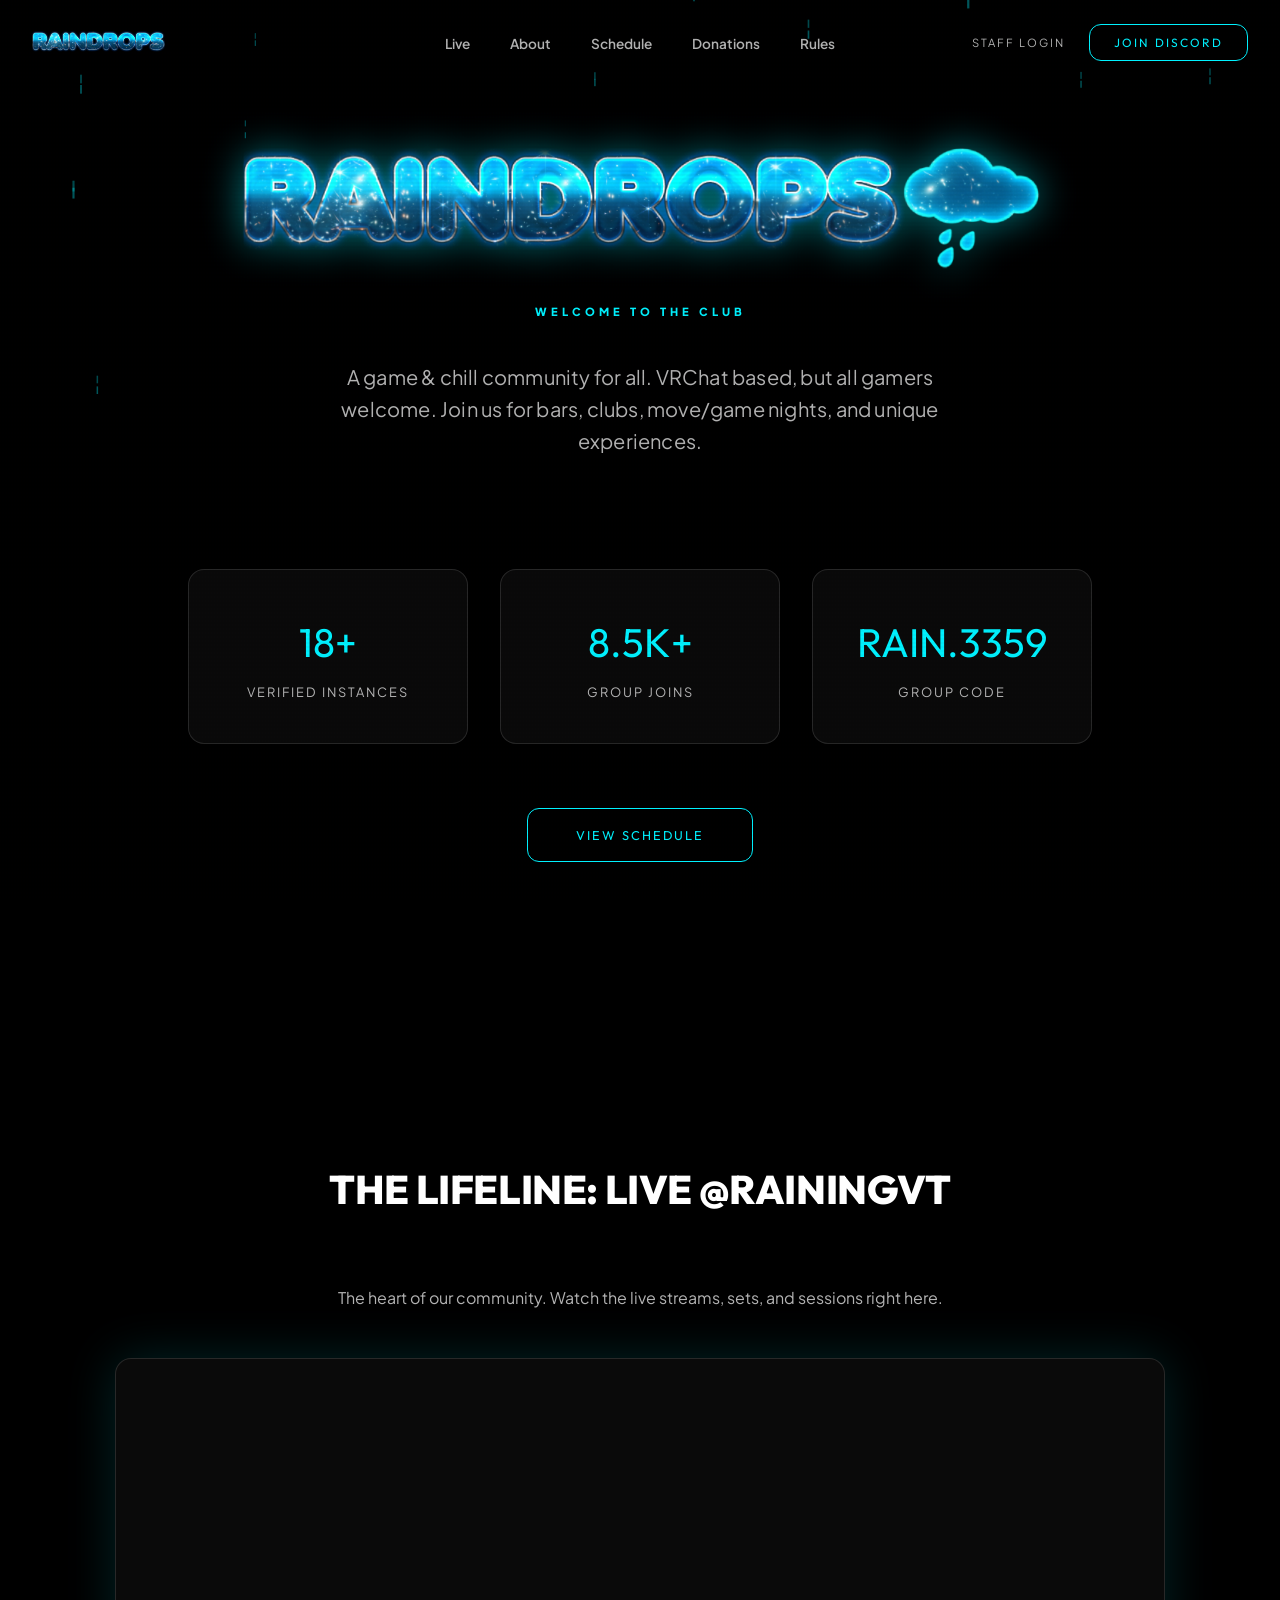
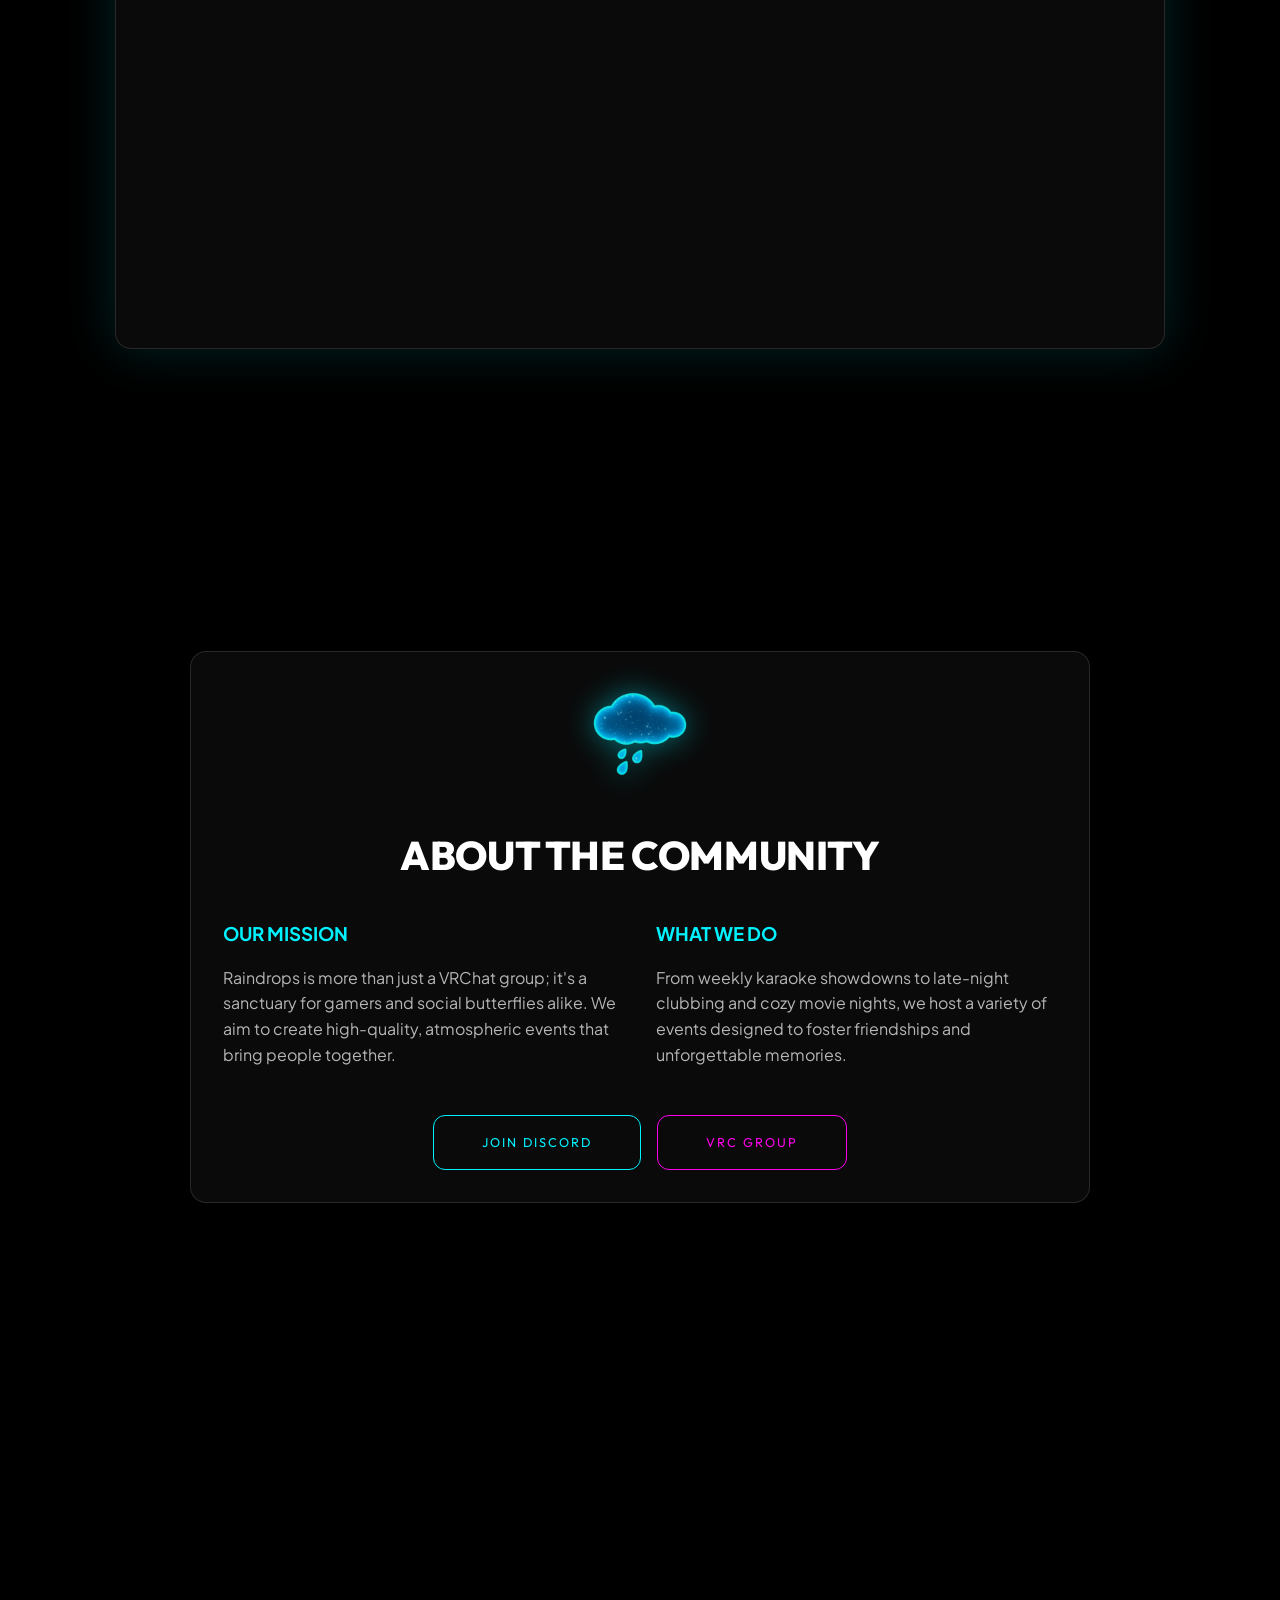
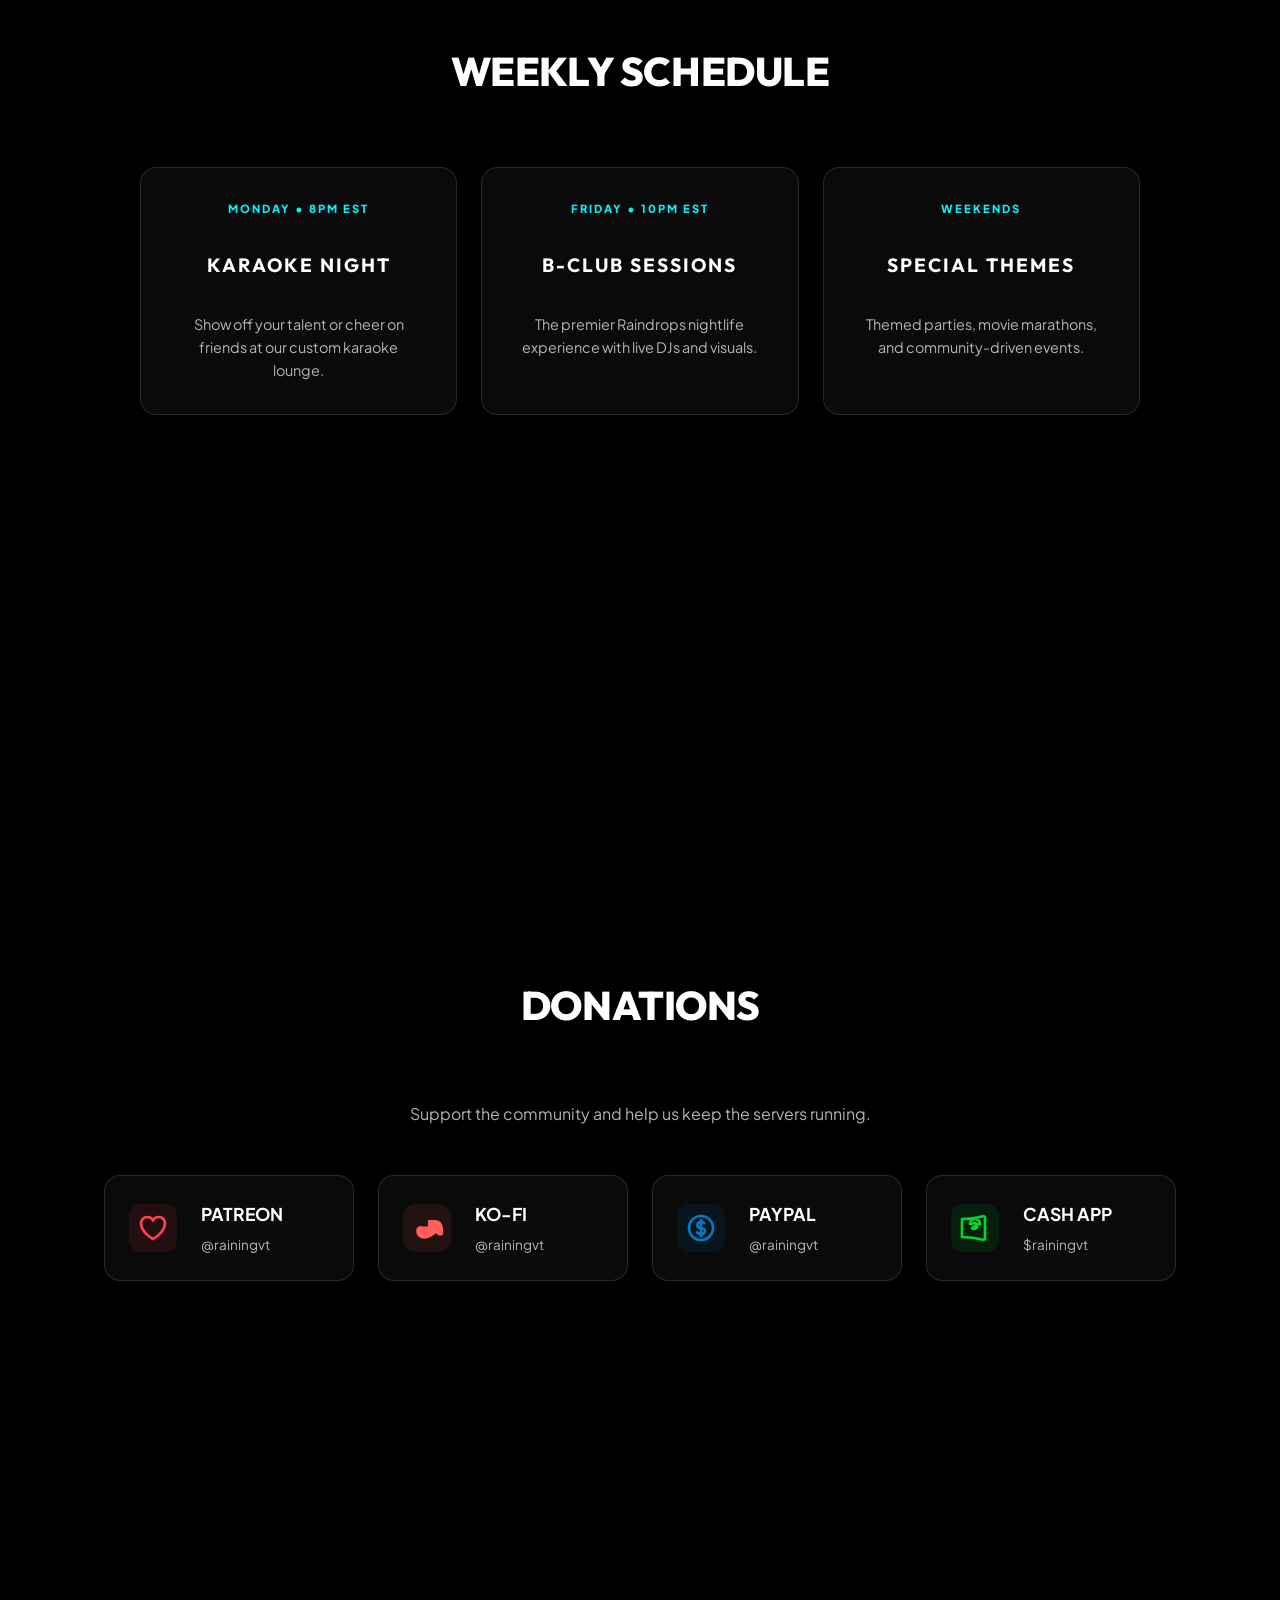
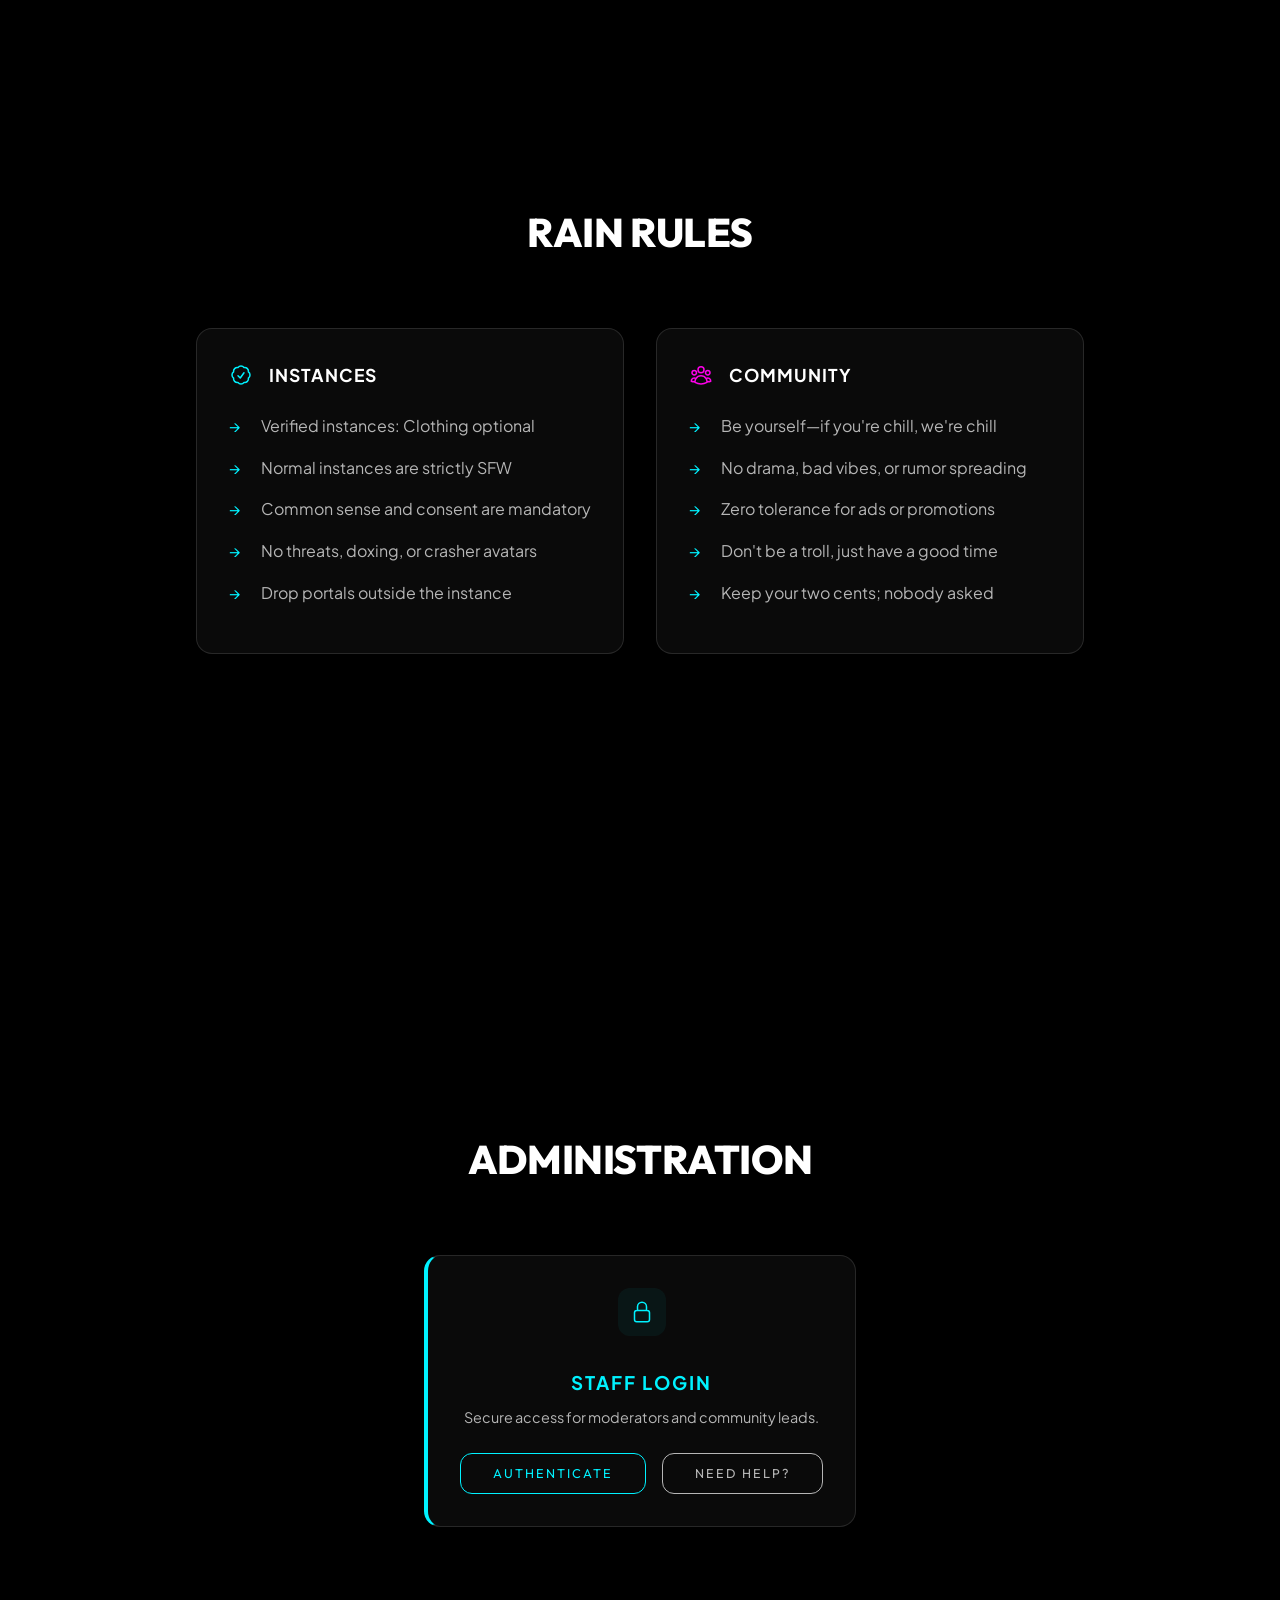
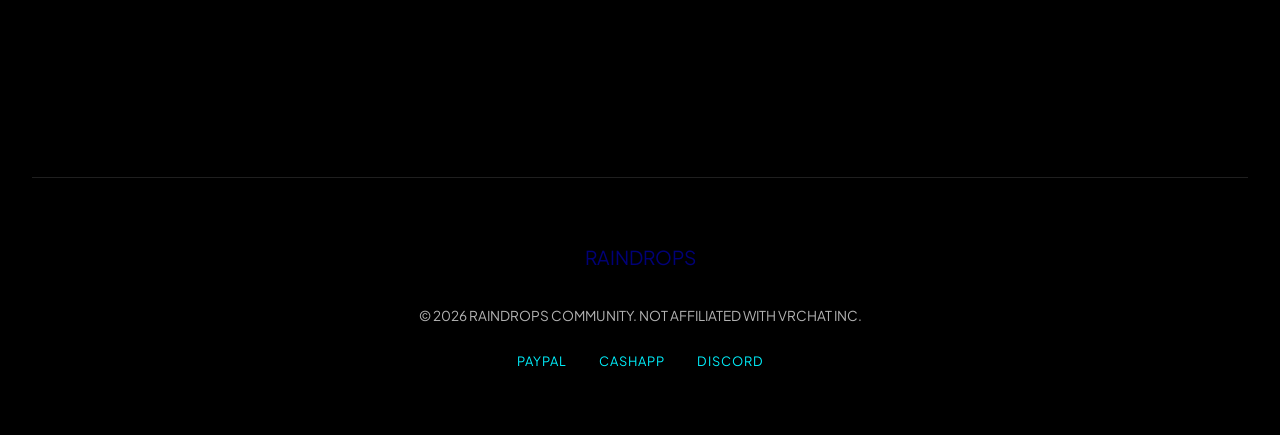
==== index.html @ 8b501327 "Update Twitch embed parent domains to include raindrops.me" ====
<!DOCTYPE html>
<html lang="en">

<head>
    <meta charset="UTF-8">
    <meta name="viewport" content="width=device-width, initial-scale=1.0">
    <title>RAINDROPS | The Ultimate VRChat Gaming Community</title>
    <meta name="description"
        content="A game & chill community for all. Join our VRChat club, karaoke nights, and exclusive events. Experience the best gaming community in VR.">
    <link rel="stylesheet" href="index.css">
    <link rel="icon" href="assets/logo_icon.png" type="image/png">
    <script src="https://player.twitch.tv/js/embed/v1.js"></script>
</head>

<body>
    <div id="canvas-container">
        <canvas id="canvas-club"></canvas>
    </div>

    <nav id="navbar">
        <a href="#" class="logo">
            <img src="assets/raindrops no cloud.png" alt="RAINDROPS" style="height: 32px; display: block;">
        </a>
        <ul class="nav-links">
            <li><a href="#live">Live</a></li>
            <li><a href="#about">About</a></li>
            <li><a href="#events">Schedule</a></li>
            <li><a href="#donations">Donations</a></li>
            <li><a href="#rules">Rules</a></li>
            <!-- <li><a href="appeal.html">Ban Appeal</a></li> -->
        </ul>
        <div class="nav-actions">
            <a href="staff.html" class="nav-link-small">Staff Login</a>
            <a href="https://discord.gg/raindrop" target="_blank" class="cta-button"
                style="padding: 0.5rem 1.5rem; font-size: 0.75rem;">JOIN DISCORD</a>
        </div>
    </nav>

    <main class="container">
        <section id="hero">
            <div class="hero-content fade-in">
                <img src="assets/raindrops full logo.png" alt="RAINDROPS"
                    style="width: 100%; max-width: 800px; height: auto; margin-bottom: 1rem;">
                <span id="hero-tag" class="event-tag"
                    style="margin-bottom: 2.5rem; display: block; color: var(--primary); letter-spacing: 4px;">WELCOME
                    TO THE CLUB</span>
                <p id="hero-desc">A game & chill community for all. VRChat based, but all gamers welcome. Join us for
                    bars, clubs,
                    move/game nights, and unique experiences.</p>

                <div class="stats-grid">
                    <div class="stat-item glass">
                        <div class="stat-value">18+</div>
                        <div class="stat-label">Verified Instances</div>
                    </div>
                    <div class="stat-item glass">
                        <div class="stat-value">8.5K+</div>
                        <div class="stat-label">Group Joins</div>
                    </div>
                    <div class="stat-item glass">
                        <div class="stat-value">RAIN.3359</div>
                        <div class="stat-label">Group Code</div>
                    </div>
                </div>

                <div style="margin-top: 4rem;">
                    <a href="#events" class="cta-button">VIEW SCHEDULE</a>
                </div>
            </div>
        </section>

        <section id="live" style="margin-top: 2rem;">
            <div style="text-align: center; margin-bottom: 3rem;">
                <h2 class="section-title">THE LIFELINE: LIVE @RAININGVT</h2>
                <p style="color: var(--text-dim); max-width: 800px; margin: 0 auto;">The heart of our community. Watch the live streams, sets, and sessions right here.</p>
            </div>
            <div class="glass" style="width: 100%; max-width: 1050px; overflow: hidden; aspect-ratio: 16/9; border: 1px solid var(--glass-border); box-shadow: 0 0 50px rgba(0, 242, 255, 0.15); position: relative;">
                <!-- Twitch Embed Container -->
                <div id="twitch-player" style="width: 100%; height: 100%;"></div>
            </div>
        </section>

        <section id="about">
            <div class="glass glass-card"
                style="max-width: 900px; margin: 0 auto; text-align: center; position: relative; overflow: hidden;">
                <img src="assets/just rain cloud.png" alt="Cloud Icon"
                    style="width: 100px; height: auto; margin-bottom: 2rem; opacity: 0.9; filter: drop-shadow(0 0 15px var(--primary-glow));">
                <h2 class="section-title" style="margin-bottom: 2rem;">ABOUT THE COMMUNITY</h2>
                <div
                    style="display: grid; grid-template-columns: repeat(auto-fit, minmax(250px, 1fr)); gap: 2rem; text-align: left; margin-bottom: 3rem;">
                    <div>
                        <h3 id="about-mission-title" style="color: var(--primary); margin-bottom: 1rem;">OUR MISSION
                        </h3>
                        <p id="about-mission-desc" style="color: var(--text-dim); line-height: 1.6;">Raindrops is more
                            than just a VRChat group;
                            it's a sanctuary for gamers and social butterflies alike. We aim to create high-quality,
                            atmospheric events that bring people together.</p>
                    </div>
                    <div>
                        <h3 id="about-what-title" style="color: var(--primary); margin-bottom: 1rem;">WHAT WE DO</h3>
                        <p id="about-what-desc" style="color: var(--text-dim); line-height: 1.6;">From weekly karaoke
                            showdowns to
                            late-night clubbing and cozy movie nights, we host a variety of events designed to foster
                            friendships and unforgettable memories.</p>
                    </div>
                </div>
                <div style="display: flex; gap: 1rem; justify-content: center; flex-wrap: wrap;">
                    <a href="https://discord.gg/raindrop" class="cta-button">JOIN DISCORD</a>
                    <a href="https://vrchat.com/home/group/grp_d49c108b-dcf4-49b5-8efa-5cfce12f6c9c" target="_blank"
                        class="cta-button" style="border-color: var(--secondary); color: var(--secondary);">VRC
                        GROUP</a>
                </div>
            </div>
        </section>

        <section id="events">
            <h2 class="section-title">WEEKLY SCHEDULE</h2>
            <div class="events-grid"
                style="display: grid; grid-template-columns: repeat(auto-fit, minmax(280px, 1fr)); gap: 1.5rem; max-width: 1000px; margin: 0 auto;">
                <div class="event-card glass" style="padding: 2rem; text-align: center;">
                    <span id="event1-tag" class="event-tag"
                        style="color: var(--primary); font-size: 0.7rem; font-weight: 800; letter-spacing: 2px;">MONDAY
                        • 8PM EST</span>
                    <h3 id="event1_title" style="margin: 1rem 0;">KARAOKE NIGHT</h3>
                    <p id="event1-desc" style="color: var(--text-dim); font-size: 0.9rem;">Show off your talent or cheer
                        on friends at
                        our custom karaoke lounge.</p>
                </div>
                <div class="event-card glass" style="padding: 2rem; text-align: center;">
                    <span id="event2-tag" class="event-tag"
                        style="color: var(--primary); font-size: 0.7rem; font-weight: 800; letter-spacing: 2px;">FRIDAY
                        • 10PM EST</span>
                    <h3 id="event2_title" style="margin: 1rem 0;">B-CLUB SESSIONS</h3>
                    <p id="event2-desc" style="color: var(--text-dim); font-size: 0.9rem;">The premier Raindrops
                        nightlife experience
                        with live DJs and visuals.</p>
                </div>
                <div class="event-card glass" style="padding: 2rem; text-align: center;">
                    <span id="event3-tag" class="event-tag"
                        style="color: var(--primary); font-size: 0.7rem; font-weight: 800; letter-spacing: 2px;">WEEKENDS</span>
                    <h3 id="event3_title" style="margin: 1rem 0;">SPECIAL THEMES</h3>
                    <p id="event3-desc" style="color: var(--text-dim); font-size: 0.9rem;">Themed parties, movie
                        marathons, and
                        community-driven events.</p>
                </div>
            </div>
        </section>

        <section id="donations">
            <div style="text-align: center; margin-bottom: 3rem;">
                <h2 class="section-title">DONATIONS</h2>
                <p style="color: var(--text-dim);">Support the community and help us keep the servers running.</p>
            </div>
            <div class="portal-grid" style="display: flex; justify-content: center; flex-wrap: wrap; gap: 1.5rem;">
                <a href="https://patreon.com/rainingvt" target="_blank" class="glass portal-item"
                    style="flex: 1; min-width: 250px; max-width: 300px; padding: 1.5rem; display: flex; align-items: center; gap: 1.5rem; text-decoration: none;">
                    <div class="portal-icon" style="background: rgba(255, 66, 77, 0.1);">
                        <svg style="width: 32px; height: 32px; color: #ff424d;" xmlns="http://www.w3.org/2000/svg" fill="none" viewBox="0 0 24 24" stroke-width="2" stroke="currentColor">
                           <path stroke-linecap="round" stroke-linejoin="round" d="M21 8.25c0-2.485-2.099-4.5-4.688-4.5-1.935 0-3.597 1.126-4.312 2.733-.715-1.607-2.377-2.733-4.313-2.733C5.1 3.75 3 5.765 3 8.25c0 7.22 9 12 9 12s9-4.78 9-12z" />
                        </svg>
                    </div>
                    <div>
                        <h3 style="color: var(--text-main); font-size: 1.1rem;">PATREON</h3>
                        <p style="color: var(--text-dim); font-size: 0.85rem; margin-top: 0.4rem;">@rainingvt</p>
                    </div>
                </a>
                <a href="https://ko-fi.com/rainingvt" target="_blank" class="glass portal-item"
                    style="flex: 1; min-width: 250px; max-width: 300px; padding: 1.5rem; display: flex; align-items: center; gap: 1.5rem; text-decoration: none;">
                    <div class="portal-icon" style="background: rgba(255, 94, 91, 0.1);">
                        <svg style="width: 32px; height: 32px; color: #ff5e5b;" xmlns="http://www.w3.org/2000/svg" fill="currentColor" viewBox="0 0 24 24">
                            <path d="M23.88 11.48c-.28-3.05-2.43-5.27-5.46-5.44-2.81-.16-5.4.08-5.4.08-.22.02-.38.22-.38.44l.05 4.31s-3.79-.1-5.11-.26c-1.35-.16-2.5.42-3.15 1.57-.45.81-.6 1.83-.5 2.87.2 2.05 1.34 3.7 3.32 4.49 1.95.78 4.67.63 7.02-.55.76-.38 1.48-.84 2.14-1.39l.27-.22 1.46-1.1c.36-.27.81-.22 1.14.07.03.03.07.06.1.1 2.37 1.93 5.4 1.18 5.75-.95.38-2.38-.45-3.69-.95-3.83z" />
                        </svg>
                    </div>
                    <div>
                        <h3 style="color: var(--text-main); font-size: 1.1rem;">KO-FI</h3>
                        <p style="color: var(--text-dim); font-size: 0.85rem; margin-top: 0.4rem;">@rainingvt</p>
                    </div>
                </a>
                <a href="https://paypal.me/rainingvt" target="_blank" class="glass portal-item"
                    style="flex: 1; min-width: 250px; max-width: 300px; padding: 1.5rem; display: flex; align-items: center; gap: 1.5rem; text-decoration: none;">
                    <div class="portal-icon" style="background: rgba(0, 121, 193, 0.1);">
                        <svg style="width: 32px; height: 32px; color: #0079C1;" xmlns="http://www.w3.org/2000/svg" fill="none" viewBox="0 0 24 24" stroke-width="2" stroke="currentColor">
                            <path stroke-linecap="round" stroke-linejoin="round" d="M12 6v12m-3-2.818l.879.659c1.171.879 3.07.879 4.242 0 1.172-.879 1.172-2.303 0-3.182C13.536 12.219 12.768 12 12 12c-.725 0-1.45-.22-2.003-.659-1.106-.879-1.106-2.303 0-3.182s2.9-.879 4.006 0l.415.33M21 12a9 9 0 11-18 0 9 9 0 0118 0z" />
                        </svg>
                    </div>
                    <div>
                        <h3 style="color: var(--text-main); font-size: 1.1rem;">PAYPAL</h3>
                        <p style="color: var(--text-dim); font-size: 0.85rem; margin-top: 0.4rem;">@rainingvt</p>
                    </div>
                </a>
                <a href="https://cash.app/$rainingvt" target="_blank" class="glass portal-item"
                    style="flex: 1; min-width: 250px; max-width: 300px; padding: 1.5rem; display: flex; align-items: center; gap: 1.5rem; text-decoration: none;">
                    <div class="portal-icon" style="background: rgba(0, 214, 50, 0.1);">
                        <svg style="width: 32px; height: 32px; color: #00D632;" xmlns="http://www.w3.org/2000/svg" fill="none" viewBox="0 0 24 24" stroke-width="2" stroke="currentColor">
                            <path stroke-linecap="round" stroke-linejoin="round" d="M2.25 18.75a60.07 60.07 0 0115.797 2.101c.727.198 1.453-.342 1.453-1.096V4.245c0-.754-.726-1.294-1.453-1.096A60.07 60.07 0 012.25 5.25v13.5zm7.5-6.75A2.25 2.25 0 109.75 9h-1.5a3.75 3.75 0 117.5 0h-1.5z" />
                        </svg>
                    </div>
                    <div>
                        <h3 style="color: var(--text-main); font-size: 1.1rem;">CASH APP</h3>
                        <p style="color: var(--text-dim); font-size: 0.85rem; margin-top: 0.4rem;">$rainingvt</p>
                    </div>
                </a>
            </div>
        </section>

        <section id="rules">
            <h2 class="section-title">RAIN RULES</h2>
            <div class="rules-grid">
                <div class="glass glass-card">
                    <div style="display: flex; align-items: center; gap: 1rem; margin-bottom: 1.5rem;">
                        <svg style="width: 24px; color: var(--primary);" xmlns="http://www.w3.org/2000/svg" fill="none"
                            viewBox="0 0 24 24" stroke-width="1.5" stroke="currentColor">
                            <path stroke-linecap="round" stroke-linejoin="round"
                                d="M9 12.75L11.25 15 15 9.75M21 12c0 1.268-.63 2.39-1.593 3.068a3.745 3.745 0 01-1.043 3.296 3.745 3.745 0 01-3.296 1.043A3.745 3.745 0 0112 21a3.745 3.745 0 01-3.068-1.593 3.746 3.746 0 01-3.296-1.043 3.745 3.745 0 01-1.043-3.296A3.745 3.745 0 013 12c0-1.268.63-2.39 1.593-3.068a3.745 3.745 0 011.043-3.296 3.746 3.746 0 013.296-1.043A3.746 3.746 0 0112 3c1.268 0 2.39.63 3.068 1.593a3.746 3.746 0 013.296 1.043 3.746 3.746 0 011.043 3.296A3.745 3.745 0 0121 12z" />
                        </svg>
                        <h3 id="rules-group1-title" style="font-size: 1.1rem; letter-spacing: 1px;">INSTANCES</h3>
                    </div>
                    <ul id="rules-group1-list" class="rules-list">
                        <li>Verified instances: Clothing optional</li>
                        <li>Normal instances are strictly SFW</li>
                        <li>Common sense and consent are mandatory</li>
                        <li>No threats, doxing, or crasher avatars</li>
                        <li>Drop portals outside the instance</li>
                    </ul>
                </div>
                <div class="glass glass-card">
                    <div style="display: flex; align-items: center; gap: 1rem; margin-bottom: 1.5rem;">
                        <svg style="width: 24px; color: var(--secondary);" xmlns="http://www.w3.org/2000/svg"
                            fill="none" viewBox="0 0 24 24" stroke-width="1.5" stroke="currentColor">
                            <path stroke-linecap="round" stroke-linejoin="round"
                                d="M18 18.72a9.094 9.094 0 003.741-.479 3 3 0 00-4.682-2.72m.94 3.198l.001.031c0 .225-.012.447-.037.666A11.944 11.944 0 0112 21c-2.17 0-4.207-.576-5.963-1.584A6.062 6.062 0 016 18.719m12 0a5.971 5.971 0 00-.941-3.197m0 0A5.995 5.995 0 0012 12.75a5.995 5.995 0 00-5.058 2.772m0 0a3 3 0 00-4.681 2.72 8.986 8.986 0 003.74.477m.94-3.197a5.971 5.971 0 00-.94 3.197M15 6.75a3 3 0 11-6 0 3 3 0 016 0zm6 3a2.25 2.25 0 11-4.5 0 2.25 2.25 0 014.5 0zm-13.5 0a2.25 2.25 0 11-4.5 0 2.25 2.25 0 014.5 0z" />
                        </svg>
                        <h3 id="rules-group2-title" style="font-size: 1.1rem; letter-spacing: 1px;">COMMUNITY</h3>
                    </div>
                    <ul id="rules-group2-list" class="rules-list">
                        <li>Be yourself—if you're chill, we're chill</li>
                        <li>No drama, bad vibes, or rumor spreading</li>
                        <li>Zero tolerance for ads or promotions</li>
                        <li>Don't be a troll, just have a good time</li>
                        <li>Keep your two cents; nobody asked</li>
                    </ul>
                </div>
            </div>
        </section>

        <section id="staff">
            <h2 class="section-title">ADMINISTRATION</h2>
            <div class="glass glass-card"
                style="max-width: 600px; margin: 0 auto; border-left: 4px solid var(--primary); text-align: center;">
                <div style="display: flex; flex-direction: column; gap: 1.5rem; align-items: center;">
                    <div class="portal-icon" style="margin-bottom: 0.5rem; background: rgba(0,242,255,0.05);">
                        <svg xmlns="http://www.w3.org/2000/svg" fill="none" viewBox="0 0 24 24" stroke-width="1.5"
                            stroke="currentColor">
                            <path stroke-linecap="round" stroke-linejoin="round"
                                d="M16.5 10.5V6.75a4.5 4.5 0 10-9 0v3.75m-.75 11.25h10.5a2.25 2.25 0 002.25-2.25v-6.75a2.25 2.25 0 00-2.25-2.25H6.75a2.25 2.25 0 00-2.25 2.25v6.75a2.25 2.25 0 002.25 2.25z" />
                        </svg>
                    </div>
                    <div>
                        <h3 style="color: var(--primary); letter-spacing: 2px; font-weight: 700;">STAFF LOGIN</h3>
                        <p style="color: var(--text-dim); margin-top: 0.5rem; font-size: 0.9rem;">Secure access for
                            moderators and community leads.</p>
                    </div>
                    <div style="display: flex; gap: 1rem; flex-wrap: wrap; justify-content: center;">
                        <a href="staff.html" class="cta-button" style="padding: 0.6rem 2rem;">AUTHENTICATE</a>
                        <a href="https://discord.gg/raindrop" class="cta-button"
                            style="padding: 0.6rem 2rem; border-color: var(--text-dim); color: var(--text-dim);">NEED
                            HELP?</a>
                    </div>
                </div>
            </div>
        </section>

        <footer
            style="padding: 4rem 0; text-align: center; color: var(--text-dim); border-top: 1px solid var(--glass-border);">
            <div style="margin-bottom: 2rem;">
                <a href="#" class="logo" style="font-size: 1.2rem; opacity: 0.5;">RAINDROPS</a>
            </div>
            <p style="font-size: 0.85rem;">&copy; 2026 RAINDROPS COMMUNITY. NOT AFFILIATED WITH VRCHAT INC.</p>
            <div style="margin-top: 1.5rem; display: flex; justify-content: center; gap: 2rem;">
                <a href="https://paypal.me/rainingvt"
                    style="color: var(--primary); text-decoration: none; font-size: 0.8rem; letter-spacing: 1px;">PAYPAL</a>
                <a href="https://cash.app/$rainingvt"
                    style="color: var(--primary); text-decoration: none; font-size: 0.8rem; letter-spacing: 1px;">CASHAPP</a>
                <a href="https://discord.gg/raindrop"
                    style="color: var(--primary); text-decoration: none; font-size: 0.8rem; letter-spacing: 1px;">DISCORD</a>
            </div>
        </footer>
    </main>

    <script src="index.js"></script>
    <script>
        // Initialize Twitch Player
        var options = {
            width: '100%',
            height: '100%',
            channel: "rainingvt",
            parent: ["raindrops.me", "www.raindrops.me", "raindrops-production.up.railway.app", "localhost"],
            autoplay: true,
            muted: false // Start unmuted
        };
        var player = new Twitch.Player("twitch-player", options);
        player.addEventListener(Twitch.Player.READY, function() {
            player.setVolume(0.1); // Set volume to 10%
        });

        // Load live content from backend
        fetch('get_public_content.php')
            .then(res => res.json())
            .then(data => {
                if (data.hero_tag) document.getElementById('hero-tag').innerText = data.hero_tag;
                if (data.hero_desc) document.getElementById('hero-desc').innerText = data.hero_desc;

                if (data.about_mission_title) document.getElementById('about-mission-title').innerText = data.about_mission_title;
                if (data.about_mission_desc) document.getElementById('about-mission-desc').innerText = data.about_mission_desc;
                if (data.about_what_title) document.getElementById('about-what-title').innerText = data.about_what_title;
                if (data.about_what_desc) document.getElementById('about-what-desc').innerText = data.about_what_desc;

                if (data.event1_tag) document.getElementById('event1-tag').innerText = data.event1_tag;
                if (data.event1_title) document.getElementById('event1_title').innerText = data.event1_title;
                if (data.event1_desc) document.getElementById('event1-desc').innerText = data.event1_desc;

                if (data.event2_tag) document.getElementById('event2-tag').innerText = data.event2_tag;
                if (data.event2_title) document.getElementById('event2_title').innerText = data.event2_title;
                if (data.event2_desc) document.getElementById('event2-desc').innerText = data.event2_desc;

                if (data.event3_tag) document.getElementById('event3-tag').innerText = data.event3_tag;
                if (data.event3_title) document.getElementById('event3_title').innerText = data.event3_title;
                if (data.event3_desc) document.getElementById('event3-desc').innerText = data.event3_desc;

                if (data.rules_group1_title) document.getElementById('rules-group1-title').innerText = data.rules_group1_title;
                if (data.rules_group1_list) {
                    const list = document.getElementById('rules-group1-list');
                    list.innerHTML = data.rules_group1_list.split('\n').map(item => item.trim() ? `<li>${item.trim()}</li>` : '').join('');
                }

                if (data.rules_group2_title) document.getElementById('rules-group2-title').innerText = data.rules_group2_title;
                if (data.rules_group2_list) {
                    const list = document.getElementById('rules-group2-list');
                    list.innerHTML = data.rules_group2_list.split('\n').map(item => item.trim() ? `<li>${item.trim()}</li>` : '').join('');
                }
            })
            .catch(err => console.error("Error loading dynamic content:", err));
    </script>
</body>

</html>
---- index.css ----
@import url('https://fonts.googleapis.com/css2?family=Outfit:wght@300;400;600;800&family=Plus+Jakarta+Sans:wght@400;700&display=swap');

:root {
    --primary: #00f2ff;
    --primary-glow: rgba(0, 242, 255, 0.5);
    --secondary: #ff00ea;
    --accent: #7000ff;
    --bg: #000000;
    --surface: rgba(255, 255, 255, 0.04);
    --surface-hover: rgba(255, 255, 255, 0.08);
    --glass-border: rgba(255, 255, 255, 0.12);
    --text-main: #ffffff;
    --text-dim: rgba(255, 255, 255, 0.7);
    --font-head: 'Outfit', sans-serif;
    --font-body: 'Plus Jakarta Sans', sans-serif;
}

/* Scanline Effect */
body::after {
    content: " ";
    position: fixed;
    top: 0;
    left: 0;
    width: 100%;
    height: 100%;
    background: linear-gradient(rgba(18, 16, 16, 0) 50%, rgba(0, 0, 0, 0.25) 50%),
        linear-gradient(90deg, rgba(255, 0, 0, 0.06), rgba(0, 255, 0, 0.02), rgba(0, 0, 255, 0.06));
    background-size: 100% 4px, 3px 100%;
    z-index: 1000;
    pointer-events: none;
    opacity: 0.1;
}

html {
    scroll-behavior: smooth;
}

* {
    margin: 0;
    padding: 0;
    box-sizing: border-box;
    -webkit-font-smoothing: antialiased;
}

body {
    background-color: var(--bg);
    color: var(--text-main);
    font-family: var(--font-body);
    overflow-x: hidden;
    line-height: 1.6;
}

/* Background Canvas */
#canvas-container {
    position: fixed;
    top: 0;
    left: 0;
    width: 100%;
    height: 100%;
    z-index: -1;
    pointer-events: none;
}

#canvas-club {
    display: block;
    width: 100%;
    height: 100%;
    opacity: 0.8;
}

/* Glassmorphism Classes */
.glass {
    background: var(--surface);
    backdrop-filter: blur(12px);
    -webkit-backdrop-filter: blur(12px);
    border: 1px solid var(--glass-border);
    border-radius: 16px;
}

.glass-card {
    padding: 2rem;
    transition: all 0.3s cubic-bezier(0.4, 0, 0.2, 1);
}

.glass-card:hover {
    background: var(--surface-hover);
    border-color: rgba(255, 255, 255, 0.2);
    transform: translateY(-5px);
    box-shadow: 0 10px 30px rgba(0, 0, 0, 0.5);
}

/* Navigation */
nav {
    position: fixed;
    top: 0;
    width: 100%;
    padding: 1.5rem 2.5%;
    display: flex;
    justify-content: space-between;
    align-items: center;
    z-index: 100;
    transition: all 0.4s cubic-bezier(0.16, 1, 0.3, 1);
}

nav.scrolled {
    padding: 0.75rem 2.5%;
    background: rgba(0, 0, 0, 0.85);
    backdrop-filter: blur(20px);
    border-bottom: 1px solid var(--glass-border);
}

.logo {
    display: block;
    text-decoration: none;
    transition: opacity 0.3s ease;
    z-index: 2;
}

.logo img {
    height: 28px;
    width: auto;
}

.logo:hover {
    opacity: 0.8;
}

.nav-links {
    display: flex;
    gap: 2.5rem;
    list-style: none;
    position: absolute;
    left: 50%;
    transform: translateX(-50%);
}

.nav-links a {
    text-decoration: none;
    color: var(--text-dim);
    font-size: 0.85rem;
    font-weight: 600;
    transition: all 0.3s ease;
    white-space: nowrap;
    position: relative;
    padding: 5px 0;
}

.nav-links a::after {
    content: '';
    position: absolute;
    bottom: 0;
    left: 0;
    width: 0%;
    height: 1px;
    background: var(--primary);
    transition: width 0.3s ease;
    box-shadow: 0 0 8px var(--primary-glow);
}

.nav-links a:hover::after {
    width: 100%;
}

.nav-links a:hover {
    color: var(--text-main);
}

.nav-actions {
    display: flex;
    align-items: center;
    gap: 1.5rem;
    z-index: 2;
}

.nav-link-small {
    text-decoration: none;
    color: var(--text-dim);
    font-size: 0.7rem;
    text-transform: uppercase;
    letter-spacing: 2px;
    transition: all 0.3s ease;
}

.nav-link-small:hover {
    color: var(--text-main);
}

/* Layout */
.container {
    max-width: 1400px;
    margin: 0 auto;
    padding: 0 2rem;
}

section {
    padding: 8rem 0;
    min-height: 100vh;
    display: flex;
    flex-direction: column;
    justify-content: center;
    align-items: center;
}

/* Hero Section */
#hero {
    text-align: center;
    display: flex;
    flex-direction: column;
    align-items: center;
    justify-content: center;
}

.hero-content {
    display: flex;
    flex-direction: column;
    align-items: center;
}

.hero-content img {
    filter: drop-shadow(0 0 20px var(--primary-glow));
}

.hero-content p {
    font-size: clamp(1rem, 4vw, 1.25rem);
    color: var(--text-dim);
    max-width: 650px;
    margin: 0 auto 3rem;
    letter-spacing: 0.01em;
}

.cta-button {
    display: inline-block;
    padding: 1rem 3rem;
    background: none;
    border: 1px solid var(--primary);
    border-radius: 12px;
    color: var(--primary);
    text-decoration: none;
    font-family: var(--font-head);
    font-size: 0.8rem;
    letter-spacing: 2px;
    position: relative;
    overflow: hidden;
    transition: all 0.3s ease;
    cursor: pointer;
}

.cta-button:hover {
    background: var(--primary);
    color: var(--bg);
    box-shadow: 0 0 30px var(--primary-glow);
}

.glow-text {
    text-shadow: 0 0 10px var(--primary-glow), 0 0 20px var(--primary-glow);
}

/* Stats Section */
.stats-grid {
    display: flex;
    flex-wrap: wrap;
    justify-content: center;
    gap: 2rem;
    margin-top: 4rem;
    width: 100%;
}

.stat-item {
    text-align: center;
    padding: 2.5rem;
    flex: 1;
    min-width: 280px;
    max-width: 350px;
}

.stat-value {
    font-family: var(--font-head);
    font-size: 2.5rem;
    color: var(--primary);
    margin-bottom: 0.5rem;
}

.stat-label {
    font-size: 0.8rem;
    color: var(--text-dim);
    text-transform: uppercase;
    letter-spacing: 2px;
}

/* Events Section */
.section-title {
    font-family: var(--font-head);
    font-size: clamp(1.75rem, 6vw, 2.5rem);
    font-weight: 800;
    margin-bottom: 4rem;
    text-align: center;
    letter-spacing: -0.01em;
}

.events-container {
    display: grid;
    grid-template-columns: repeat(auto-fit, minmax(300px, 1fr));
    gap: 2rem;
}

.event-card {
    display: flex;
    flex-direction: column;
    gap: 1rem;
    cursor: default;
}

.event-card:hover {
    transform: translateY(-8px) scale(1.02);
}

.event-tag {
    color: var(--secondary);
    font-size: 0.7rem;
    font-weight: 800;
    text-transform: uppercase;
    letter-spacing: 2px;
}

.event-card h3 {
    font-family: var(--font-head);
    font-size: 1.2rem;
    letter-spacing: 2px;
}

.event-info {
    font-size: 0.9rem;
    color: var(--text-dim);
}

/* Portal Section */
.portal-grid {
    display: flex;
    flex-wrap: wrap;
    justify-content: center;
    gap: 1.5rem;
    max-width: 1200px;
    margin: 0 auto;
}

.portal-item {
    display: flex;
    align-items: center;
    gap: 1.5rem;
    padding: 1.5rem;
    text-decoration: none;
    color: inherit;
    transition: all 0.3s ease;
    flex: 1;
    min-width: 300px;
    max-width: 480px;
}

.portal-item:hover {
    border-color: var(--primary);
    background: var(--surface-hover);
    transform: translateY(-5px);
}

.portal-icon {
    display: flex;
    align-items: center;
    justify-content: center;
    width: 48px;
    height: 48px;
    color: var(--primary);
    background: rgba(0, 242, 255, 0.1);
    border-radius: 12px;
    flex-shrink: 0;
}

.portal-icon svg {
    width: 24px;
    height: 24px;
}

.portal-text h3 {
    font-family: var(--font-head);
    font-size: 1rem;
    font-weight: 700;
    margin-bottom: 0.3rem;
    color: #fff;
}

.portal-text p {
    font-size: 0.8rem;
    color: var(--text-dim);
}

/* Rules Section */
.rules-grid {
    display: grid;
    grid-template-columns: 1fr 1fr;
    gap: 2rem;
}

.rules-list {
    list-style: none;
}

.rules-list li {
    margin-bottom: 1rem;
    padding-left: 2rem;
    position: relative;
    color: var(--text-dim);
}

.rules-list li::before {
    content: '→';
    position: absolute;
    left: 0;
    color: var(--primary);
}

/* Responsive */
@media (max-width: 768px) {
    .nav-links {
        display: none;
        position: static;
        transform: none;
    }

    nav {
        justify-content: center;
        flex-direction: column;
        gap: 1rem;
        padding: 1rem 5%;
    }

    nav.scrolled {
        padding: 0.75rem 5%;
    }

    .nav-actions {
        gap: 1rem;
    }

    .nav-link-small {
        display: none;
    }

    .rules-grid {
        grid-template-columns: 1fr;
    }

    section {
        padding: 5rem 0;
    }

    .hero-content h1 {
        letter-spacing: -0.03em;
    }

    .portal-item:hover {
        transform: none;
    }
}

/* Animations */
@keyframes fadeIn {
    from {
        opacity: 0;
        transform: translateY(20px);
    }

    to {
        opacity: 1;
        transform: translateY(0);
    }
}

.fade-in {
    animation: fadeIn 1s ease forwards;
}
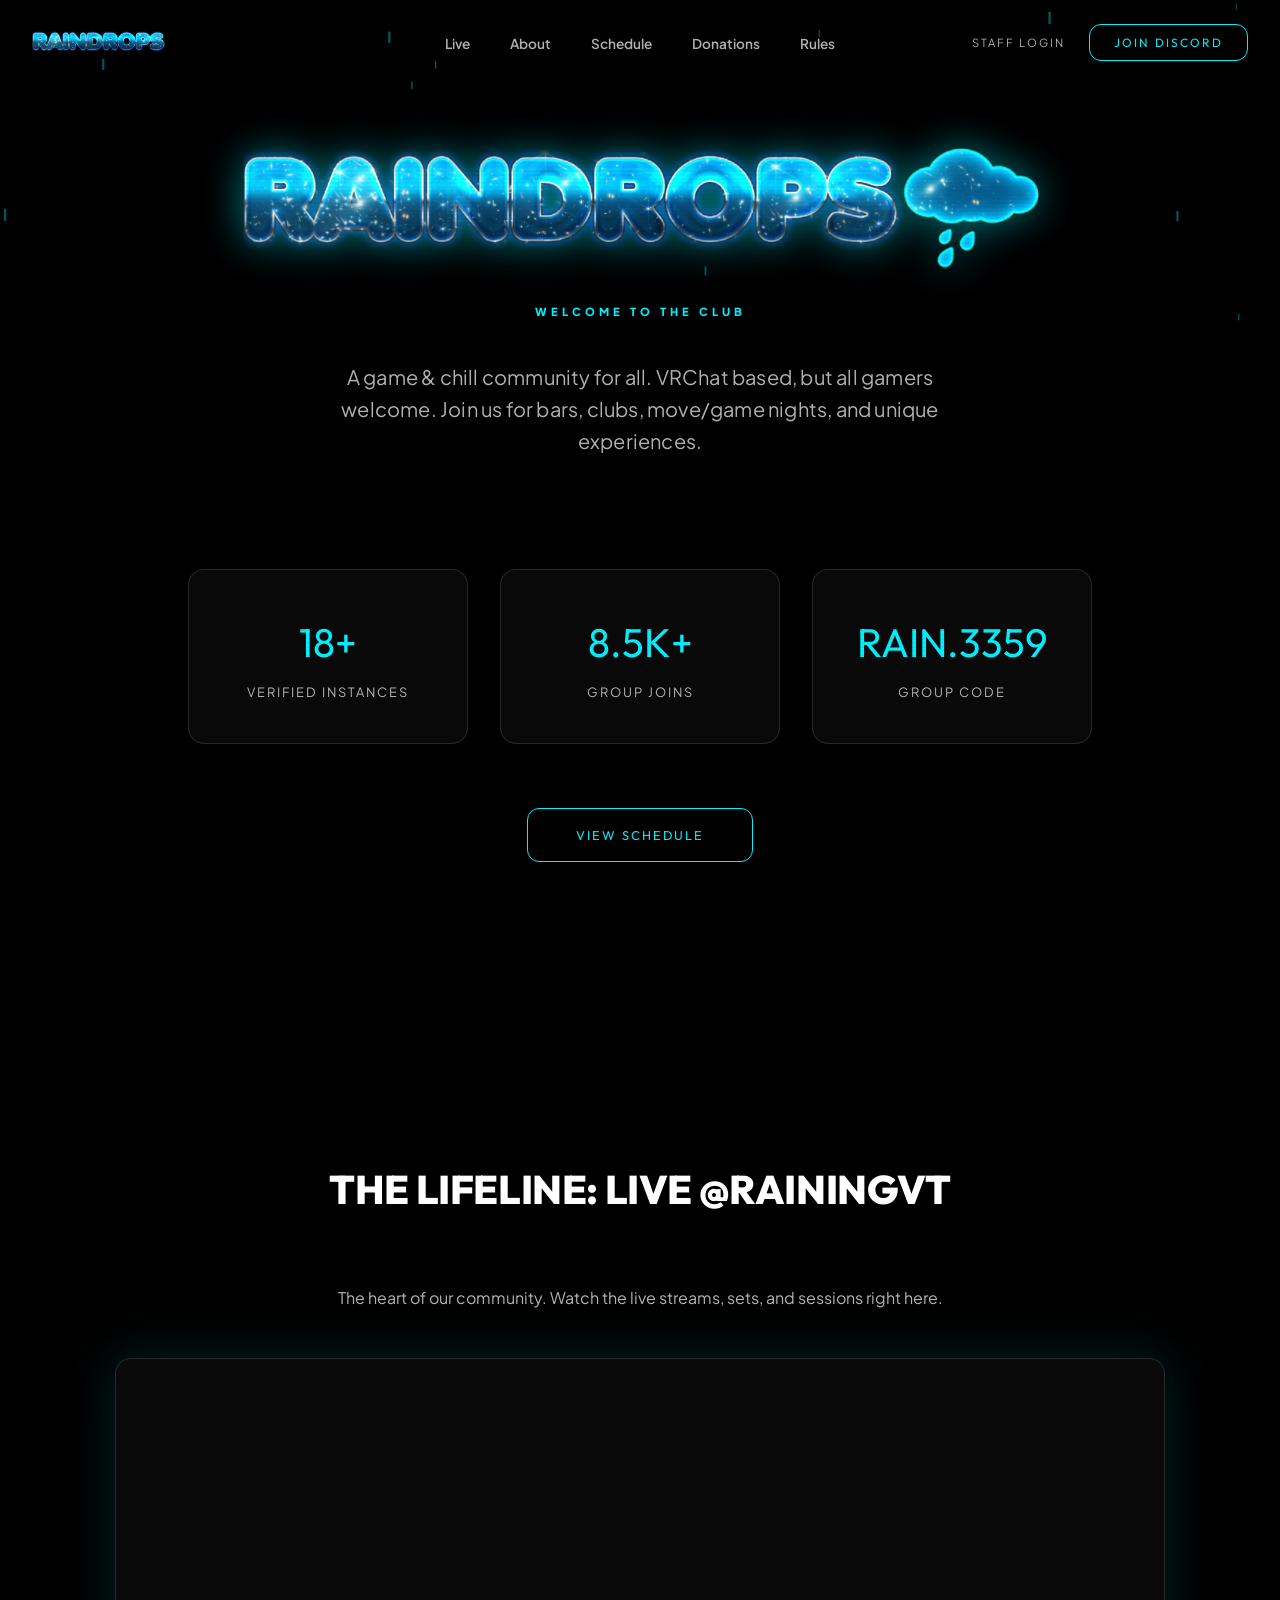
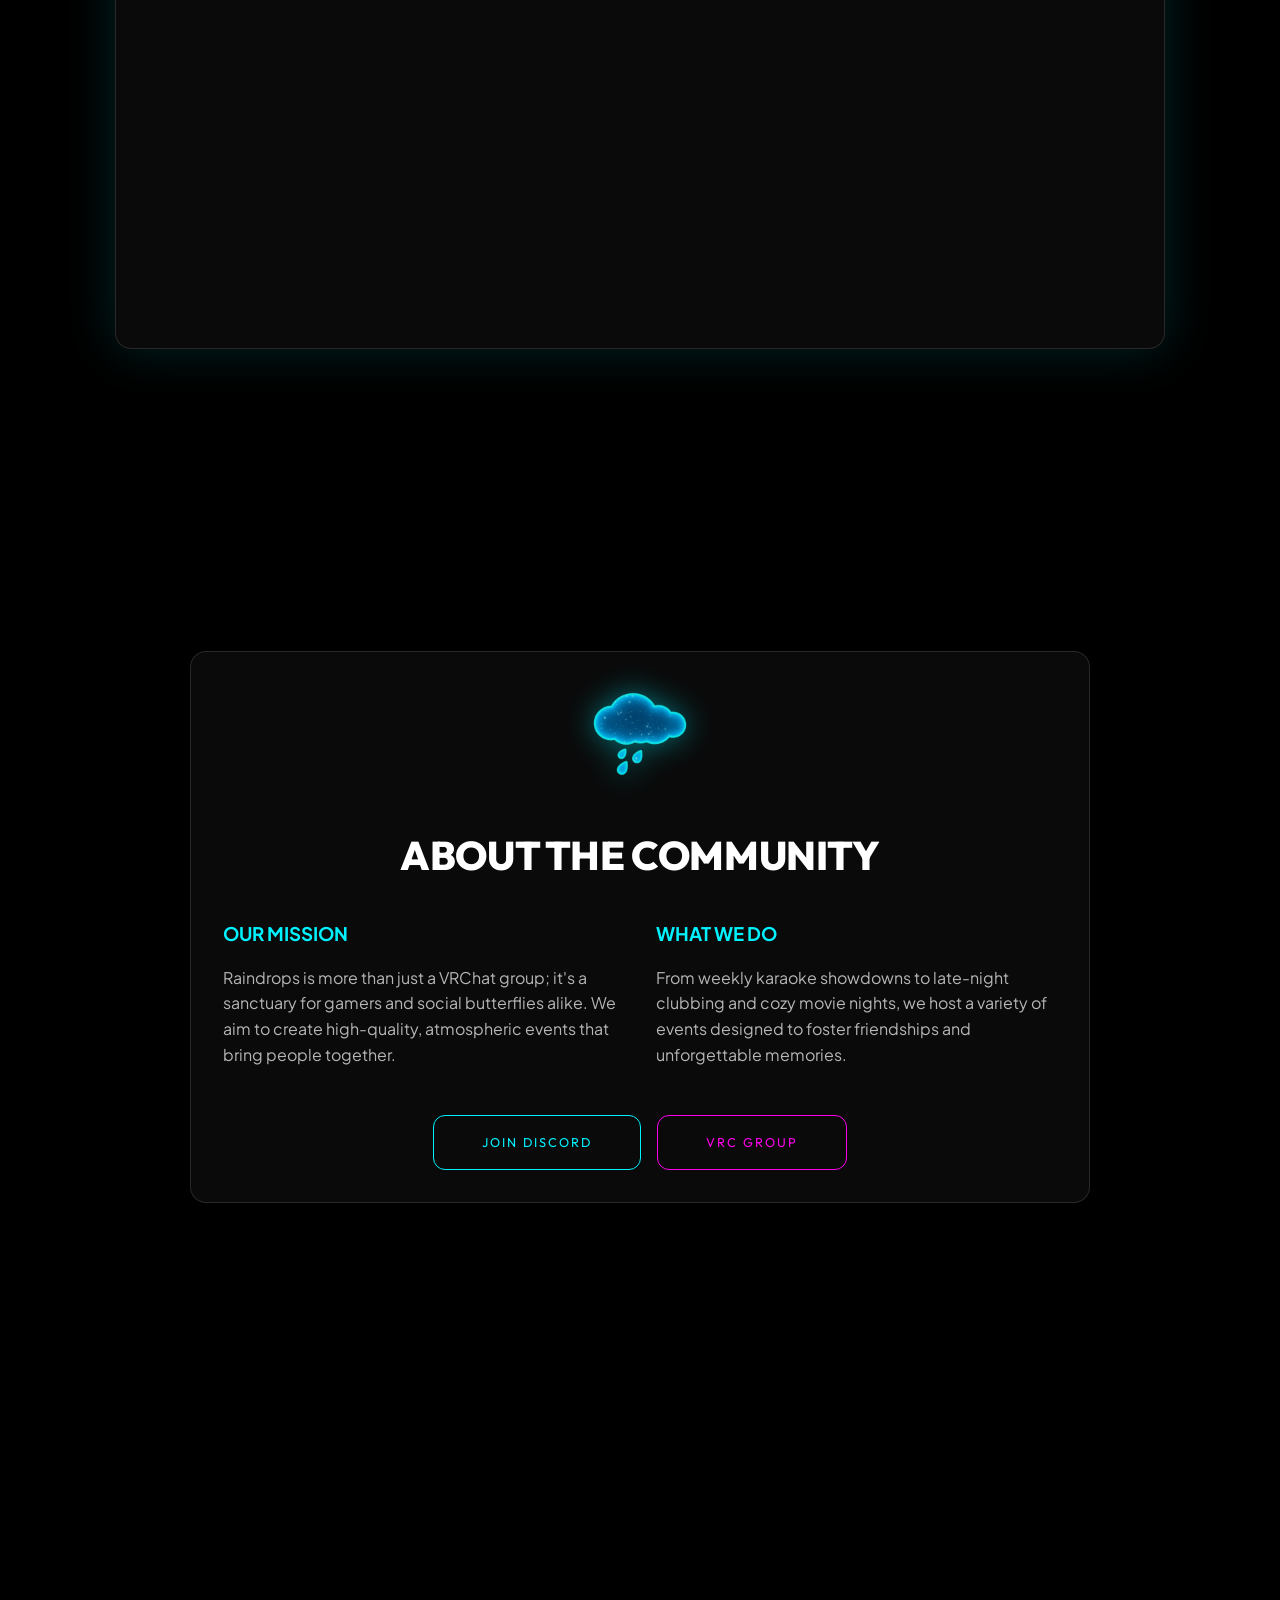
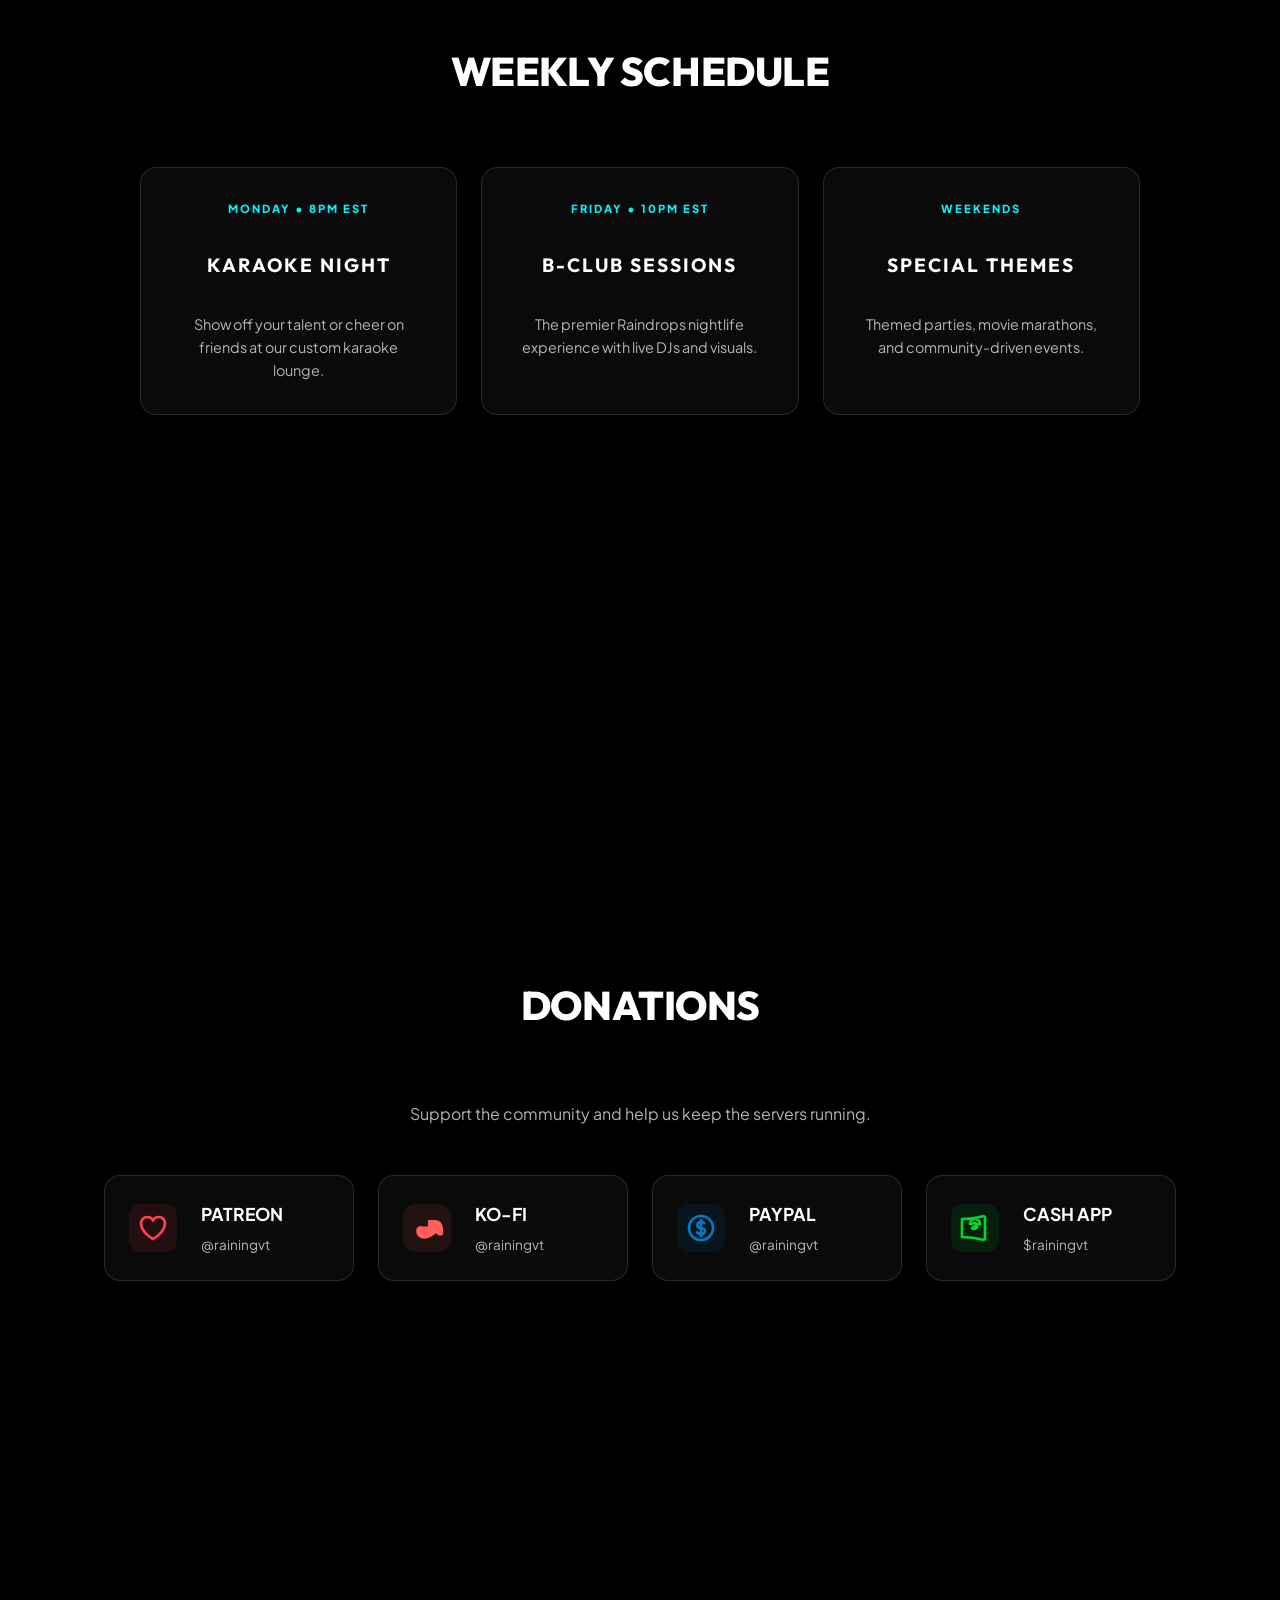
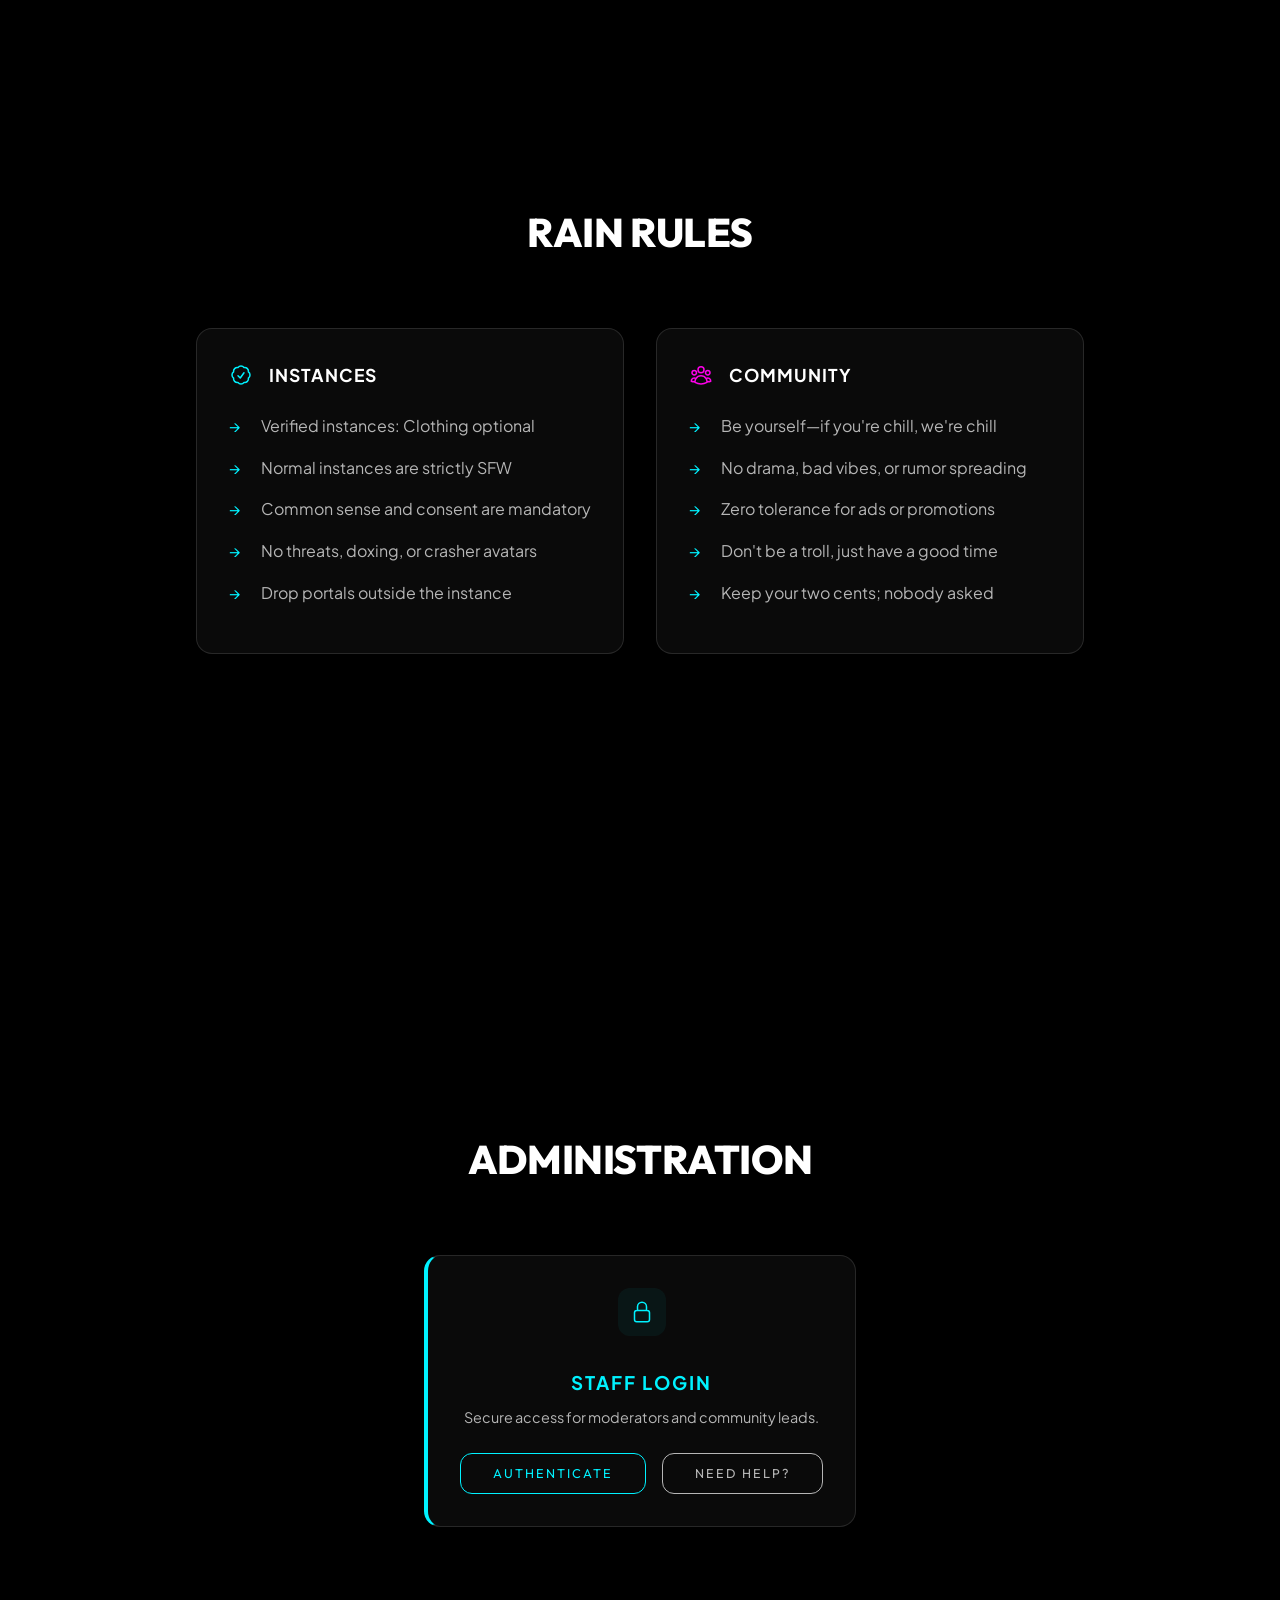
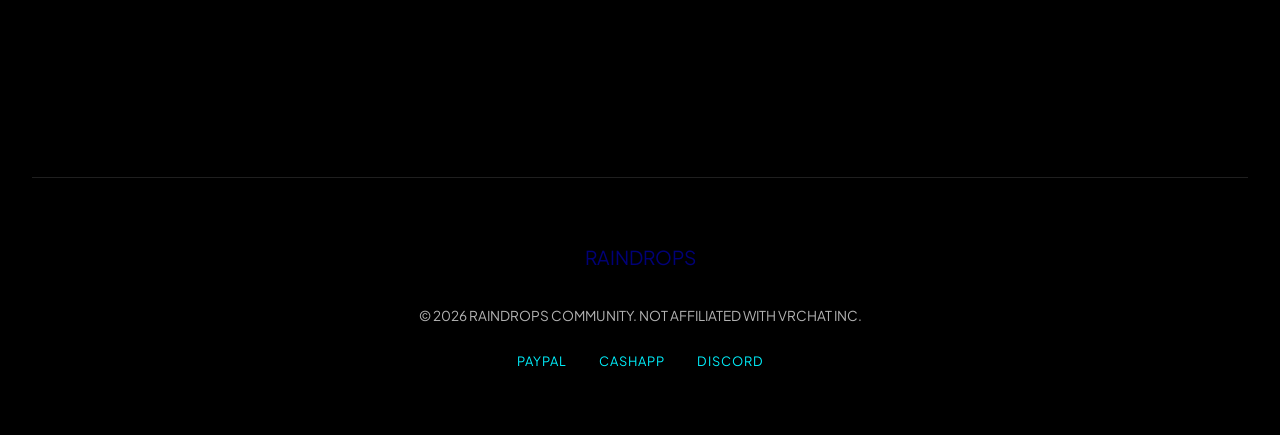
==== commit 78e9a41b: "Implement mobile-friendly layout and hamburger menu" ====
--- a/index.html
+++ b/index.html
@@ -34,7 +34,32 @@
             <a href="https://discord.gg/raindrop" target="_blank" class="cta-button"
                 style="padding: 0.5rem 1.5rem; font-size: 0.75rem;">JOIN DISCORD</a>
         </div>
+        <div id="hamburger" class="hamburger">
+            <span></span>
+            <span></span>
+            <span></span>
+        </div>
     </nav>
+
+    <div id="mobile-menu" class="mobile-menu">
+        <div class="mobile-menu-header">
+            <a href="#" class="logo">
+                <img src="assets/raindrops no cloud.png" alt="RAINDROPS" style="height: 32px;">
+            </a>
+            <div id="menu-close" class="menu-close">&times;</div>
+        </div>
+        <ul class="mobile-nav-links">
+            <li><a href="#live">Live</a></li>
+            <li><a href="#about">About</a></li>
+            <li><a href="#events">Schedule</a></li>
+            <li><a href="#donations">Donations</a></li>
+            <li><a href="#rules">Rules</a></li>
+            <li><a href="staff.html">Staff Login</a></li>
+        </ul>
+        <div style="padding: 2rem; border-top: 1px solid var(--glass-border); margin-top: auto;">
+            <a href="https://discord.gg/raindrop" target="_blank" class="cta-button" style="width: 100%; text-align: center; display: block;">JOIN DISCORD</a>
+        </div>
+    </div>
 
     <main class="container">
         <section id="hero">
--- a/index.css
+++ b/index.css
@@ -183,6 +183,80 @@
 
 .nav-link-small:hover {
     color: var(--text-main);
+}
+
+/* Hamburger Menu */
+.hamburger {
+    display: none;
+    flex-direction: column;
+    justify-content: space-between;
+    width: 24px;
+    height: 18px;
+    cursor: pointer;
+    z-index: 101;
+}
+
+.hamburger span {
+    display: block;
+    width: 100%;
+    height: 2px;
+    background: var(--text-main);
+    transition: all 0.3s ease;
+    border-radius: 2px;
+}
+
+.mobile-menu {
+    position: fixed;
+    top: 0;
+    right: -100%;
+    width: 85%;
+    max-width: 350px;
+    height: 100vh;
+    background: rgba(0, 0, 0, 0.95);
+    backdrop-filter: blur(20px);
+    z-index: 1000;
+    display: flex;
+    flex-direction: column;
+    transition: all 0.5s cubic-bezier(0.16, 1, 0.3, 1);
+    border-left: 1px solid var(--glass-border);
+}
+
+.mobile-menu.active {
+    right: 0;
+}
+
+.mobile-menu-header {
+    padding: 2rem;
+    display: flex;
+    justify-content: space-between;
+    align-items: center;
+    border-bottom: 1px solid var(--glass-border);
+}
+
+.menu-close {
+    font-size: 2rem;
+    color: var(--text-dim);
+    cursor: pointer;
+    line-height: 1;
+}
+
+.mobile-nav-links {
+    list-style: none;
+    padding: 2rem;
+}
+
+.mobile-nav-links li {
+    margin-bottom: 2rem;
+}
+
+.mobile-nav-links a {
+    text-decoration: none;
+    color: var(--text-main);
+    font-size: 1.25rem;
+    font-weight: 700;
+    font-family: var(--font-head);
+    letter-spacing: 1px;
+    text-transform: uppercase;
 }
 
 /* Layout */
@@ -419,16 +493,15 @@
 
 /* Responsive */
 @media (max-width: 768px) {
-    .nav-links {
+    .nav-links, .nav-actions {
         display: none;
-        position: static;
-        transform: none;
+    }
+
+    .hamburger {
+        display: flex;
     }
 
     nav {
-        justify-content: center;
-        flex-direction: column;
-        gap: 1rem;
         padding: 1rem 5%;
     }
 
@@ -436,28 +509,70 @@
         padding: 0.75rem 5%;
     }
 
-    .nav-actions {
+    .container {
+        padding: 0 1.5rem;
+    }
+
+    .section-title {
+        font-size: 1.75rem;
+        margin-bottom: 3rem;
+    }
+
+    /* Hero */
+    #hero {
+        padding: 6rem 0 4rem;
+        min-height: auto;
+    }
+
+    .hero-content img {
+        max-width: 100% !important;
+    }
+
+    .hero-content p {
+        font-size: 1rem;
+        margin-bottom: 2rem;
+    }
+
+    /* Stats */
+    .stats-grid {
         gap: 1rem;
-    }
-
-    .nav-link-small {
-        display: none;
-    }
-
+        margin-top: 2rem;
+    }
+
+    .stat-item {
+        padding: 1.5rem;
+        min-width: 100%;
+    }
+
+    .stat-value {
+        font-size: 2rem;
+    }
+
+    /* Sections */
+    section {
+        padding: 4rem 0;
+        min-height: auto;
+    }
+
+    /* Twitch Player */
+    #live {
+        padding-top: 2rem;
+    }
+
+    /* Rules */
     .rules-grid {
         grid-template-columns: 1fr;
-    }
-
-    section {
-        padding: 5rem 0;
-    }
-
-    .hero-content h1 {
-        letter-spacing: -0.03em;
-    }
-
-    .portal-item:hover {
-        transform: none;
+        gap: 1.5rem;
+    }
+
+    /* Footer */
+    footer {
+        padding: 3rem 0;
+    }
+
+    footer div {
+        flex-direction: column;
+        gap: 1rem !important;
     }
 }
 
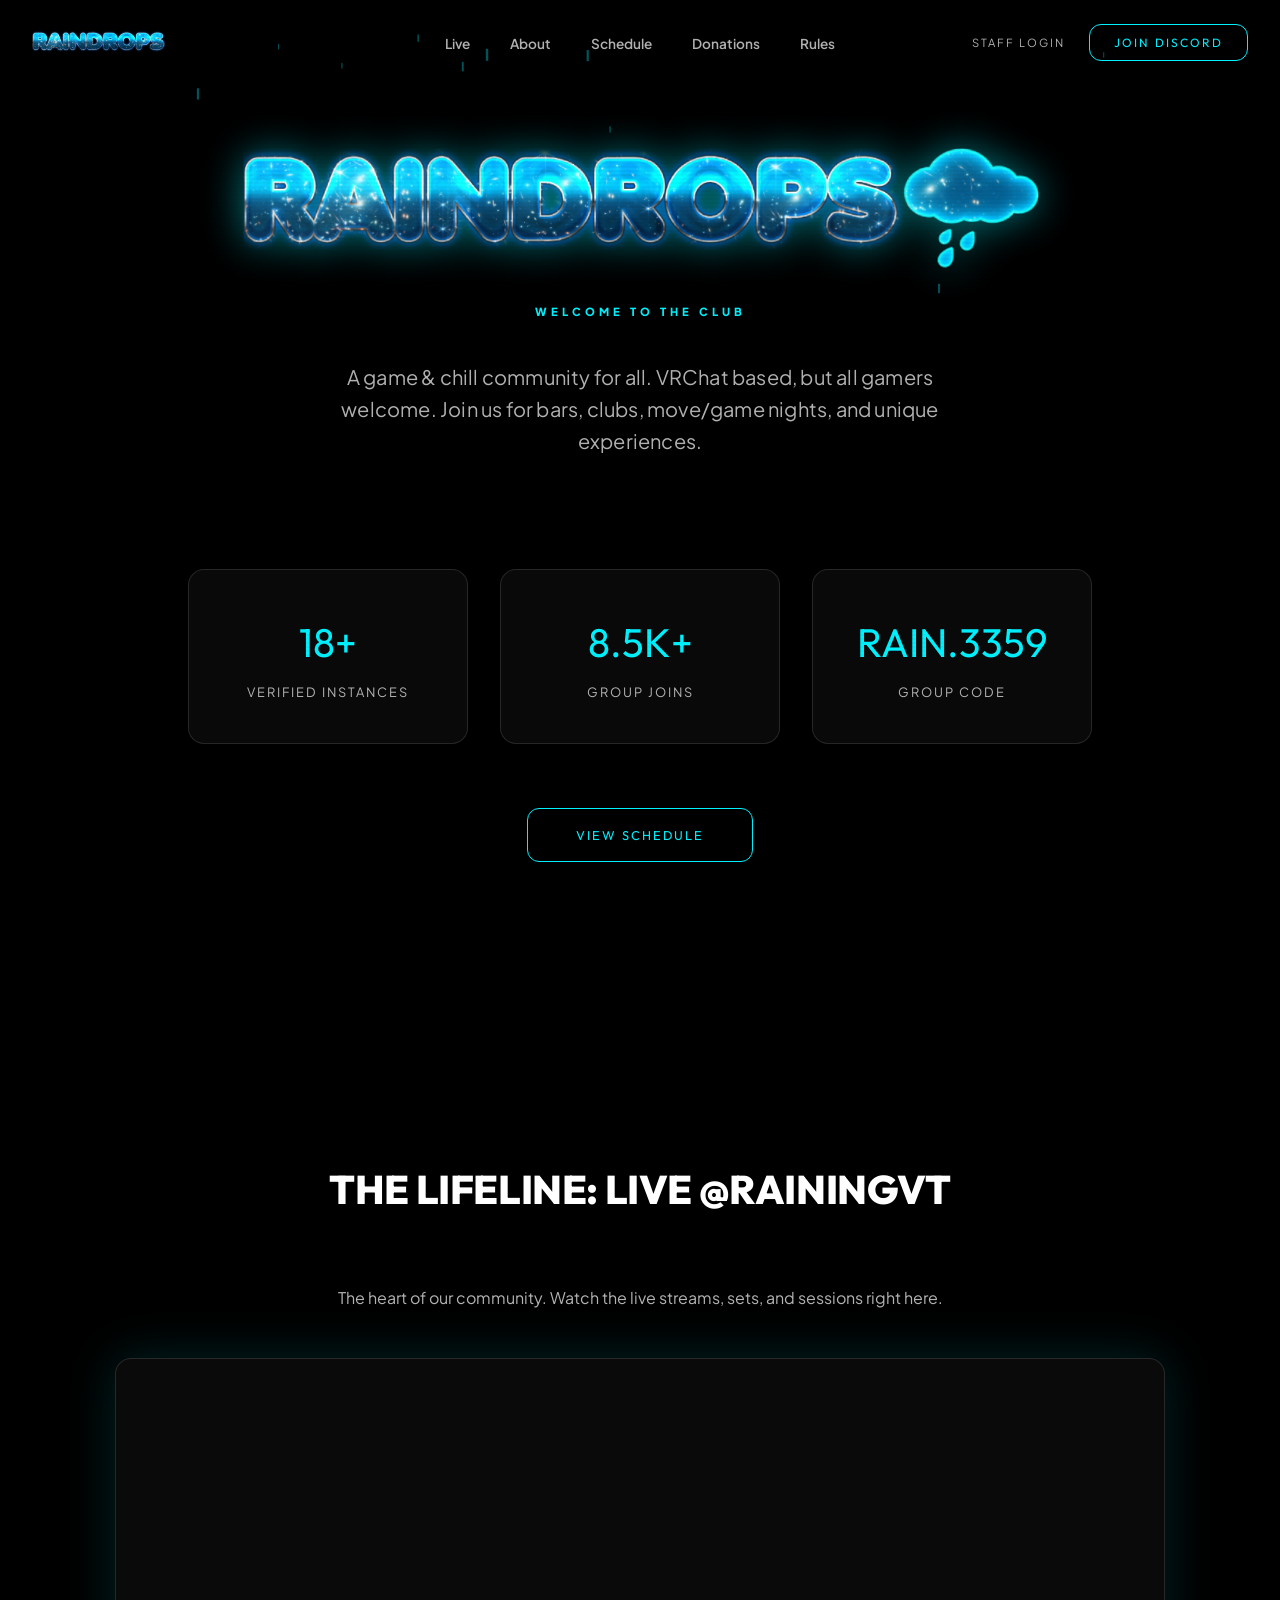
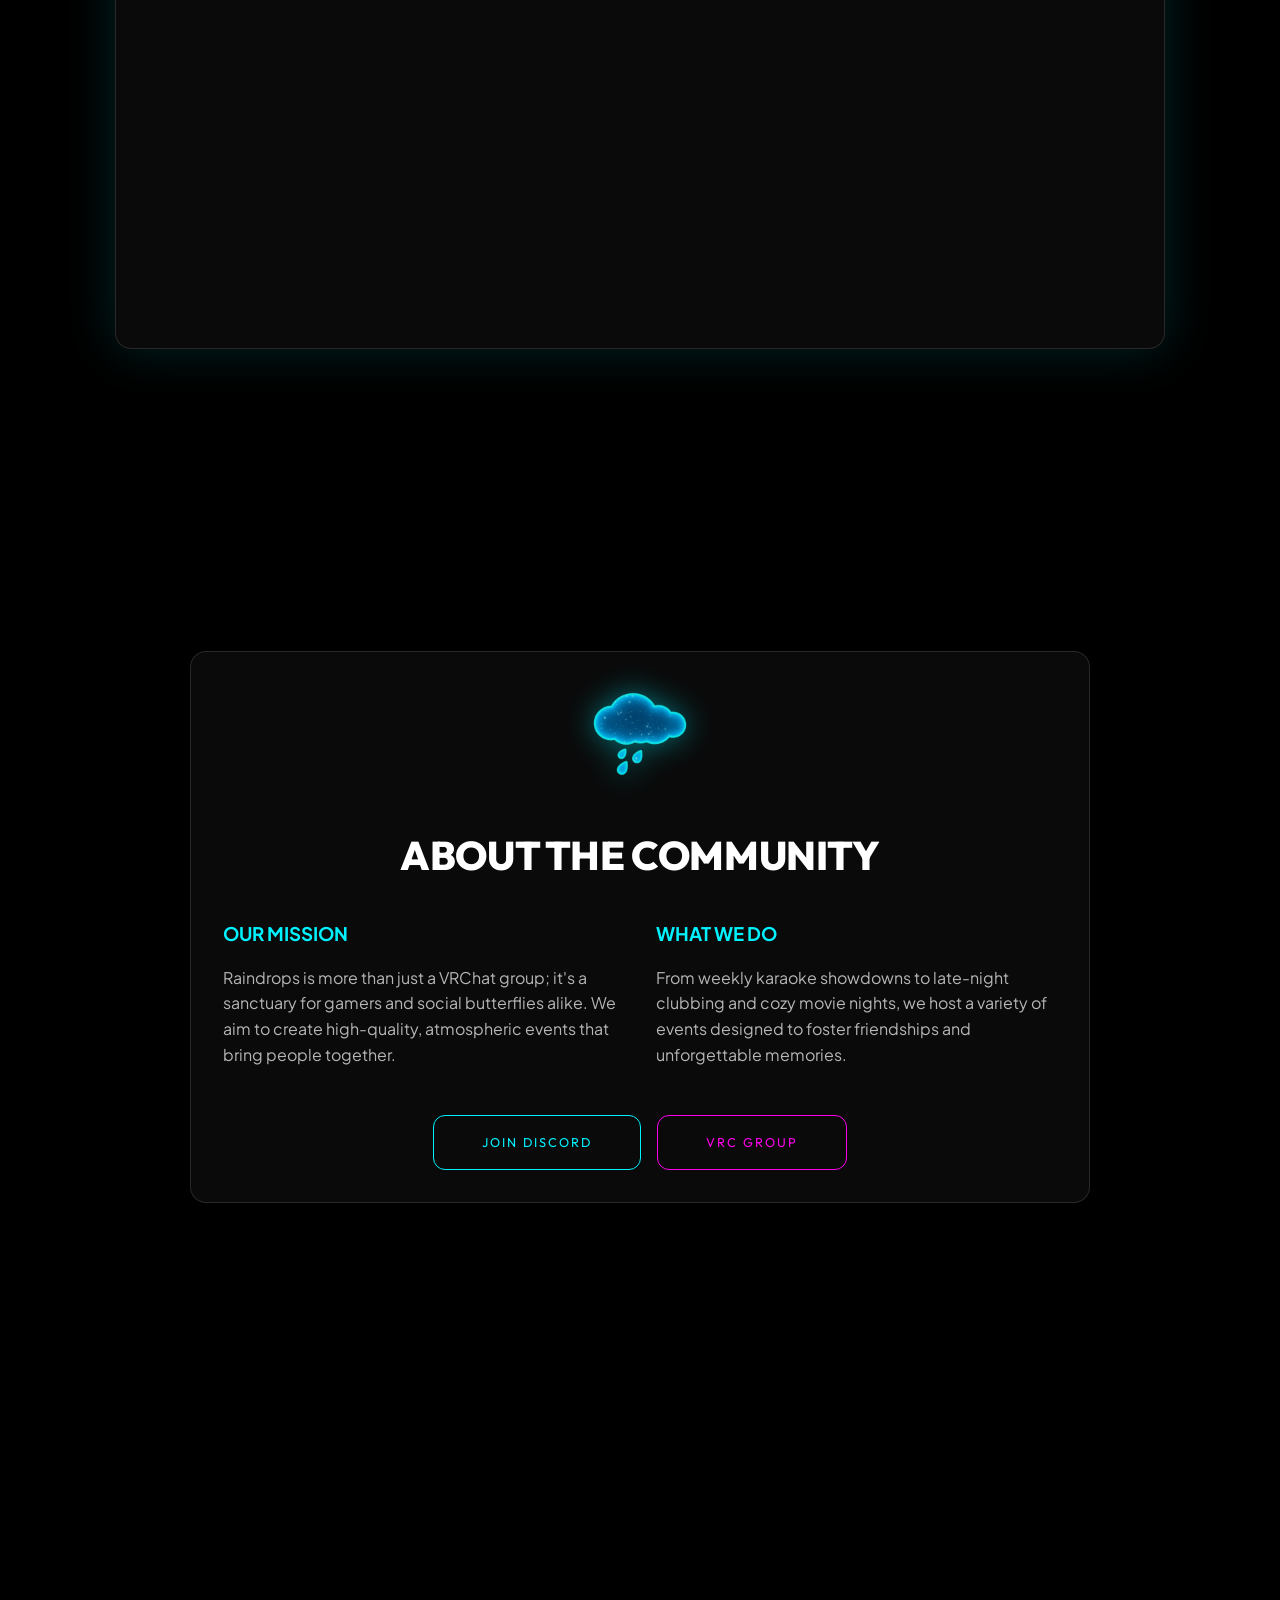
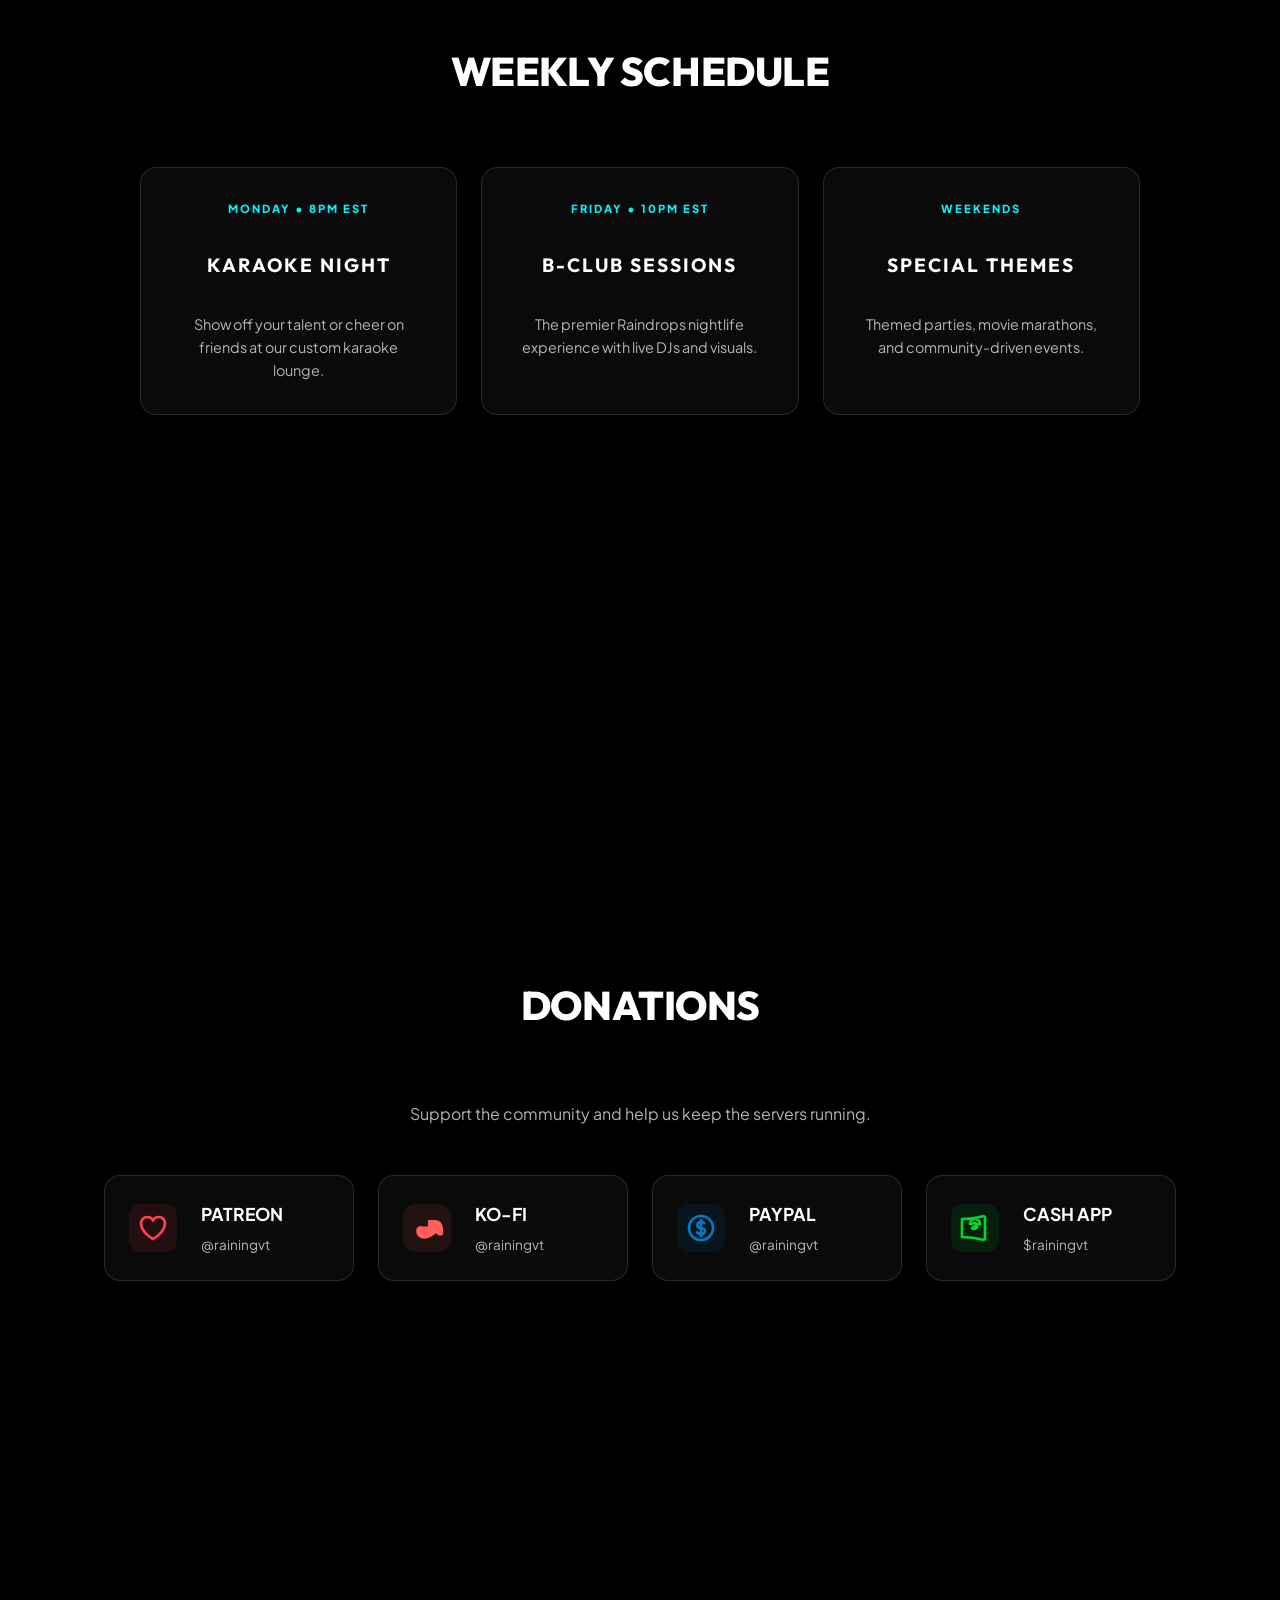
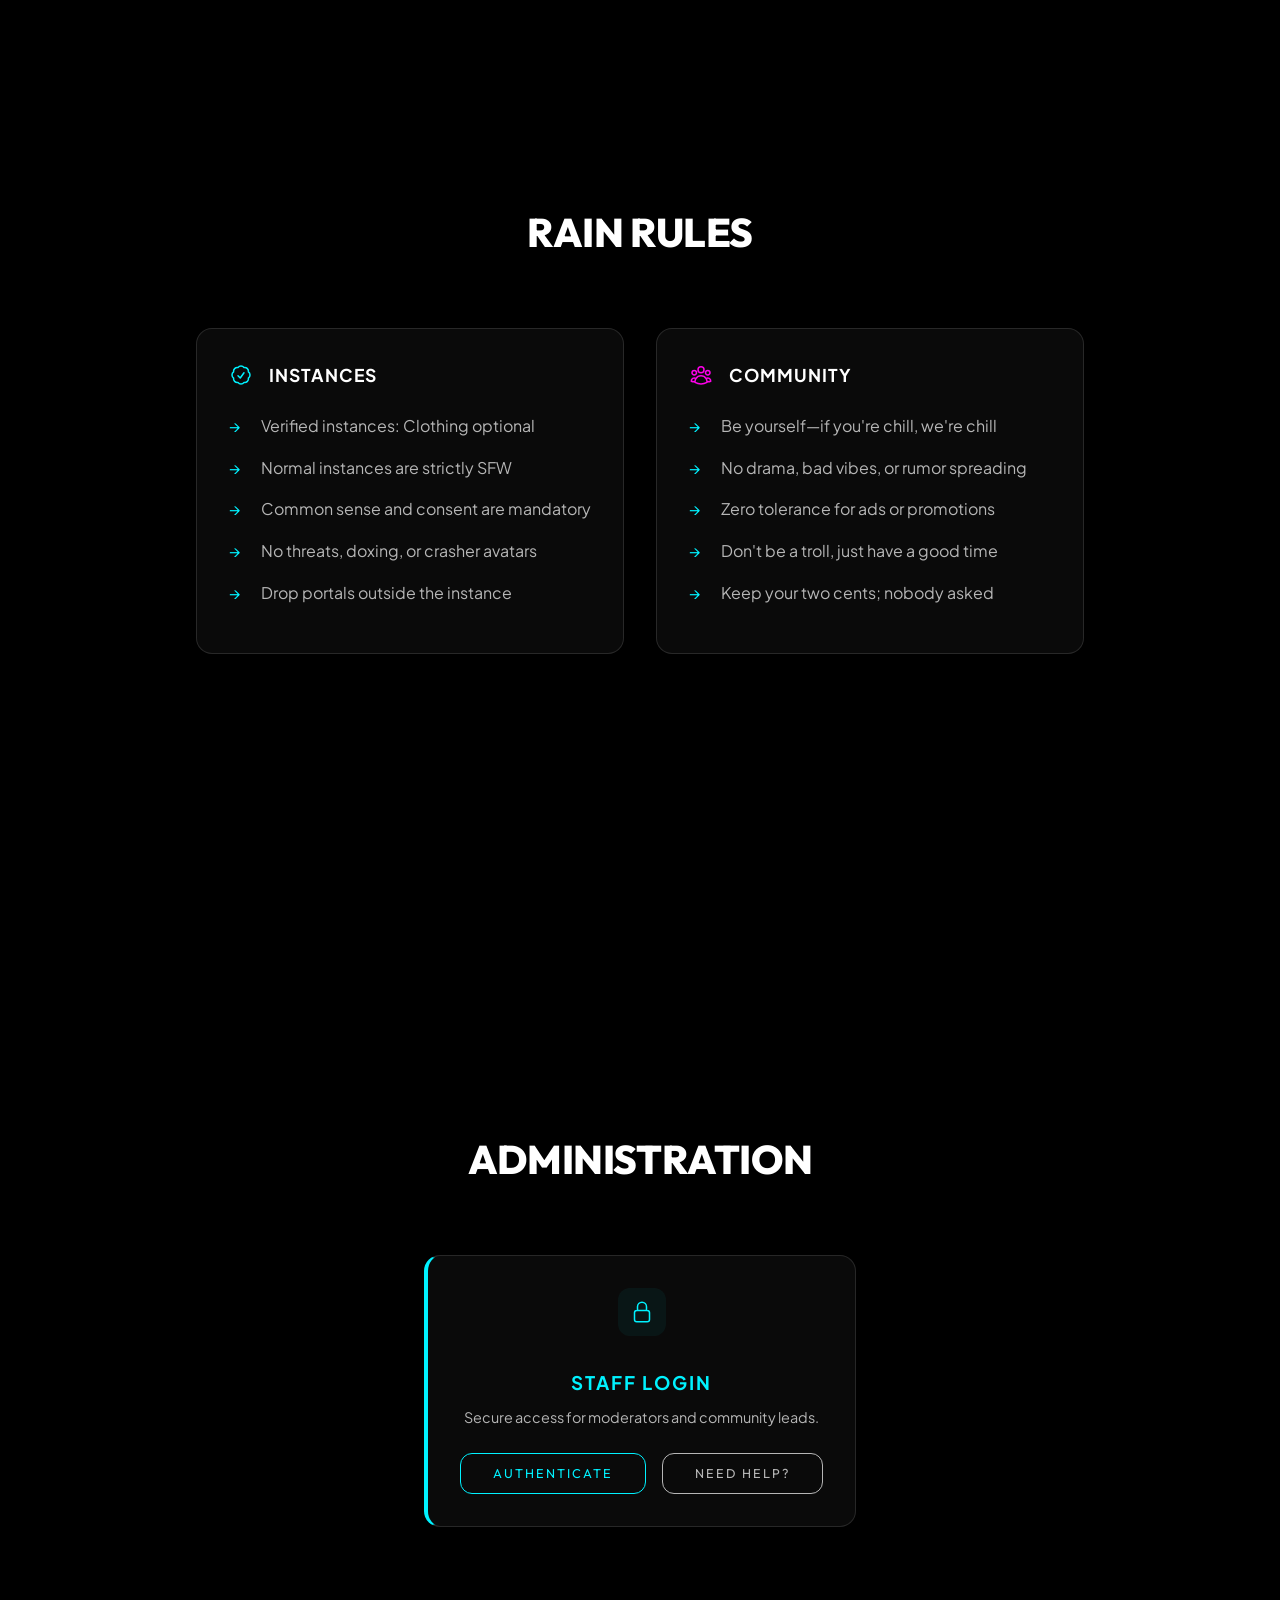
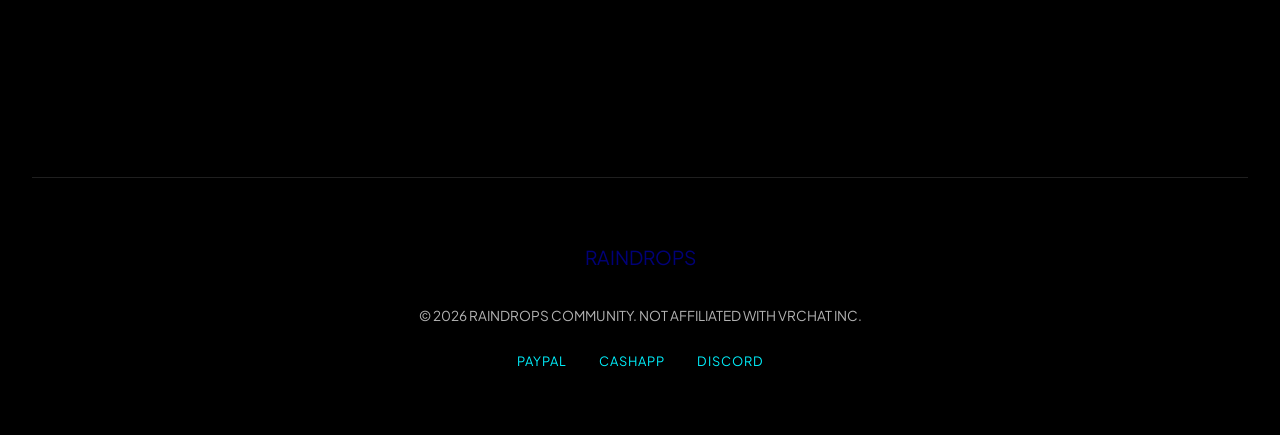
==== commit 81f3b5f9: "Add cache-busting versioning and increase mobile breakpoint to 1024px" ====
--- a/index.html
+++ b/index.html
@@ -7,7 +7,7 @@
     <title>RAINDROPS | The Ultimate VRChat Gaming Community</title>
     <meta name="description"
         content="A game & chill community for all. Join our VRChat club, karaoke nights, and exclusive events. Experience the best gaming community in VR.">
-    <link rel="stylesheet" href="index.css">
+    <link rel="stylesheet" href="index.css?v=1.1">
     <link rel="icon" href="assets/logo_icon.png" type="image/png">
     <script src="https://player.twitch.tv/js/embed/v1.js"></script>
 </head>
@@ -312,7 +312,7 @@
         </footer>
     </main>
 
-    <script src="index.js"></script>
+    <script src="index.js?v=1.1"></script>
     <script>
         // Initialize Twitch Player
         var options = {
--- a/index.css
+++ b/index.css
@@ -492,7 +492,7 @@
 }
 
 /* Responsive */
-@media (max-width: 768px) {
+@media (max-width: 1024px) {
     .nav-links, .nav-actions {
         display: none;
     }
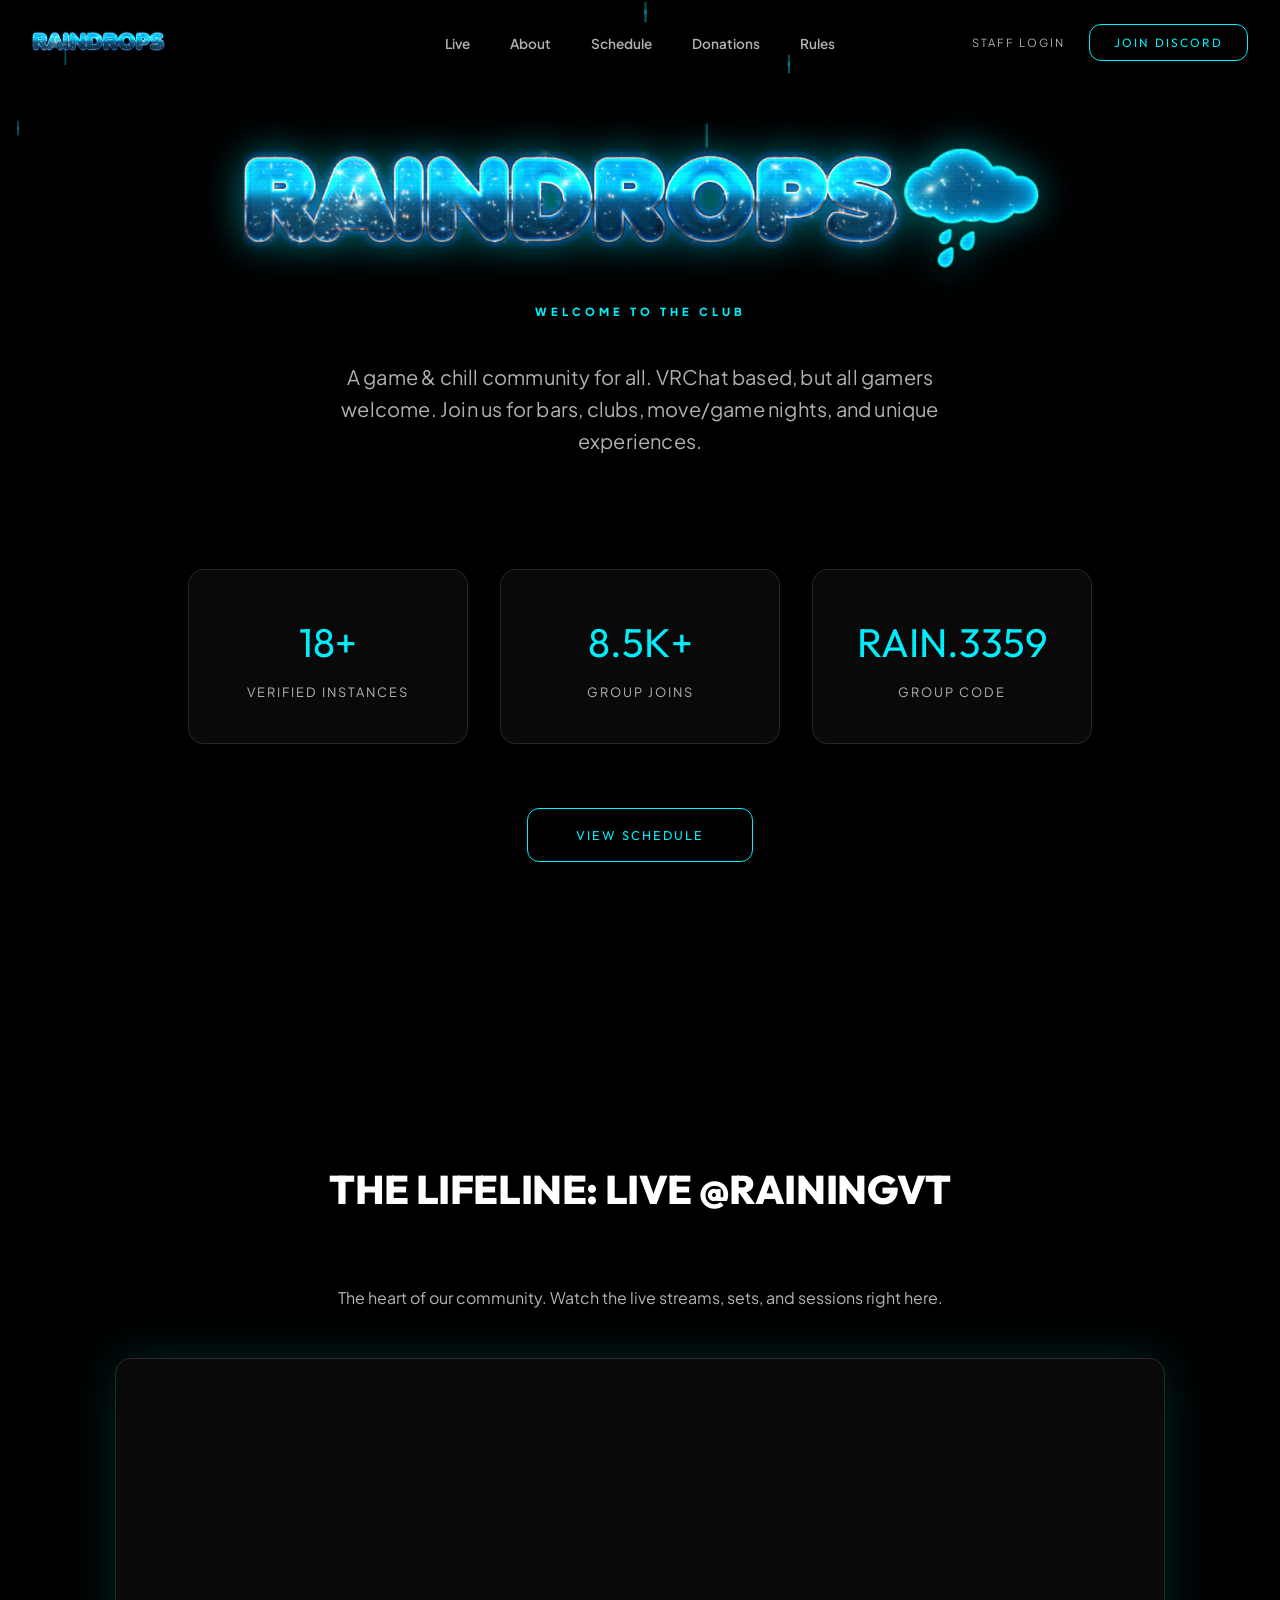
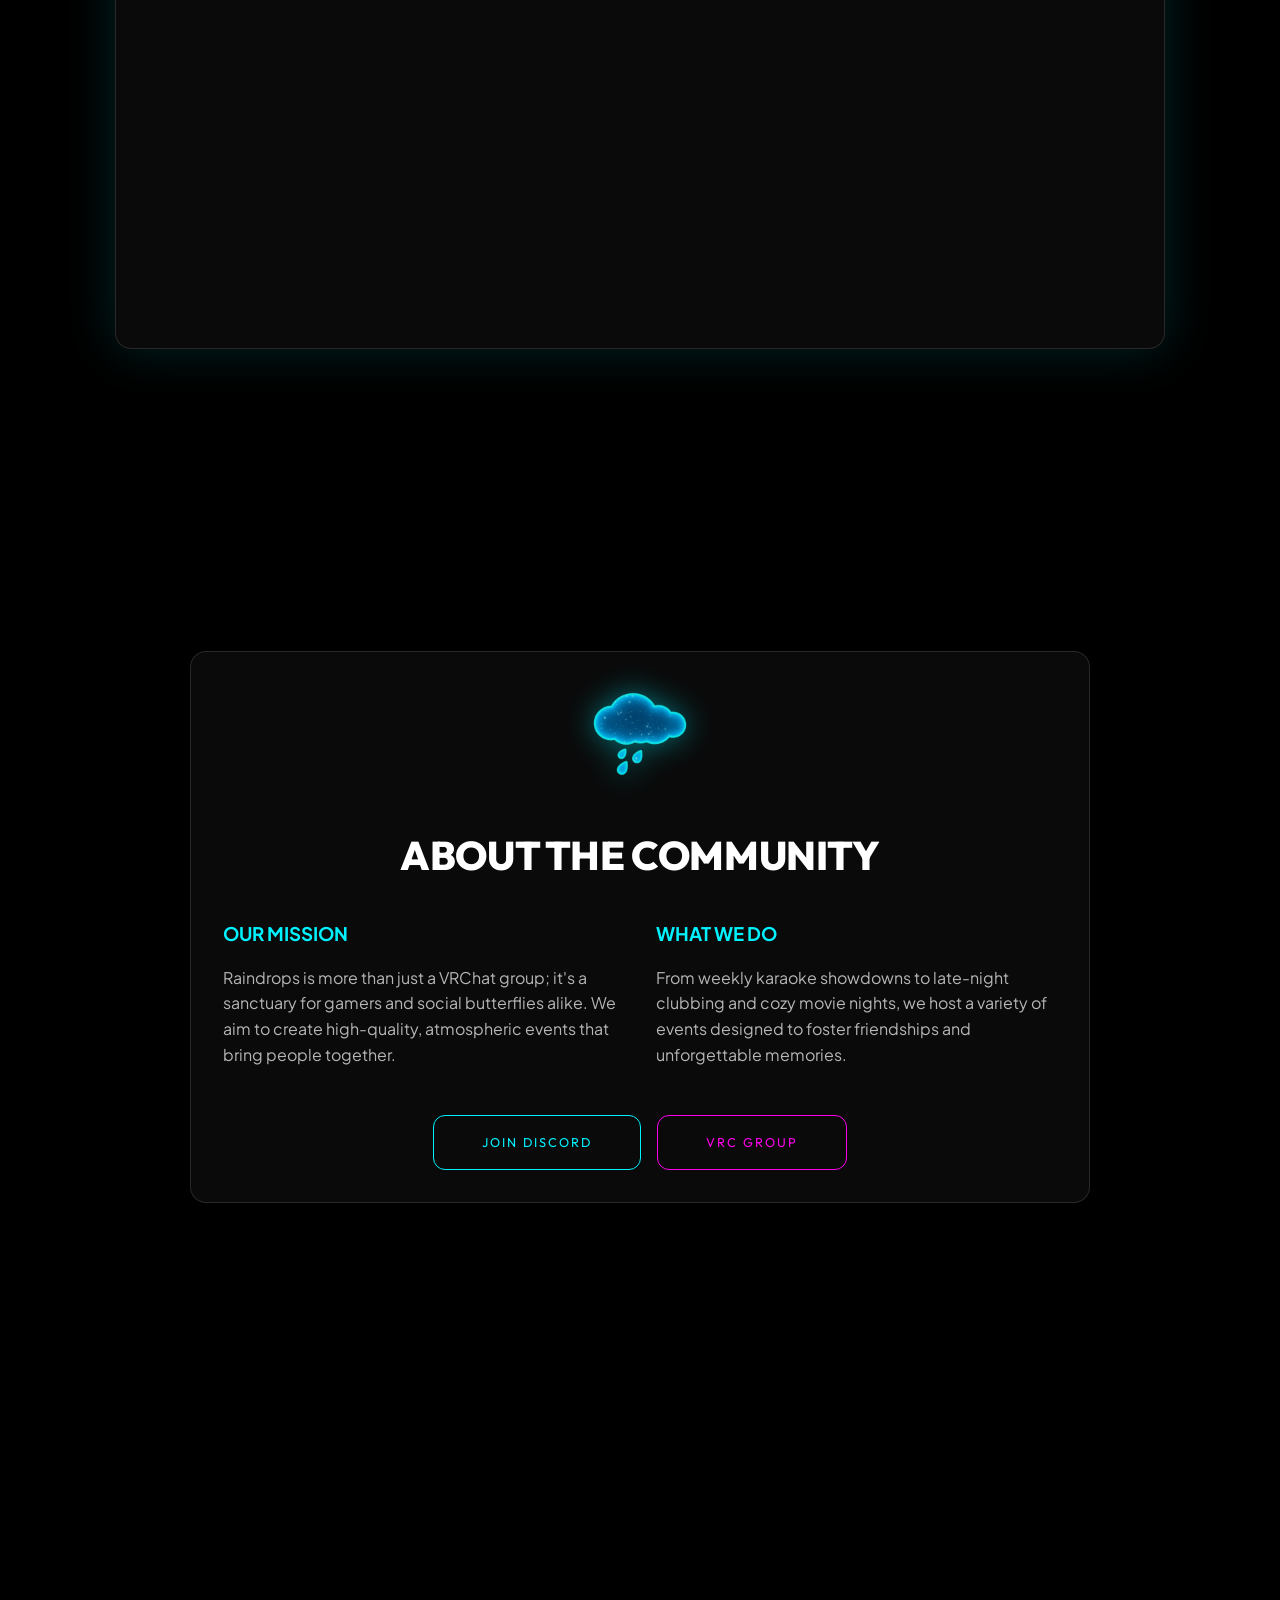
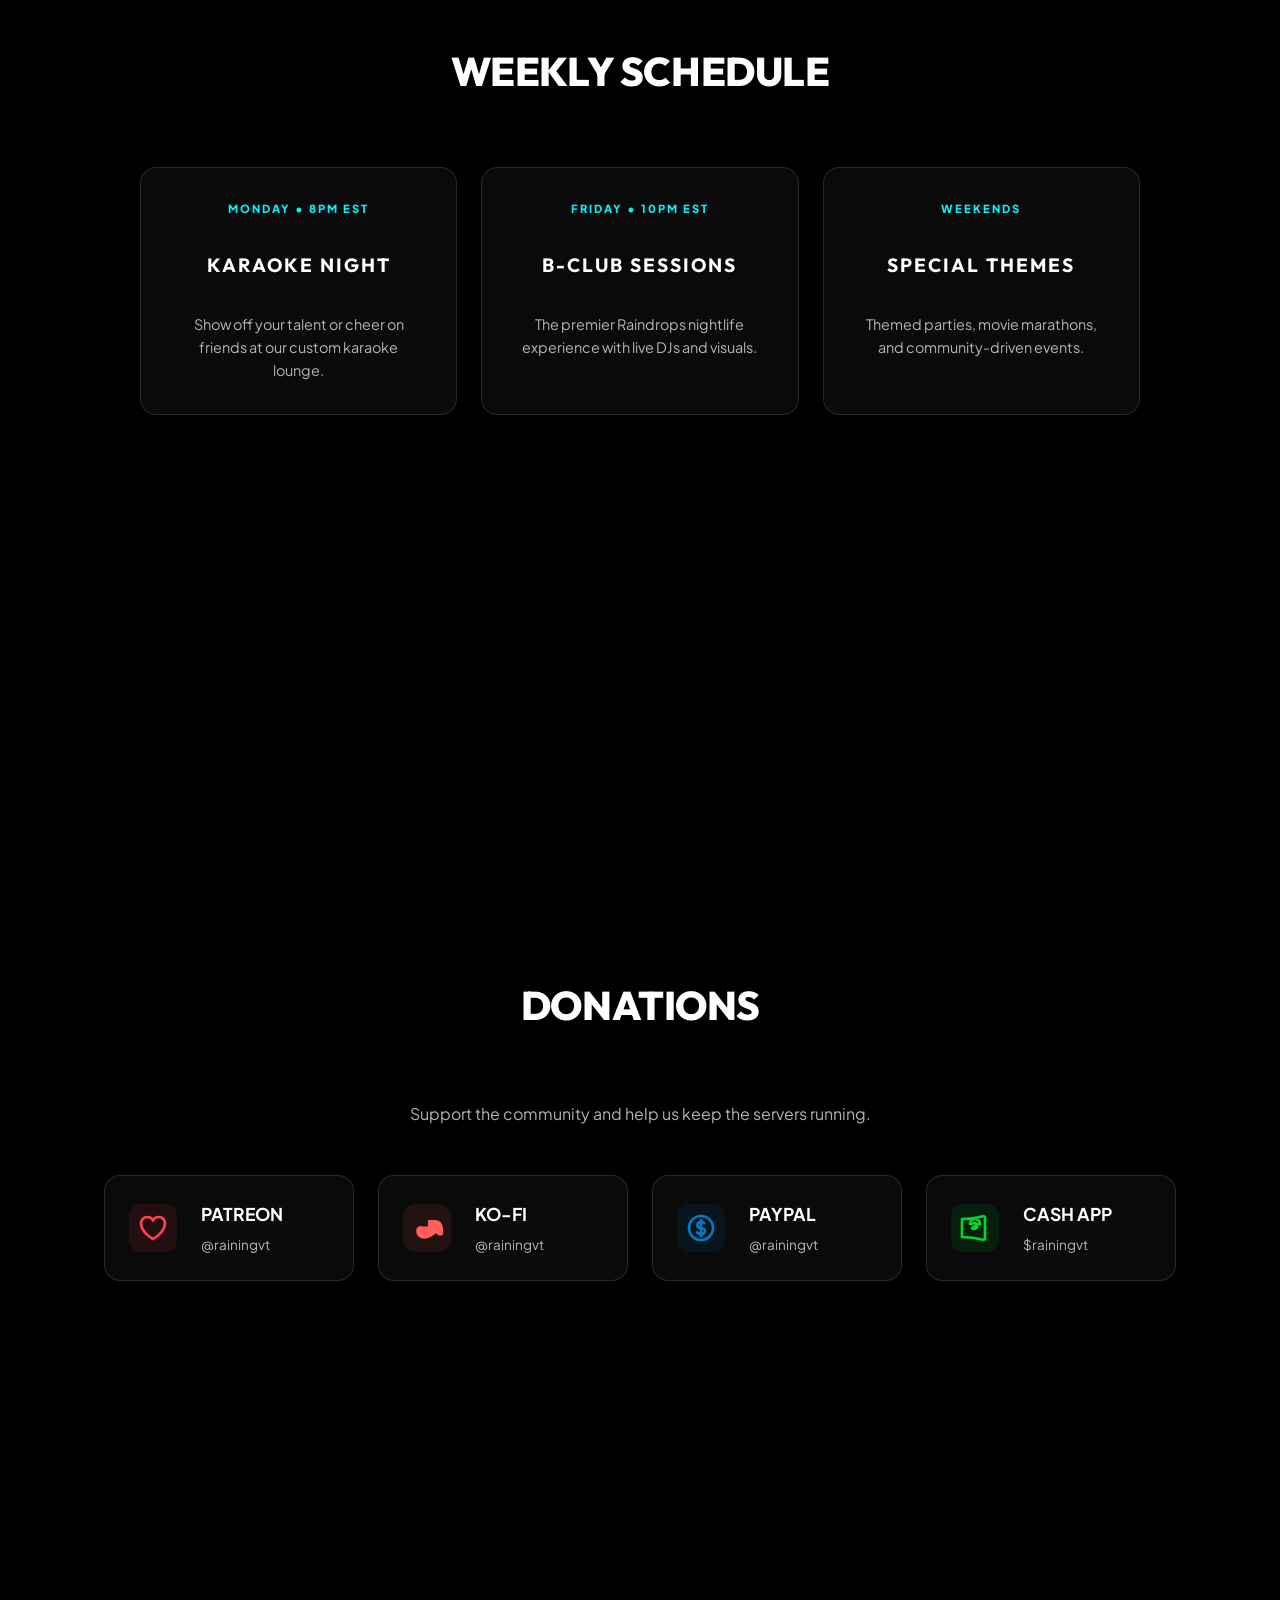
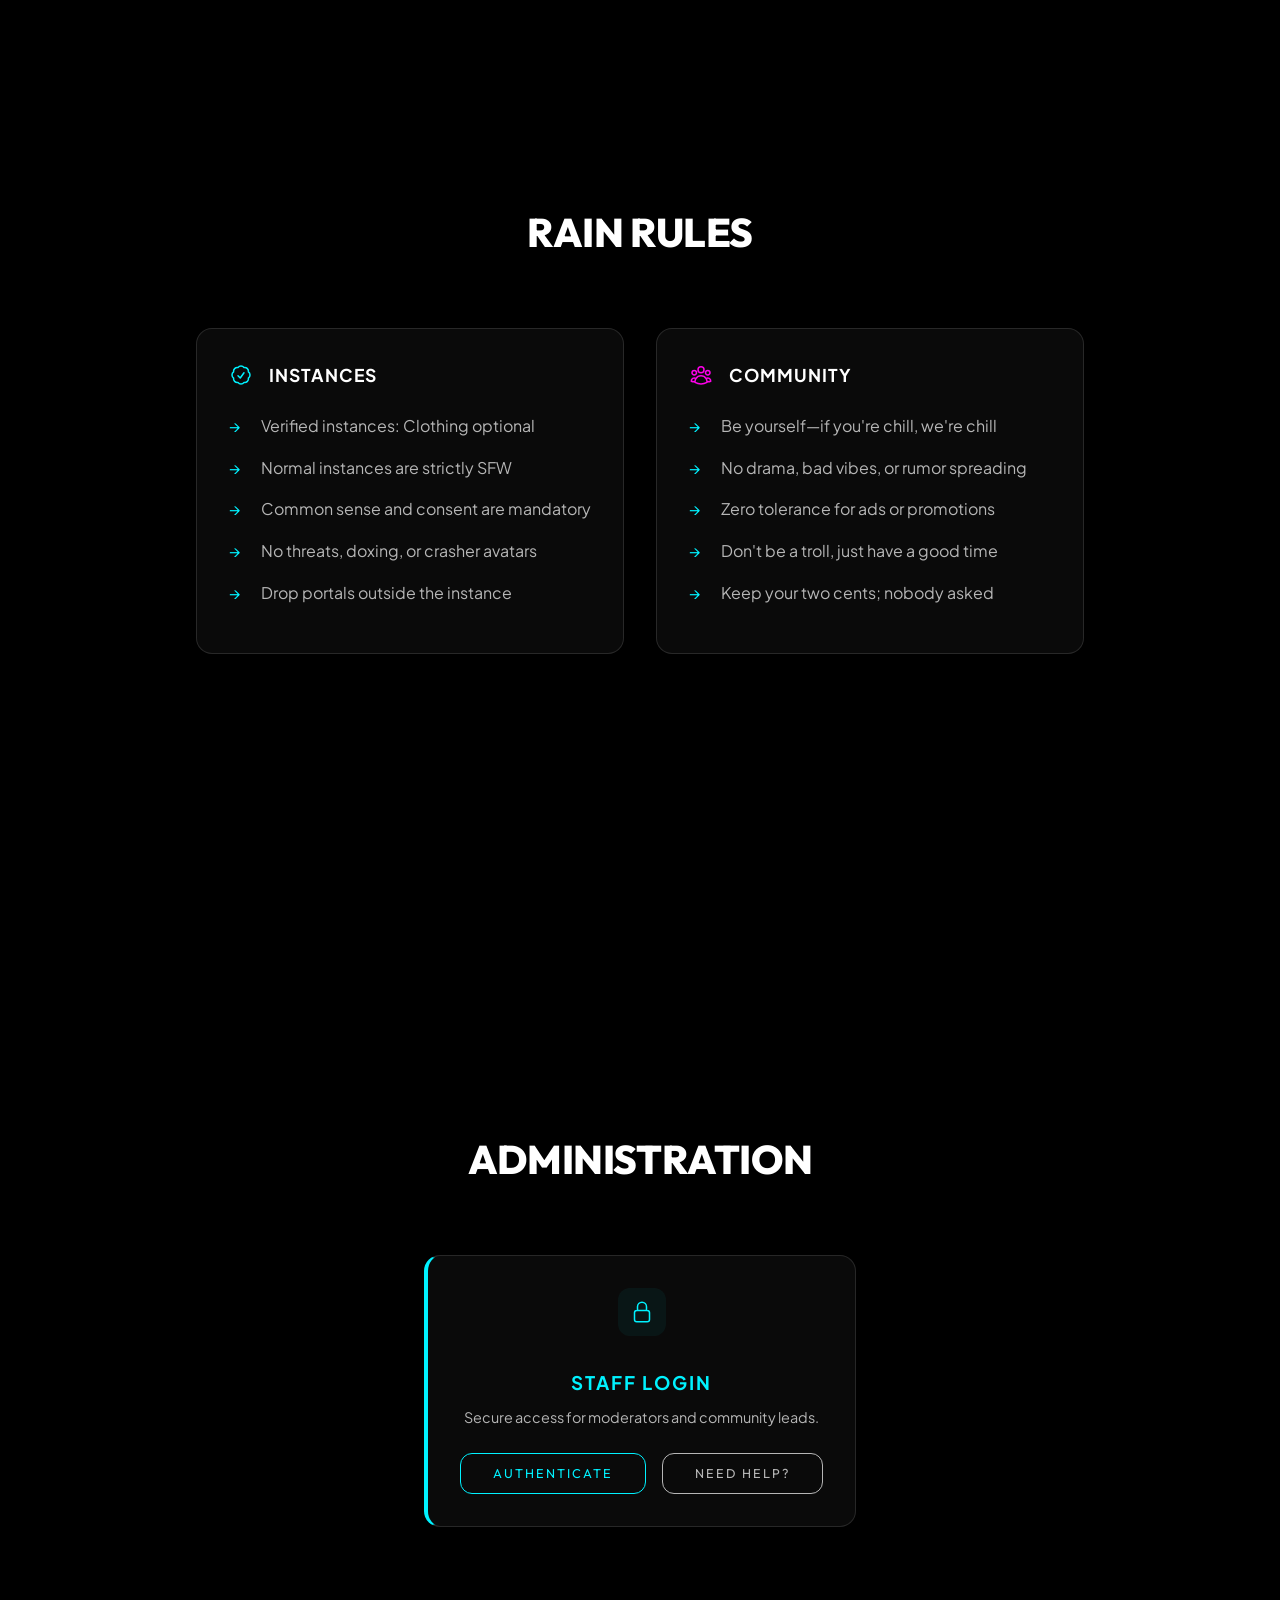
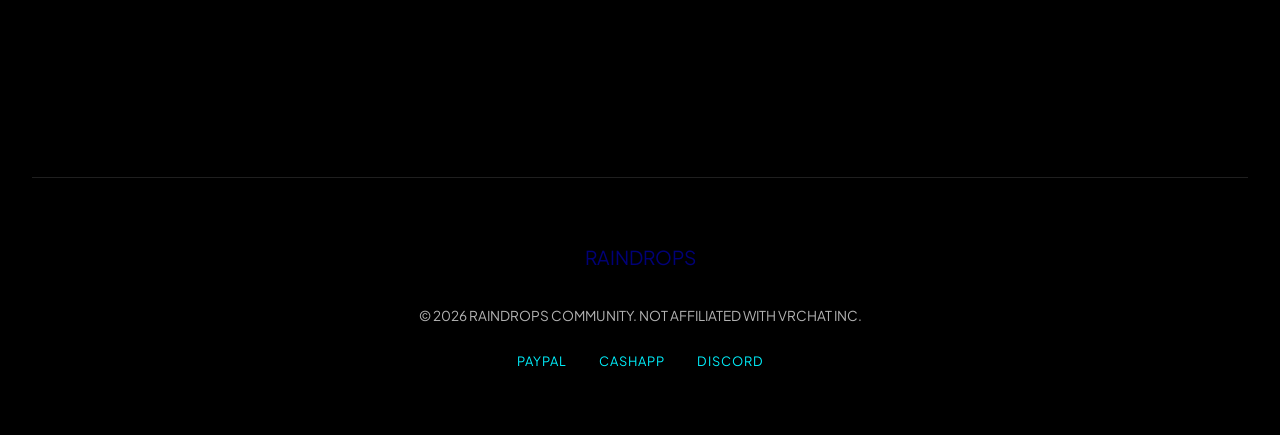
==== commit 62d3ed8a: "Refine mobile text sizing and force single-column schedule stacking" ====
--- a/index.html
+++ b/index.html
@@ -7,7 +7,7 @@
     <title>RAINDROPS | The Ultimate VRChat Gaming Community</title>
     <meta name="description"
         content="A game & chill community for all. Join our VRChat club, karaoke nights, and exclusive events. Experience the best gaming community in VR.">
-    <link rel="stylesheet" href="index.css?v=1.1">
+    <link rel="stylesheet" href="index.css?v=1.2">
     <link rel="icon" href="assets/logo_icon.png" type="image/png">
     <script src="https://player.twitch.tv/js/embed/v1.js"></script>
 </head>
@@ -140,8 +140,7 @@
 
         <section id="events">
             <h2 class="section-title">WEEKLY SCHEDULE</h2>
-            <div class="events-grid"
-                style="display: grid; grid-template-columns: repeat(auto-fit, minmax(280px, 1fr)); gap: 1.5rem; max-width: 1000px; margin: 0 auto;">
+            <div class="events-grid">
                 <div class="event-card glass" style="padding: 2rem; text-align: center;">
                     <span id="event1-tag" class="event-tag"
                         style="color: var(--primary); font-size: 0.7rem; font-weight: 800; letter-spacing: 2px;">MONDAY
@@ -312,7 +311,7 @@
         </footer>
     </main>
 
-    <script src="index.js?v=1.1"></script>
+    <script src="index.js?v=1.2"></script>
     <script>
         // Initialize Twitch Player
         var options = {
--- a/index.css
+++ b/index.css
@@ -377,6 +377,14 @@
     gap: 2rem;
 }
 
+.events-grid {
+    display: grid;
+    grid-template-columns: repeat(auto-fit, minmax(280px, 1fr));
+    gap: 1.5rem;
+    max-width: 1000px;
+    margin: 0 auto;
+}
+
 .event-card {
     display: flex;
     flex-direction: column;
@@ -492,13 +500,17 @@
 }
 
 /* Responsive */
-@media (max-width: 1024px) {
+@media (max-width: 1024px), (pointer: coarse) {
+    body {
+        overflow-x: hidden;
+    }
+
     .nav-links, .nav-actions {
-        display: none;
+        display: none !important;
     }
 
     .hamburger {
-        display: flex;
+        display: flex !important;
     }
 
     nav {
@@ -511,6 +523,8 @@
 
     .container {
         padding: 0 1.5rem;
+        max-width: 100% !important;
+        width: 100% !important;
     }
 
     .section-title {
@@ -526,6 +540,7 @@
 
     .hero-content img {
         max-width: 100% !important;
+        height: auto;
     }
 
     .hero-content p {
@@ -537,11 +552,14 @@
     .stats-grid {
         gap: 1rem;
         margin-top: 2rem;
+        flex-direction: column;
+        align-items: center;
     }
 
     .stat-item {
         padding: 1.5rem;
         min-width: 100%;
+        width: 100%;
     }
 
     .stat-value {
@@ -552,6 +570,7 @@
     section {
         padding: 4rem 0;
         min-height: auto;
+        width: 100% !important;
     }
 
     /* Twitch Player */
@@ -575,6 +594,27 @@
         gap: 1rem !important;
     }
 }
+
+/* Force mobile styles if is-mobile class is present (for iframes) */
+body.is-mobile { font-size: 1.3rem !important; }
+body.is-mobile .nav-links, body.is-mobile .nav-actions { display: none !important; }
+body.is-mobile .hamburger { display: flex !important; }
+body.is-mobile .container { max-width: 100% !important; width: 100% !important; padding: 0 1rem; }
+body.is-mobile section { padding: 4rem 0; min-height: auto; align-items: center; width: 100% !important; box-sizing: border-box; }
+body.is-mobile .stats-grid { flex-direction: column; gap: 1rem; width: 100%; box-sizing: border-box; }
+body.is-mobile .stat-item { min-width: 100%; box-sizing: border-box; }
+body.is-mobile .rules-grid { grid-template-columns: 1fr !important; width: 100%; box-sizing: border-box; }
+body.is-mobile .events-grid { grid-template-columns: 1fr !important; width: 100%; box-sizing: border-box; gap: 1.5rem; }
+body.is-mobile .event-card { padding: 2.5rem 1.5rem !important; width: 100%; box-sizing: border-box; transform: none !important; }
+body.is-mobile footer div { flex-direction: column; text-align: center; }
+body.is-mobile #hero { padding: 6rem 0 4rem; min-height: auto; }
+body.is-mobile .hero-content img { max-width: 100% !important; }
+body.is-mobile .hero-content p { font-size: 1.2rem !important; line-height: 1.6; }
+body.is-mobile .section-title { font-size: 2.2rem !important; margin-bottom: 2rem; }
+body.is-mobile .portal-item { flex-direction: column; text-align: center; min-width: 100%; }
+body.is-mobile .portal-text p { font-size: 1rem !important; }
+body.is-mobile .cta-button { font-size: 1.1rem !important; padding: 1rem 2rem !important; }
+body.is-mobile .event-tag { font-size: 1rem !important; }
 
 /* Animations */
 @keyframes fadeIn {
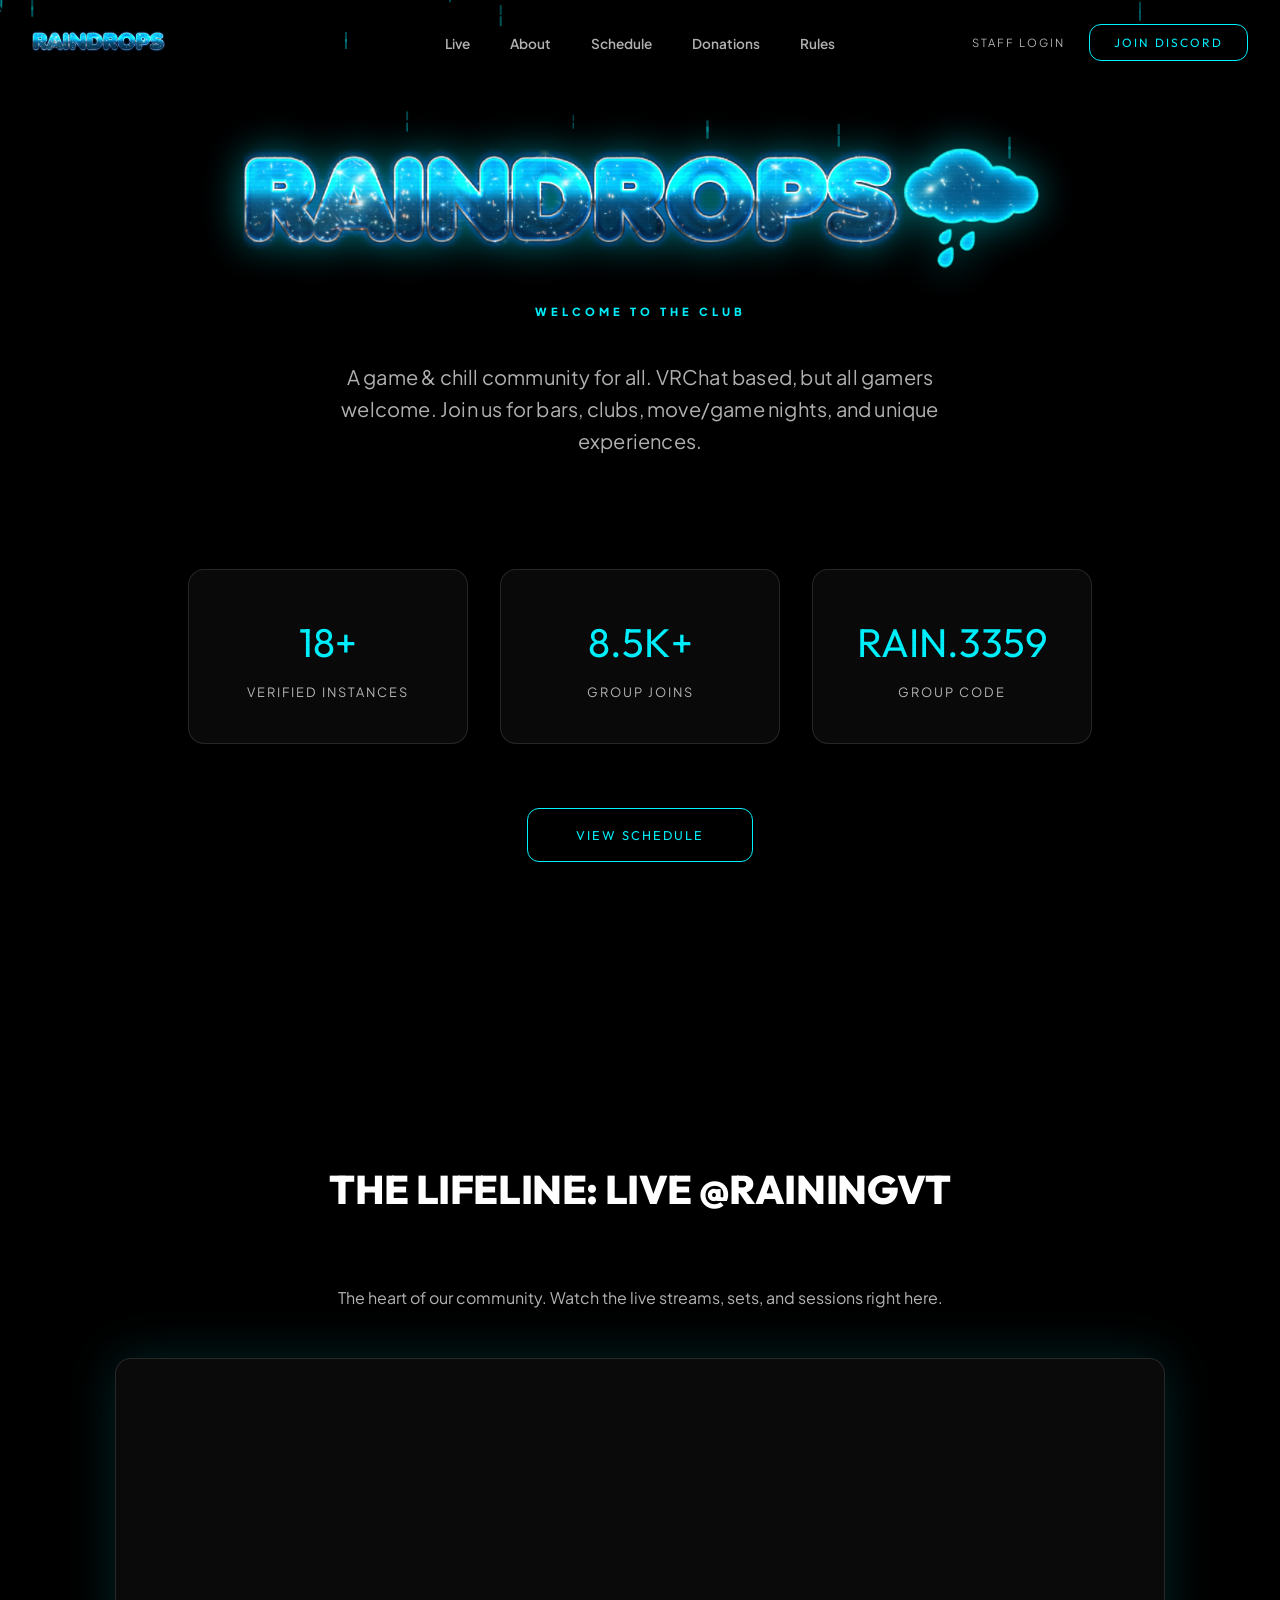
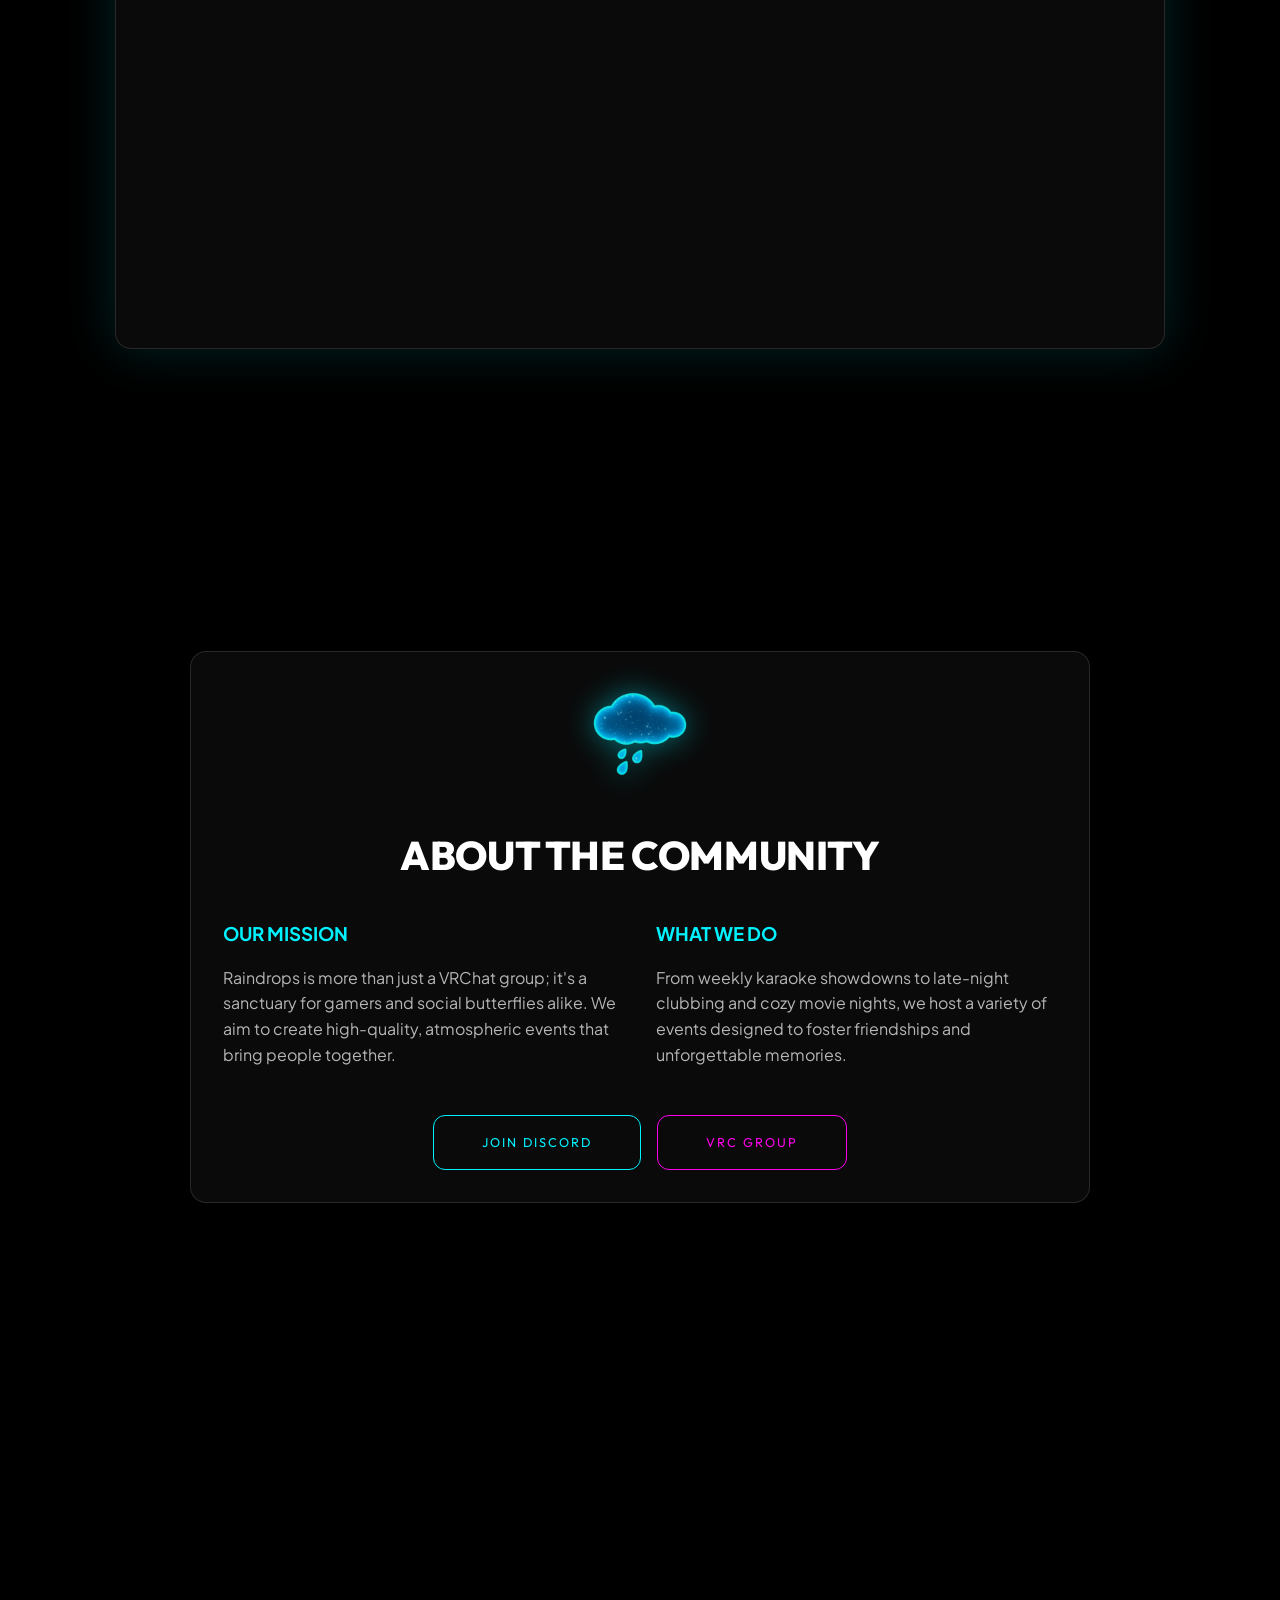
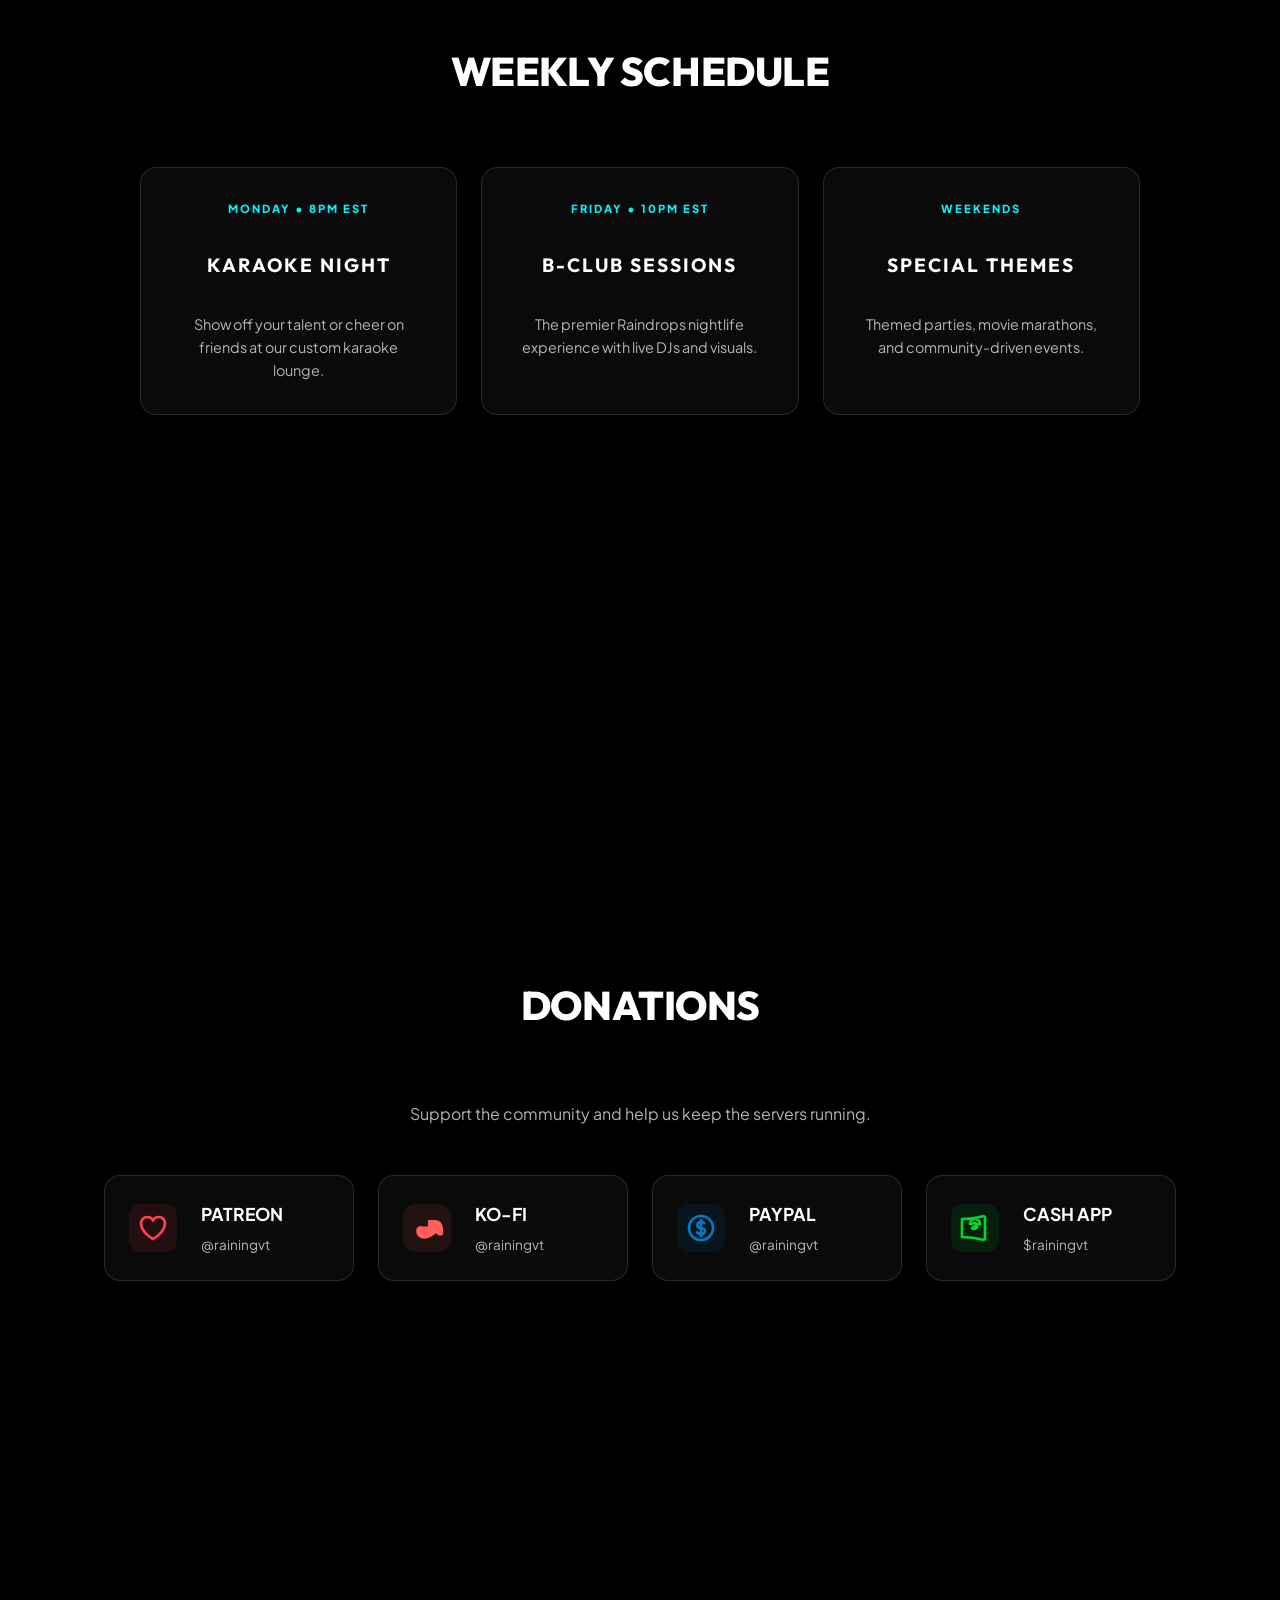
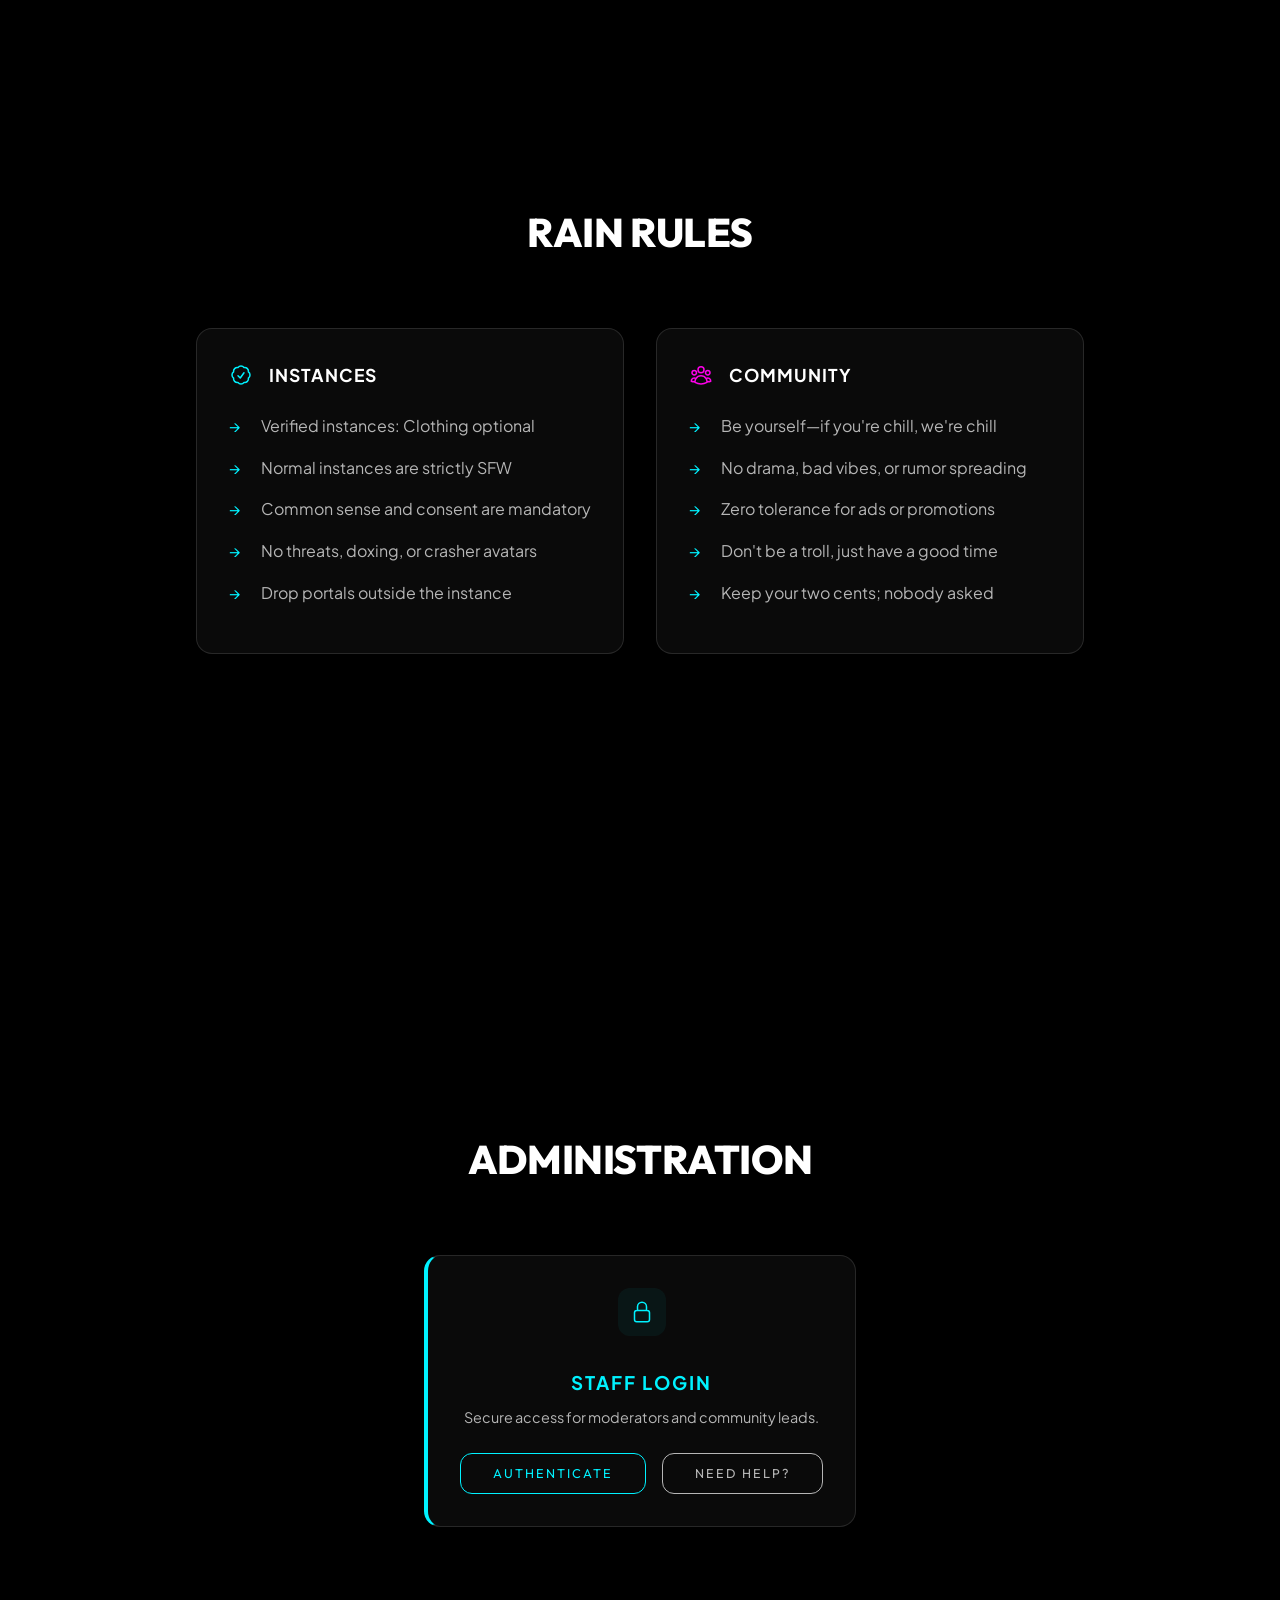
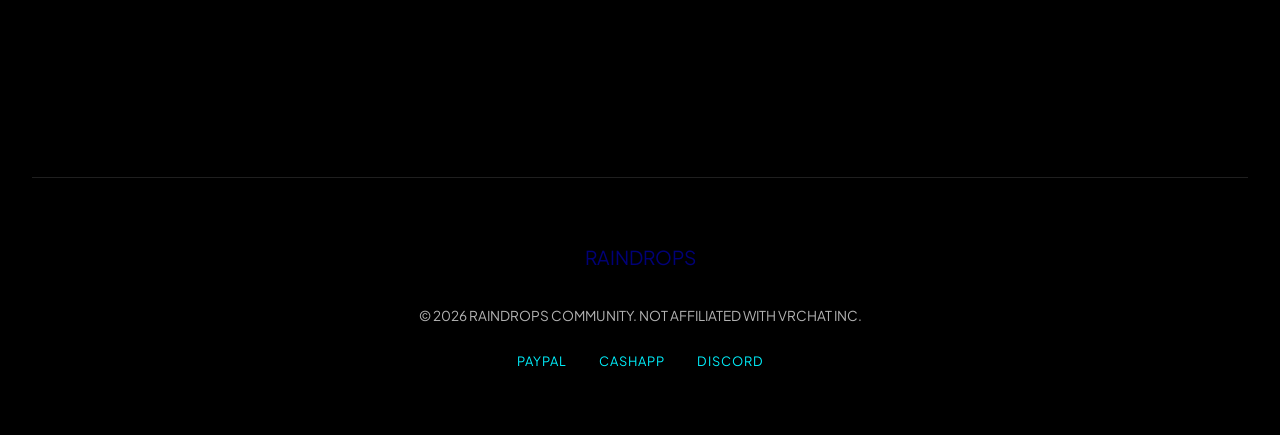
==== commit 36930b3a: "Intensified mobile scaling and stacking fixes (v1.3)" ====
--- a/index.html
+++ b/index.html
@@ -7,7 +7,7 @@
     <title>RAINDROPS | The Ultimate VRChat Gaming Community</title>
     <meta name="description"
         content="A game & chill community for all. Join our VRChat club, karaoke nights, and exclusive events. Experience the best gaming community in VR.">
-    <link rel="stylesheet" href="index.css?v=1.2">
+    <link rel="stylesheet" href="index.css?v=1.3">
     <link rel="icon" href="assets/logo_icon.png" type="image/png">
     <script src="https://player.twitch.tv/js/embed/v1.js"></script>
 </head>
@@ -311,7 +311,7 @@
         </footer>
     </main>
 
-    <script src="index.js?v=1.2"></script>
+    <script src="index.js?v=1.3"></script>
     <script>
         // Initialize Twitch Player
         var options = {
--- a/index.css
+++ b/index.css
@@ -596,25 +596,27 @@
 }
 
 /* Force mobile styles if is-mobile class is present (for iframes) */
-body.is-mobile { font-size: 1.3rem !important; }
+html.is-mobile { font-size: 18px !important; }
+body.is-mobile { overflow-x: hidden; width: 100%; }
 body.is-mobile .nav-links, body.is-mobile .nav-actions { display: none !important; }
 body.is-mobile .hamburger { display: flex !important; }
-body.is-mobile .container { max-width: 100% !important; width: 100% !important; padding: 0 1rem; }
-body.is-mobile section { padding: 4rem 0; min-height: auto; align-items: center; width: 100% !important; box-sizing: border-box; }
-body.is-mobile .stats-grid { flex-direction: column; gap: 1rem; width: 100%; box-sizing: border-box; }
-body.is-mobile .stat-item { min-width: 100%; box-sizing: border-box; }
-body.is-mobile .rules-grid { grid-template-columns: 1fr !important; width: 100%; box-sizing: border-box; }
-body.is-mobile .events-grid { grid-template-columns: 1fr !important; width: 100%; box-sizing: border-box; gap: 1.5rem; }
-body.is-mobile .event-card { padding: 2.5rem 1.5rem !important; width: 100%; box-sizing: border-box; transform: none !important; }
-body.is-mobile footer div { flex-direction: column; text-align: center; }
-body.is-mobile #hero { padding: 6rem 0 4rem; min-height: auto; }
-body.is-mobile .hero-content img { max-width: 100% !important; }
-body.is-mobile .hero-content p { font-size: 1.2rem !important; line-height: 1.6; }
-body.is-mobile .section-title { font-size: 2.2rem !important; margin-bottom: 2rem; }
-body.is-mobile .portal-item { flex-direction: column; text-align: center; min-width: 100%; }
-body.is-mobile .portal-text p { font-size: 1rem !important; }
-body.is-mobile .cta-button { font-size: 1.1rem !important; padding: 1rem 2rem !important; }
-body.is-mobile .event-tag { font-size: 1rem !important; }
+body.is-mobile .container { max-width: 100% !important; width: 100% !important; padding: 0 1rem; box-sizing: border-box; }
+body.is-mobile section { padding: 3rem 0; min-height: auto; align-items: center; width: 100% !important; box-sizing: border-box; }
+body.is-mobile .hero-content img { max-width: 85% !important; height: auto !important; margin-bottom: 1rem; }
+body.is-mobile .hero-content p { font-size: 1.1rem !important; line-height: 1.6; padding: 0 1rem; }
+body.is-mobile .section-title { font-size: 1.8rem !important; margin-bottom: 1.5rem; text-align: center; }
+body.is-mobile .stats-grid { display: flex !important; flex-direction: column !important; gap: 0.75rem; width: 100%; }
+body.is-mobile .stat-item { padding: 1.25rem !important; width: 100%; box-sizing: border-box; }
+body.is-mobile .stat-value { font-size: 2.2rem !important; }
+body.is-mobile .stat-label { font-size: 0.8rem !important; letter-spacing: 1px; }
+body.is-mobile .events-grid { display: flex !important; flex-direction: column !important; gap: 1rem !important; width: 100%; }
+body.is-mobile .event-card { padding: 1.5rem !important; width: 100%; box-sizing: border-box; transform: none !important; }
+body.is-mobile .event-card h3 { font-size: 1.4rem !important; margin: 0.5rem 0 !important; }
+body.is-mobile .event-tag { font-size: 0.9rem !important; }
+body.is-mobile .portal-container { flex-direction: column !important; }
+body.is-mobile .portal-item { width: 100% !important; box-sizing: border-box; padding: 1.25rem !important; }
+body.is-mobile .cta-button { font-size: 1rem !important; padding: 0.8rem 1.5rem !important; }
+body.is-mobile footer div { flex-direction: column; text-align: center; gap: 1.5rem !important; }
 
 /* Animations */
 @keyframes fadeIn {
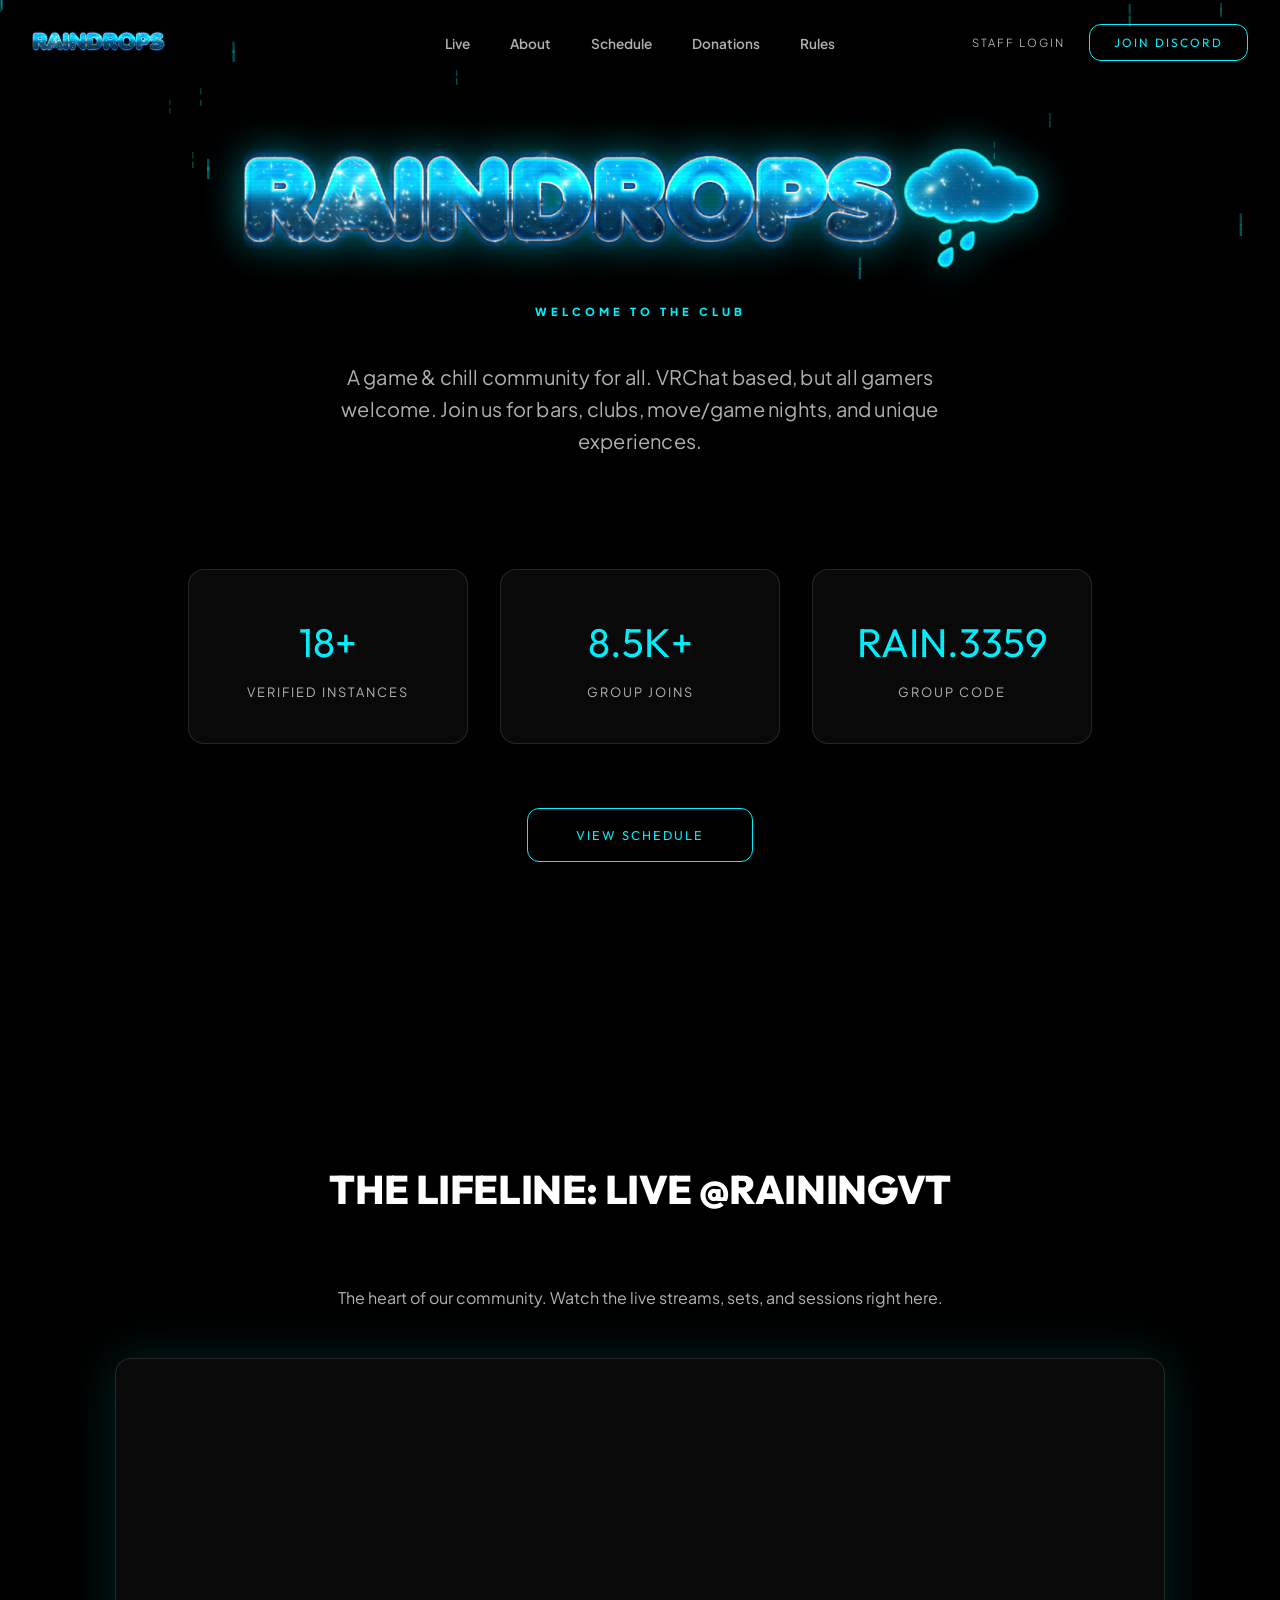
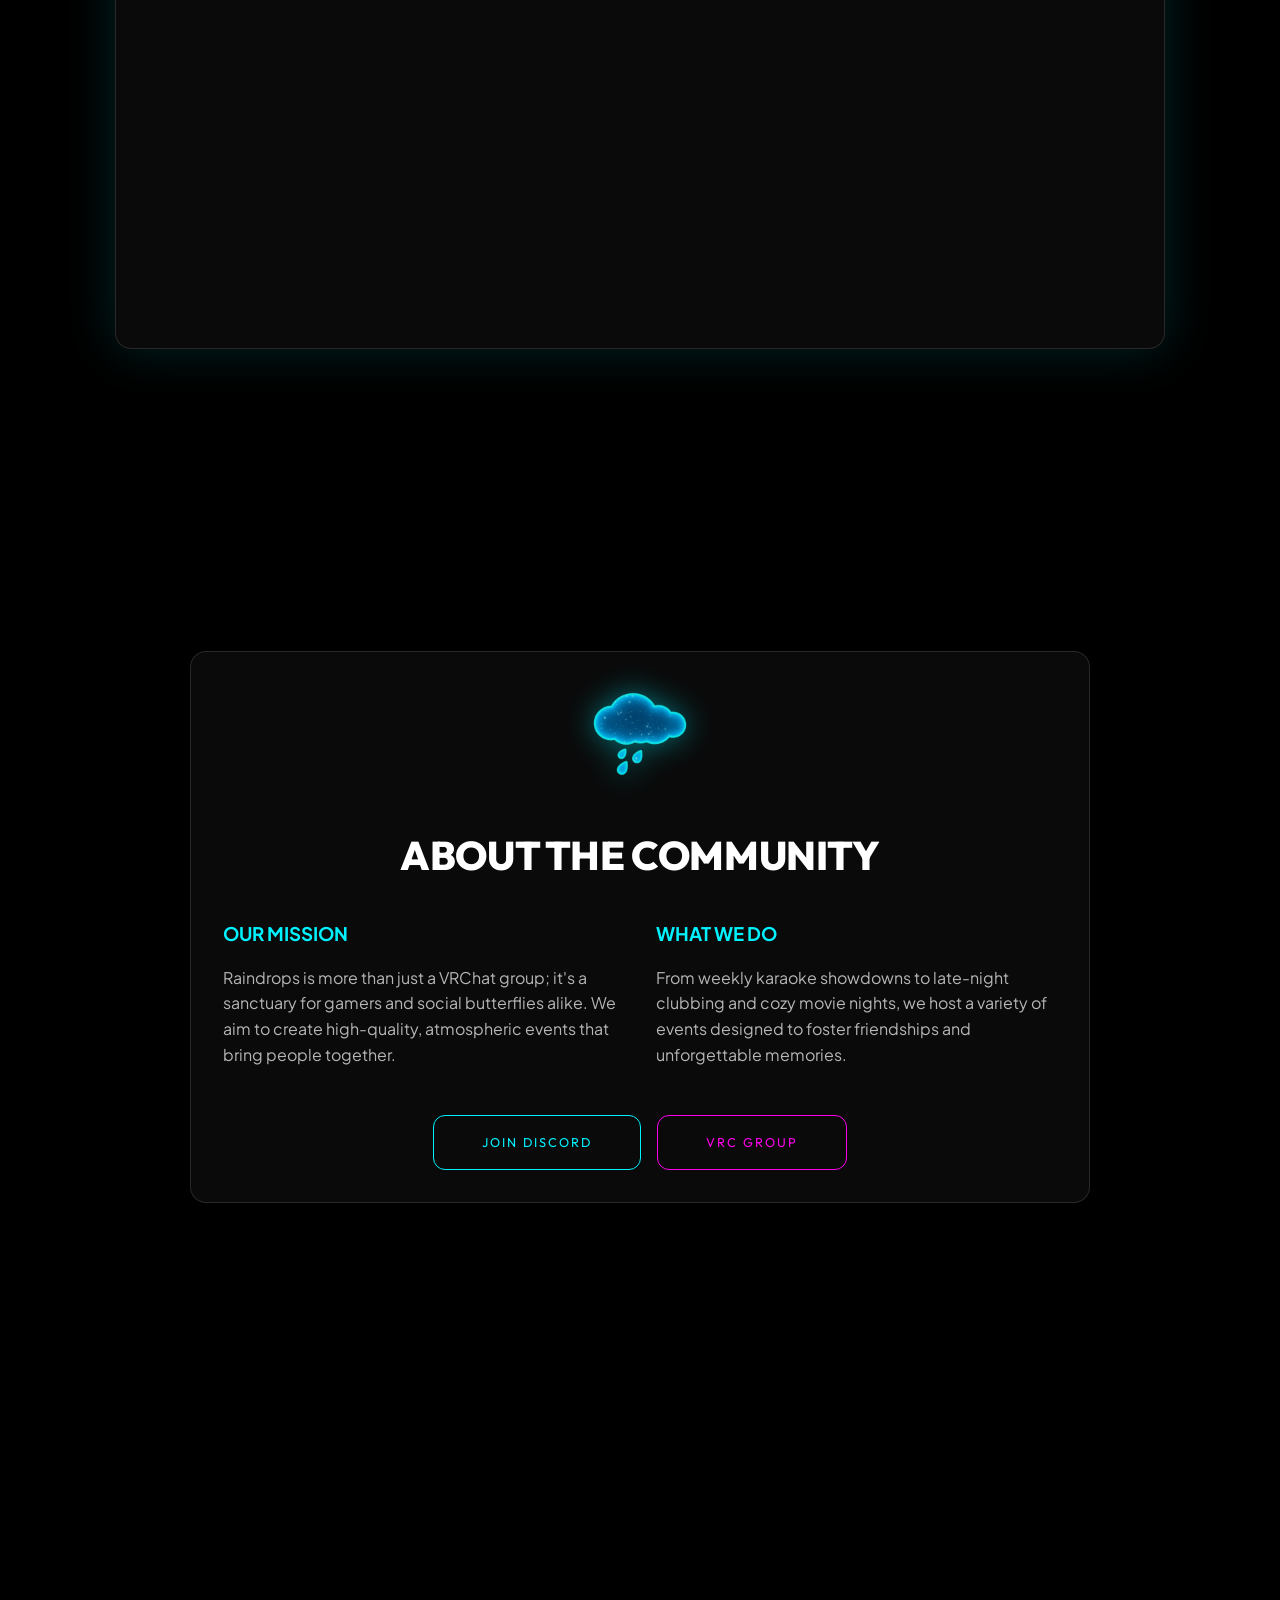
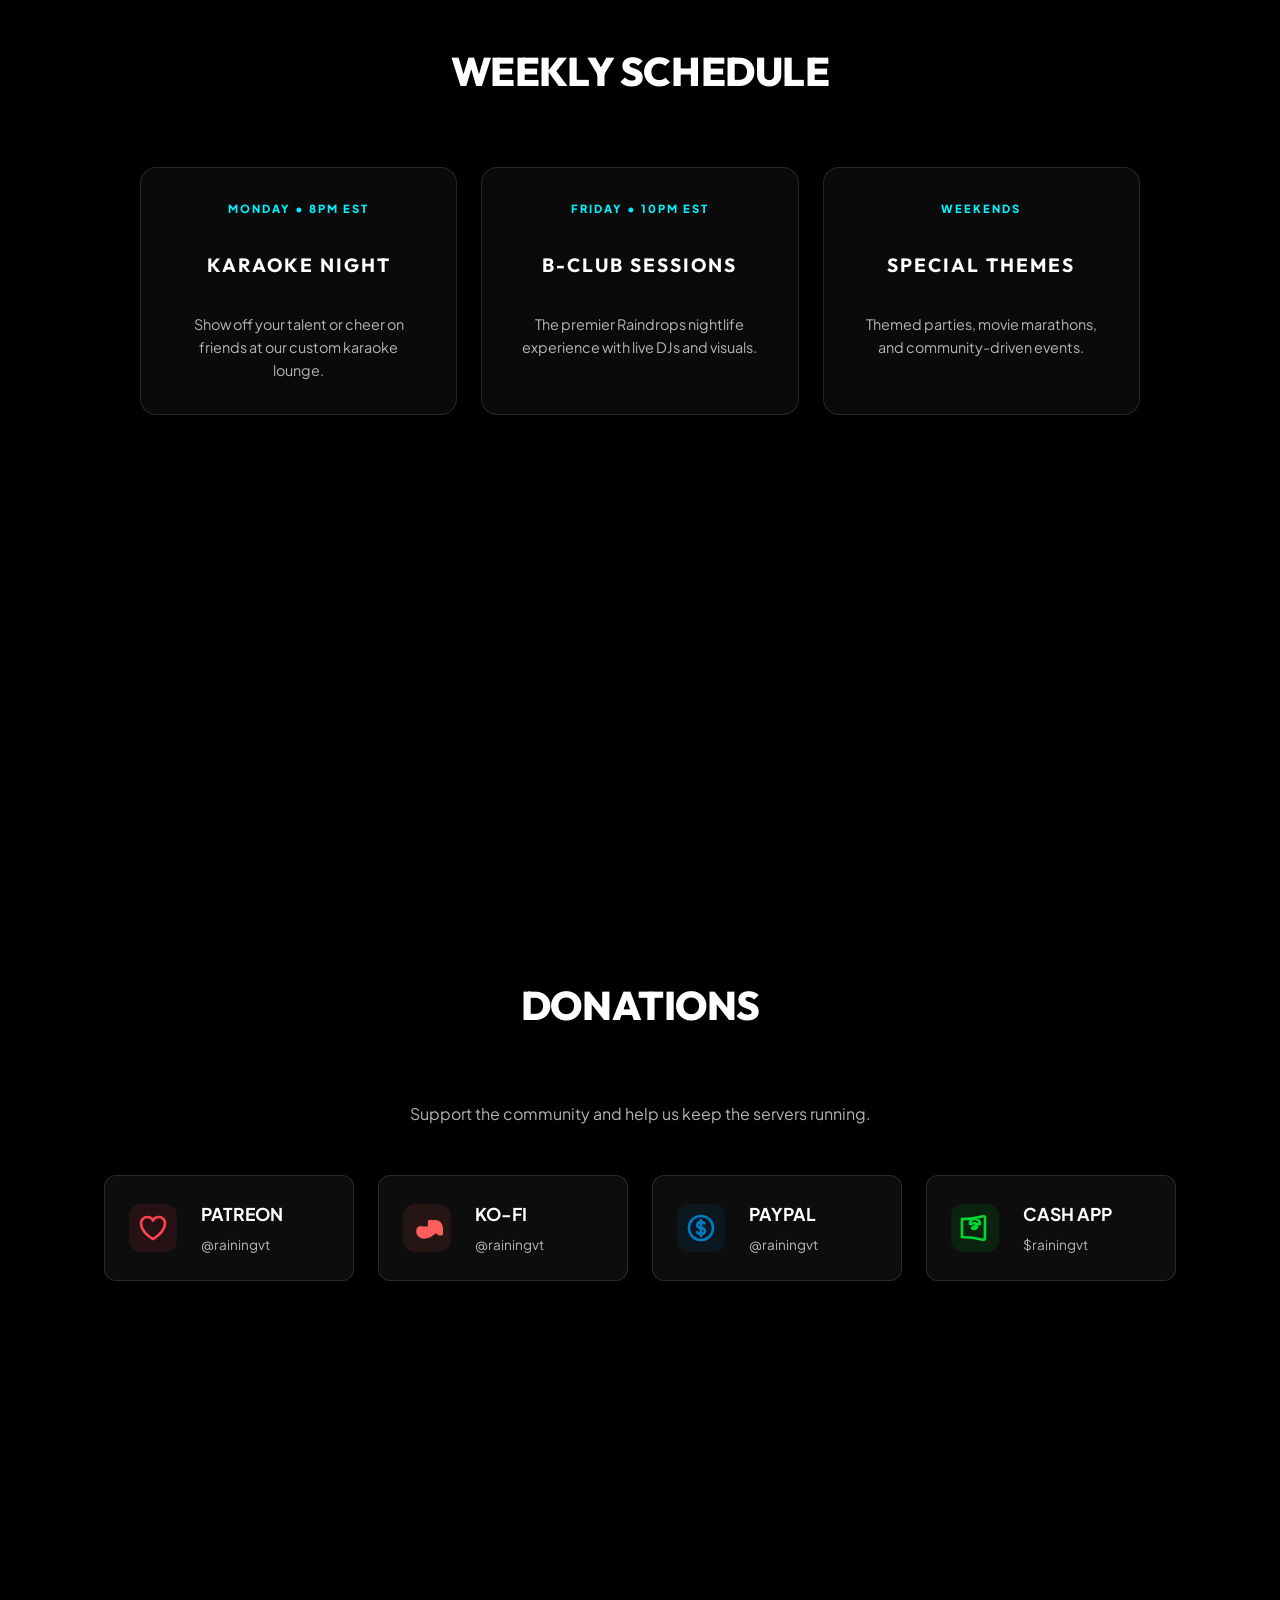
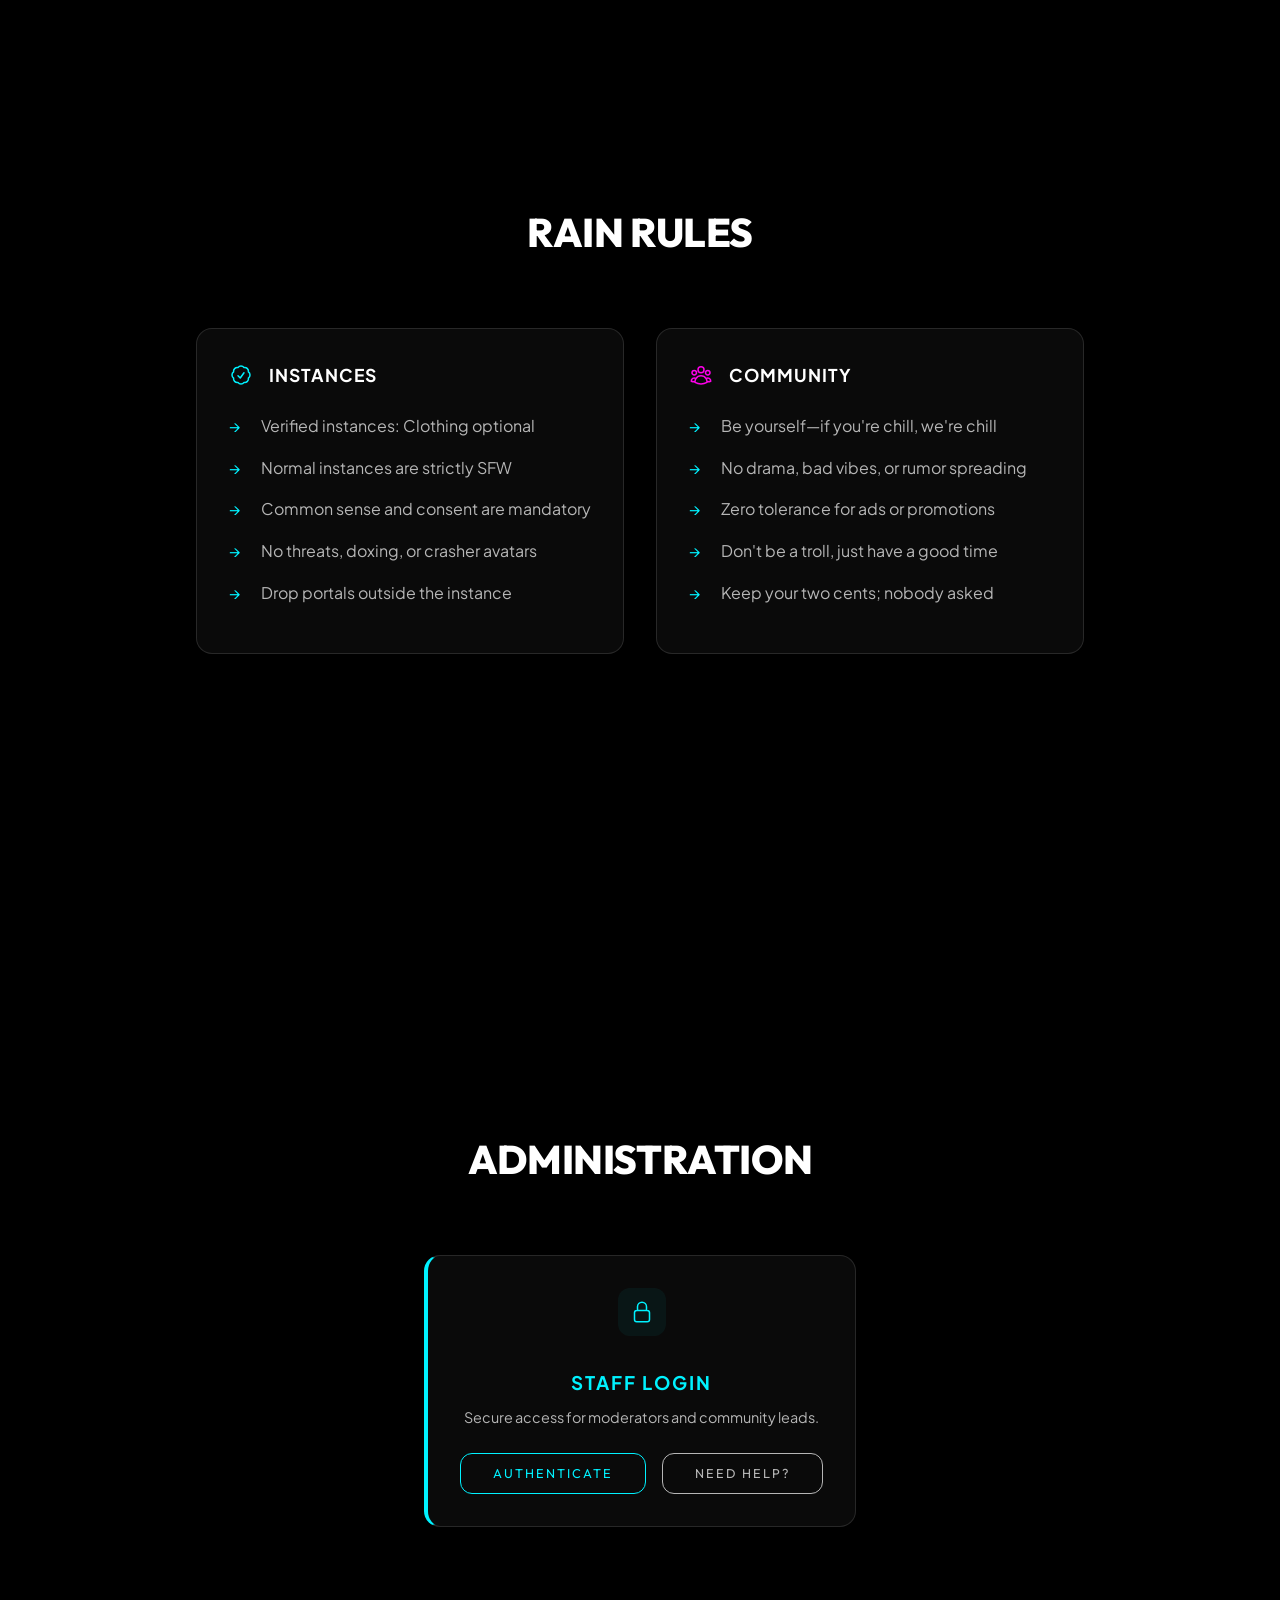
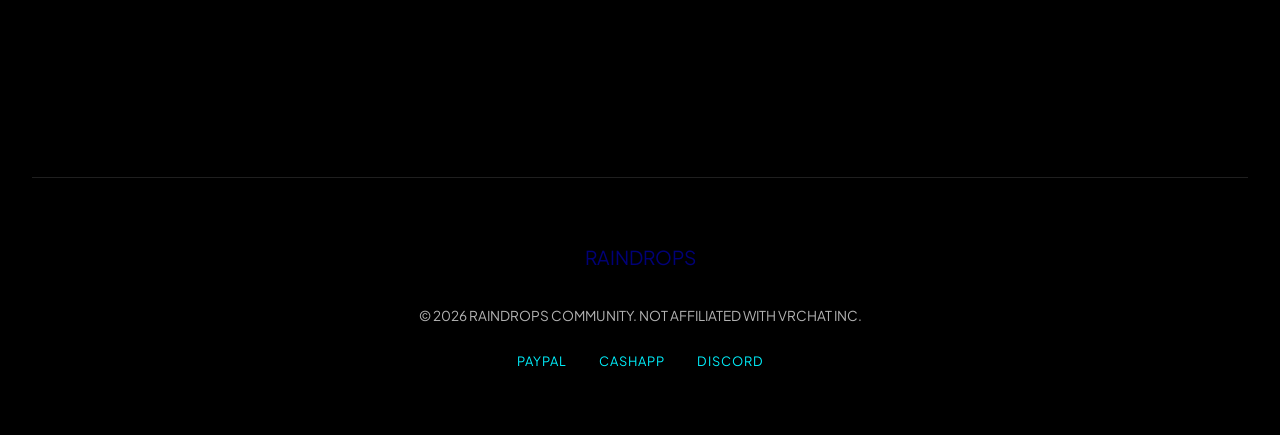
==== commit afa5df69: "Eliminate all layout-breaking inline styles and force 100% mobile width (v1.4)" ====
--- a/index.html
+++ b/index.html
@@ -7,7 +7,7 @@
     <title>RAINDROPS | The Ultimate VRChat Gaming Community</title>
     <meta name="description"
         content="A game & chill community for all. Join our VRChat club, karaoke nights, and exclusive events. Experience the best gaming community in VR.">
-    <link rel="stylesheet" href="index.css?v=1.3">
+    <link rel="stylesheet" href="index.css?v=1.4">
     <link rel="icon" href="assets/logo_icon.png" type="image/png">
     <script src="https://player.twitch.tv/js/embed/v1.js"></script>
 </head>
@@ -99,7 +99,7 @@
                 <h2 class="section-title">THE LIFELINE: LIVE @RAININGVT</h2>
                 <p style="color: var(--text-dim); max-width: 800px; margin: 0 auto;">The heart of our community. Watch the live streams, sets, and sessions right here.</p>
             </div>
-            <div class="glass" style="width: 100%; max-width: 1050px; overflow: hidden; aspect-ratio: 16/9; border: 1px solid var(--glass-border); box-shadow: 0 0 50px rgba(0, 242, 255, 0.15); position: relative;">
+            <div class="glass live-player-container">
                 <!-- Twitch Embed Container -->
                 <div id="twitch-player" style="width: 100%; height: 100%;"></div>
             </div>
@@ -175,9 +175,8 @@
                 <h2 class="section-title">DONATIONS</h2>
                 <p style="color: var(--text-dim);">Support the community and help us keep the servers running.</p>
             </div>
-            <div class="portal-grid" style="display: flex; justify-content: center; flex-wrap: wrap; gap: 1.5rem;">
-                <a href="https://patreon.com/rainingvt" target="_blank" class="glass portal-item"
-                    style="flex: 1; min-width: 250px; max-width: 300px; padding: 1.5rem; display: flex; align-items: center; gap: 1.5rem; text-decoration: none;">
+            <div class="portal-grid">
+                <a href="https://patreon.com/rainingvt" target="_blank" class="glass portal-item">
                     <div class="portal-icon" style="background: rgba(255, 66, 77, 0.1);">
                         <svg style="width: 32px; height: 32px; color: #ff424d;" xmlns="http://www.w3.org/2000/svg" fill="none" viewBox="0 0 24 24" stroke-width="2" stroke="currentColor">
                            <path stroke-linecap="round" stroke-linejoin="round" d="M21 8.25c0-2.485-2.099-4.5-4.688-4.5-1.935 0-3.597 1.126-4.312 2.733-.715-1.607-2.377-2.733-4.313-2.733C5.1 3.75 3 5.765 3 8.25c0 7.22 9 12 9 12s9-4.78 9-12z" />
@@ -188,8 +187,7 @@
                         <p style="color: var(--text-dim); font-size: 0.85rem; margin-top: 0.4rem;">@rainingvt</p>
                     </div>
                 </a>
-                <a href="https://ko-fi.com/rainingvt" target="_blank" class="glass portal-item"
-                    style="flex: 1; min-width: 250px; max-width: 300px; padding: 1.5rem; display: flex; align-items: center; gap: 1.5rem; text-decoration: none;">
+                <a href="https://ko-fi.com/rainingvt" target="_blank" class="glass portal-item">
                     <div class="portal-icon" style="background: rgba(255, 94, 91, 0.1);">
                         <svg style="width: 32px; height: 32px; color: #ff5e5b;" xmlns="http://www.w3.org/2000/svg" fill="currentColor" viewBox="0 0 24 24">
                             <path d="M23.88 11.48c-.28-3.05-2.43-5.27-5.46-5.44-2.81-.16-5.4.08-5.4.08-.22.02-.38.22-.38.44l.05 4.31s-3.79-.1-5.11-.26c-1.35-.16-2.5.42-3.15 1.57-.45.81-.6 1.83-.5 2.87.2 2.05 1.34 3.7 3.32 4.49 1.95.78 4.67.63 7.02-.55.76-.38 1.48-.84 2.14-1.39l.27-.22 1.46-1.1c.36-.27.81-.22 1.14.07.03.03.07.06.1.1 2.37 1.93 5.4 1.18 5.75-.95.38-2.38-.45-3.69-.95-3.83z" />
@@ -200,8 +198,7 @@
                         <p style="color: var(--text-dim); font-size: 0.85rem; margin-top: 0.4rem;">@rainingvt</p>
                     </div>
                 </a>
-                <a href="https://paypal.me/rainingvt" target="_blank" class="glass portal-item"
-                    style="flex: 1; min-width: 250px; max-width: 300px; padding: 1.5rem; display: flex; align-items: center; gap: 1.5rem; text-decoration: none;">
+                <a href="https://paypal.me/rainingvt" target="_blank" class="glass portal-item">
                     <div class="portal-icon" style="background: rgba(0, 121, 193, 0.1);">
                         <svg style="width: 32px; height: 32px; color: #0079C1;" xmlns="http://www.w3.org/2000/svg" fill="none" viewBox="0 0 24 24" stroke-width="2" stroke="currentColor">
                             <path stroke-linecap="round" stroke-linejoin="round" d="M12 6v12m-3-2.818l.879.659c1.171.879 3.07.879 4.242 0 1.172-.879 1.172-2.303 0-3.182C13.536 12.219 12.768 12 12 12c-.725 0-1.45-.22-2.003-.659-1.106-.879-1.106-2.303 0-3.182s2.9-.879 4.006 0l.415.33M21 12a9 9 0 11-18 0 9 9 0 0118 0z" />
@@ -212,8 +209,7 @@
                         <p style="color: var(--text-dim); font-size: 0.85rem; margin-top: 0.4rem;">@rainingvt</p>
                     </div>
                 </a>
-                <a href="https://cash.app/$rainingvt" target="_blank" class="glass portal-item"
-                    style="flex: 1; min-width: 250px; max-width: 300px; padding: 1.5rem; display: flex; align-items: center; gap: 1.5rem; text-decoration: none;">
+                <a href="https://cash.app/$rainingvt" target="_blank" class="glass portal-item">
                     <div class="portal-icon" style="background: rgba(0, 214, 50, 0.1);">
                         <svg style="width: 32px; height: 32px; color: #00D632;" xmlns="http://www.w3.org/2000/svg" fill="none" viewBox="0 0 24 24" stroke-width="2" stroke="currentColor">
                             <path stroke-linecap="round" stroke-linejoin="round" d="M2.25 18.75a60.07 60.07 0 0115.797 2.101c.727.198 1.453-.342 1.453-1.096V4.245c0-.754-.726-1.294-1.453-1.096A60.07 60.07 0 012.25 5.25v13.5zm7.5-6.75A2.25 2.25 0 109.75 9h-1.5a3.75 3.75 0 117.5 0h-1.5z" />
@@ -311,7 +307,7 @@
         </footer>
     </main>
 
-    <script src="index.js?v=1.3"></script>
+    <script src="index.js?v=1.4"></script>
     <script>
         // Initialize Twitch Player
         var options = {
--- a/index.css
+++ b/index.css
@@ -183,6 +183,17 @@
 
 .nav-link-small:hover {
     color: var(--text-main);
+}
+
+.live-player-container {
+    width: 100%;
+    max-width: 1050px;
+    overflow: hidden;
+    aspect-ratio: 16/9;
+    border: 1px solid var(--glass-border);
+    box-shadow: 0 0 50px rgba(0, 242, 255, 0.15);
+    position: relative;
+    margin: 0 auto;
 }
 
 /* Hamburger Menu */
@@ -425,6 +436,13 @@
     margin: 0 auto;
 }
 
+.portal-grid {
+    display: flex;
+    justify-content: center;
+    flex-wrap: wrap;
+    gap: 1.5rem;
+}
+
 .portal-item {
     display: flex;
     align-items: center;
@@ -434,8 +452,11 @@
     color: inherit;
     transition: all 0.3s ease;
     flex: 1;
-    min-width: 300px;
-    max-width: 480px;
+    min-width: 250px;
+    max-width: 350px;
+    border: 1px solid var(--glass-border);
+    background: rgba(255, 255, 255, 0.05);
+    border-radius: 12px;
 }
 
 .portal-item:hover {
@@ -597,26 +618,27 @@
 
 /* Force mobile styles if is-mobile class is present (for iframes) */
 html.is-mobile { font-size: 18px !important; }
-body.is-mobile { overflow-x: hidden; width: 100%; }
+body.is-mobile { overflow-x: hidden !important; width: 100% !important; margin: 0 !important; }
 body.is-mobile .nav-links, body.is-mobile .nav-actions { display: none !important; }
 body.is-mobile .hamburger { display: flex !important; }
-body.is-mobile .container { max-width: 100% !important; width: 100% !important; padding: 0 1rem; box-sizing: border-box; }
-body.is-mobile section { padding: 3rem 0; min-height: auto; align-items: center; width: 100% !important; box-sizing: border-box; }
+body.is-mobile .container { max-width: 100% !important; width: 100% !important; padding: 0 1rem !important; box-sizing: border-box !important; }
+body.is-mobile section { padding: 3rem 0 !important; min-height: auto; align-items: center; width: 100% !important; box-sizing: border-box !important; }
 body.is-mobile .hero-content img { max-width: 85% !important; height: auto !important; margin-bottom: 1rem; }
 body.is-mobile .hero-content p { font-size: 1.1rem !important; line-height: 1.6; padding: 0 1rem; }
 body.is-mobile .section-title { font-size: 1.8rem !important; margin-bottom: 1.5rem; text-align: center; }
-body.is-mobile .stats-grid { display: flex !important; flex-direction: column !important; gap: 0.75rem; width: 100%; }
-body.is-mobile .stat-item { padding: 1.25rem !important; width: 100%; box-sizing: border-box; }
+body.is-mobile .stats-grid { display: flex !important; flex-direction: column !important; gap: 0.75rem; width: 100% !important; }
+body.is-mobile .stat-item { padding: 1.25rem !important; width: 100% !important; box-sizing: border-box; }
 body.is-mobile .stat-value { font-size: 2.2rem !important; }
 body.is-mobile .stat-label { font-size: 0.8rem !important; letter-spacing: 1px; }
-body.is-mobile .events-grid { display: flex !important; flex-direction: column !important; gap: 1rem !important; width: 100%; }
-body.is-mobile .event-card { padding: 1.5rem !important; width: 100%; box-sizing: border-box; transform: none !important; }
+body.is-mobile .live-player-container { max-width: 100% !important; width: 100% !important; aspect-ratio: 16/9 !important; height: auto !important; margin: 0 !important; }
+body.is-mobile .events-grid { display: flex !important; flex-direction: column !important; gap: 1rem !important; width: 100% !important; }
+body.is-mobile .event-card { padding: 1.5rem !important; width: 100% !important; box-sizing: border-box; transform: none !important; }
 body.is-mobile .event-card h3 { font-size: 1.4rem !important; margin: 0.5rem 0 !important; }
 body.is-mobile .event-tag { font-size: 0.9rem !important; }
-body.is-mobile .portal-container { flex-direction: column !important; }
-body.is-mobile .portal-item { width: 100% !important; box-sizing: border-box; padding: 1.25rem !important; }
+body.is-mobile .portal-grid { flex-direction: column !important; width: 100% !important; gap: 1rem !important; }
+body.is-mobile .portal-item { width: 100% !important; box-sizing: border-box !important; padding: 1.25rem !important; min-width: 0 !important; max-width: 100% !important; }
 body.is-mobile .cta-button { font-size: 1rem !important; padding: 0.8rem 1.5rem !important; }
-body.is-mobile footer div { flex-direction: column; text-align: center; gap: 1.5rem !important; }
+body.is-mobile footer div { flex-direction: column !important; text-align: center; gap: 1.5rem !important; }
 
 /* Animations */
 @keyframes fadeIn {
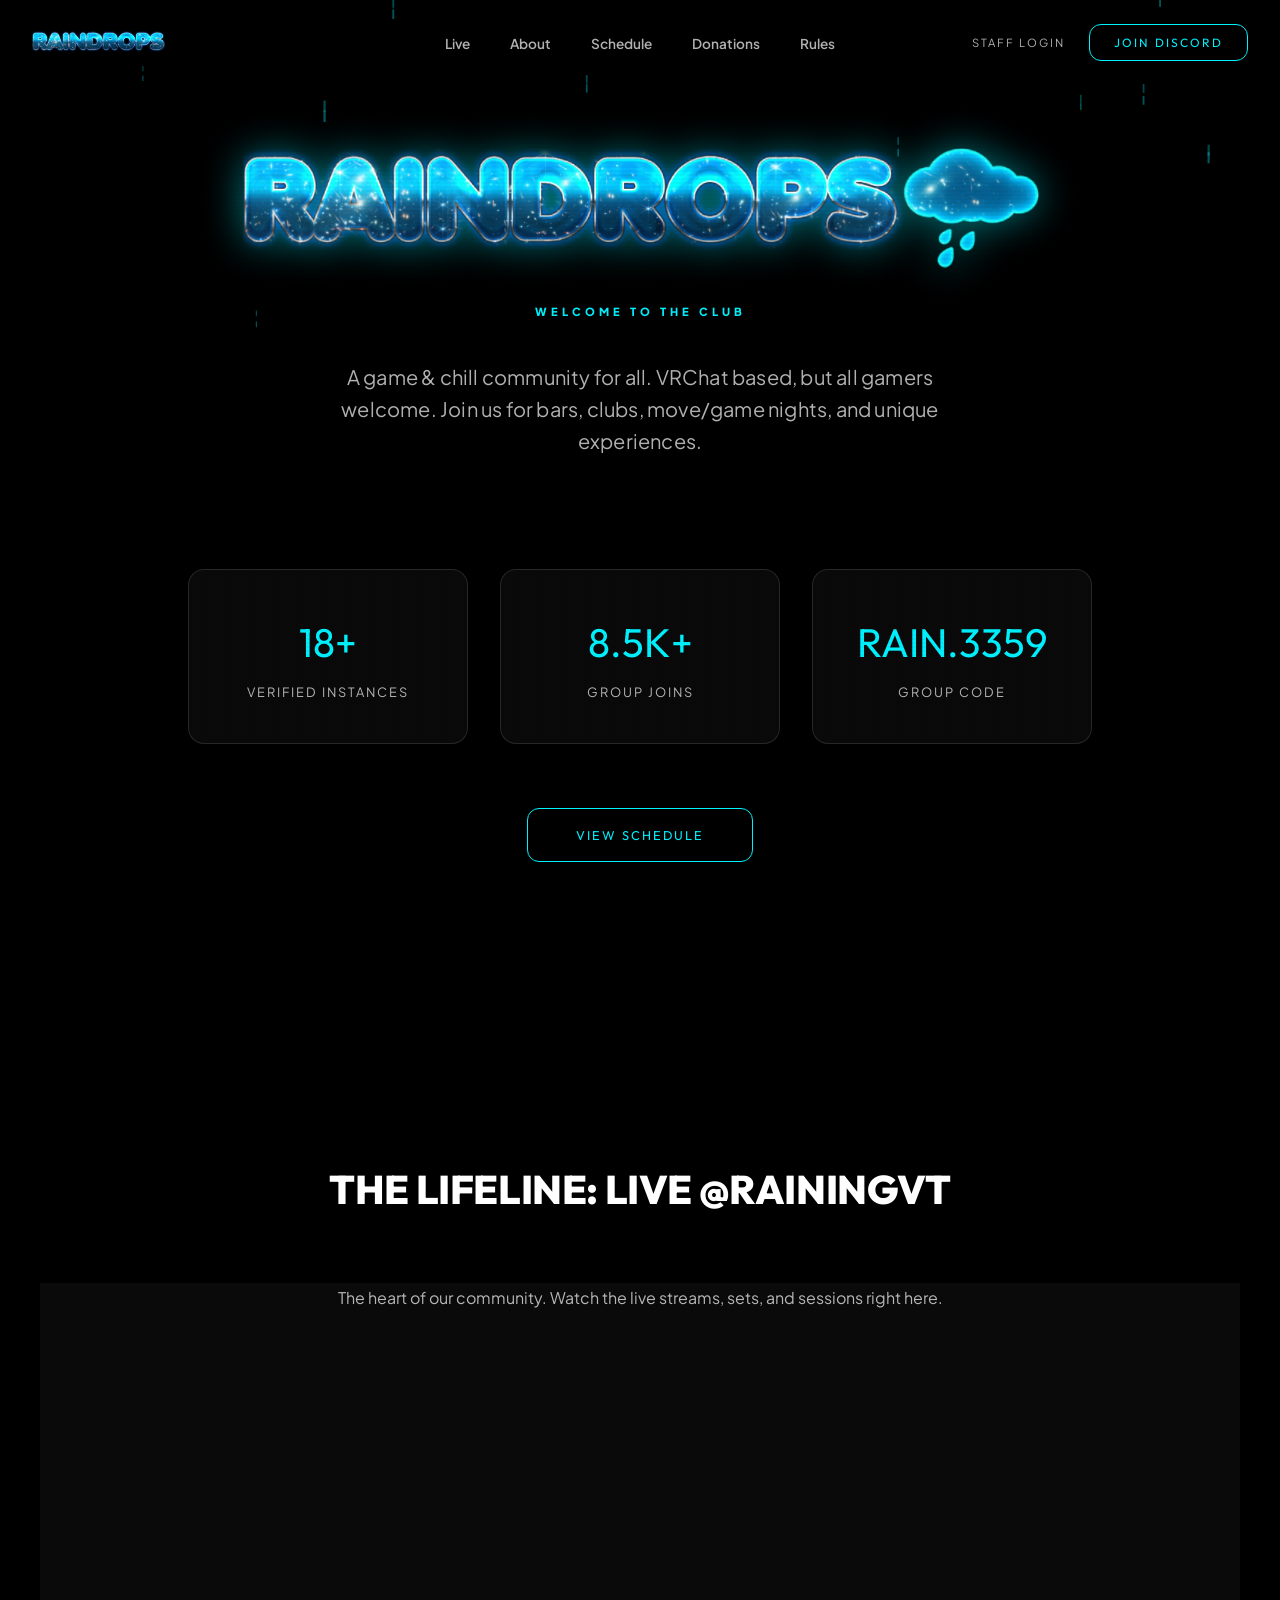
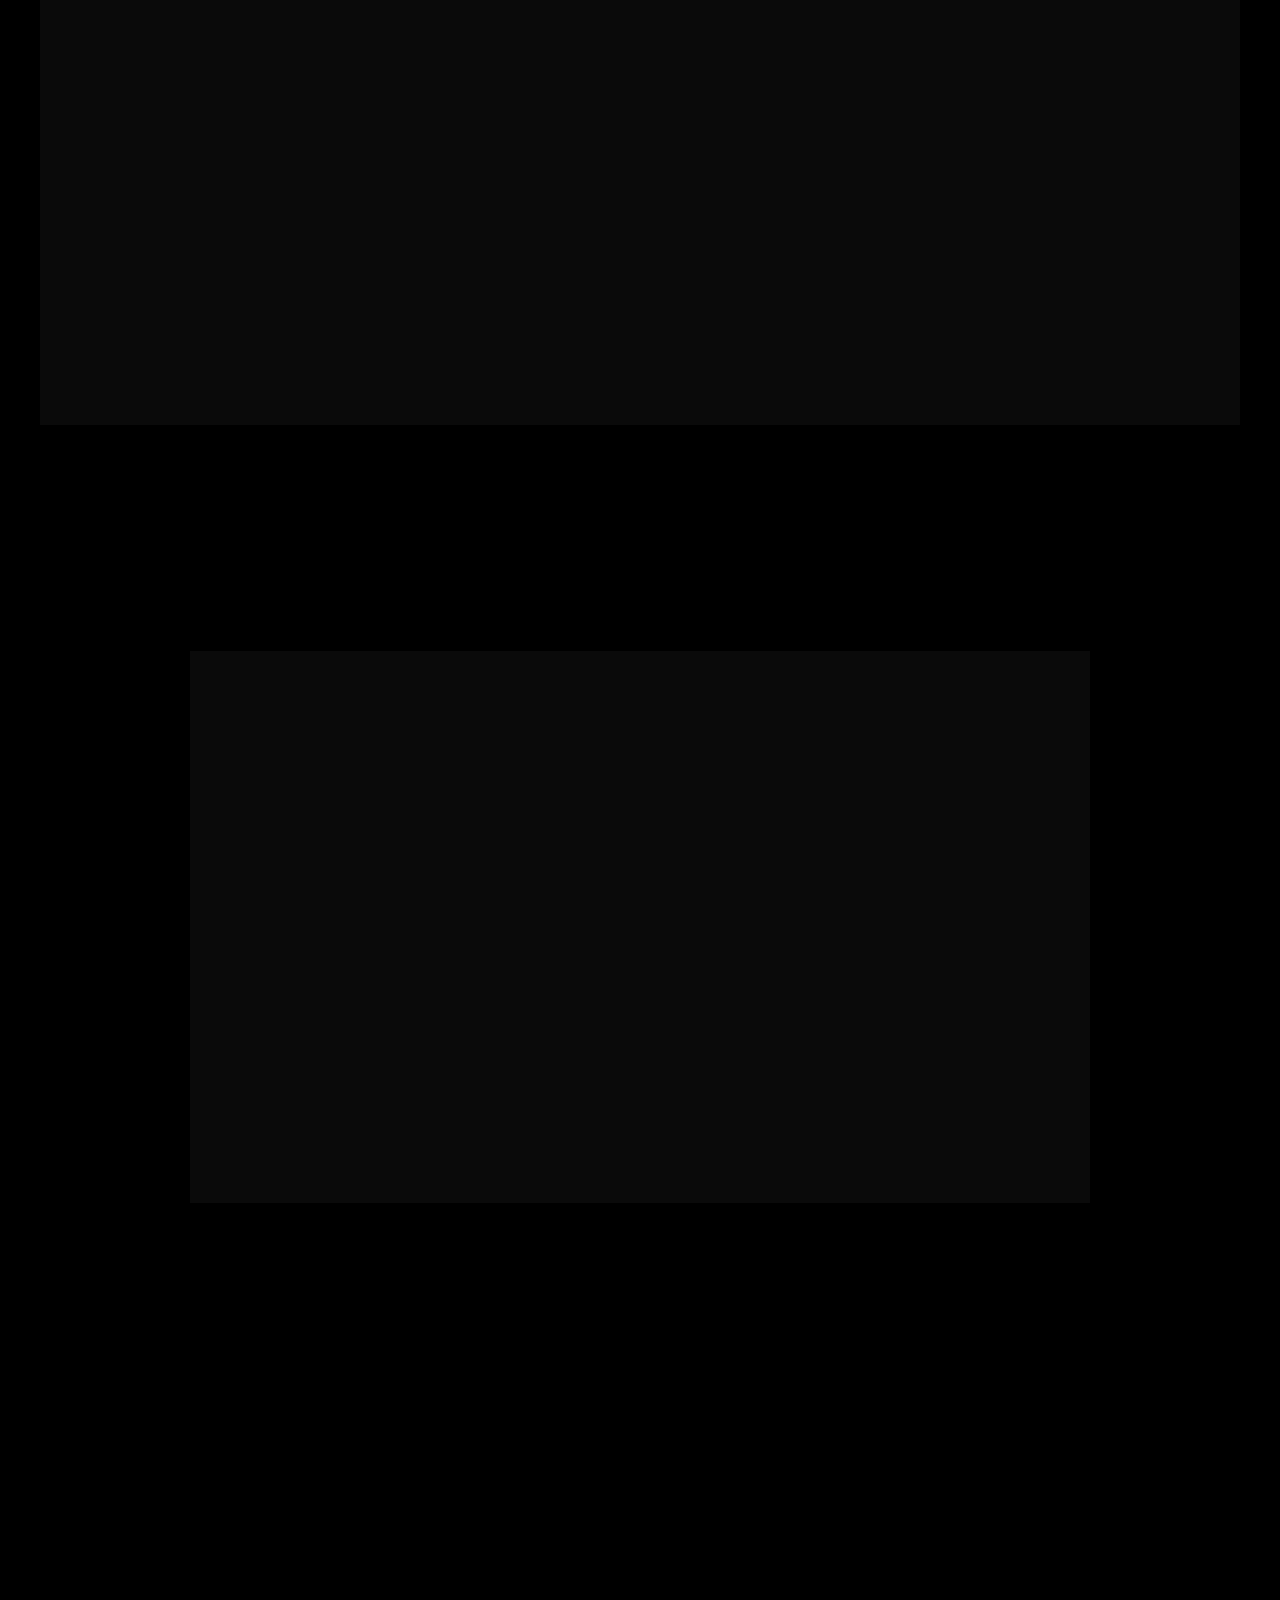
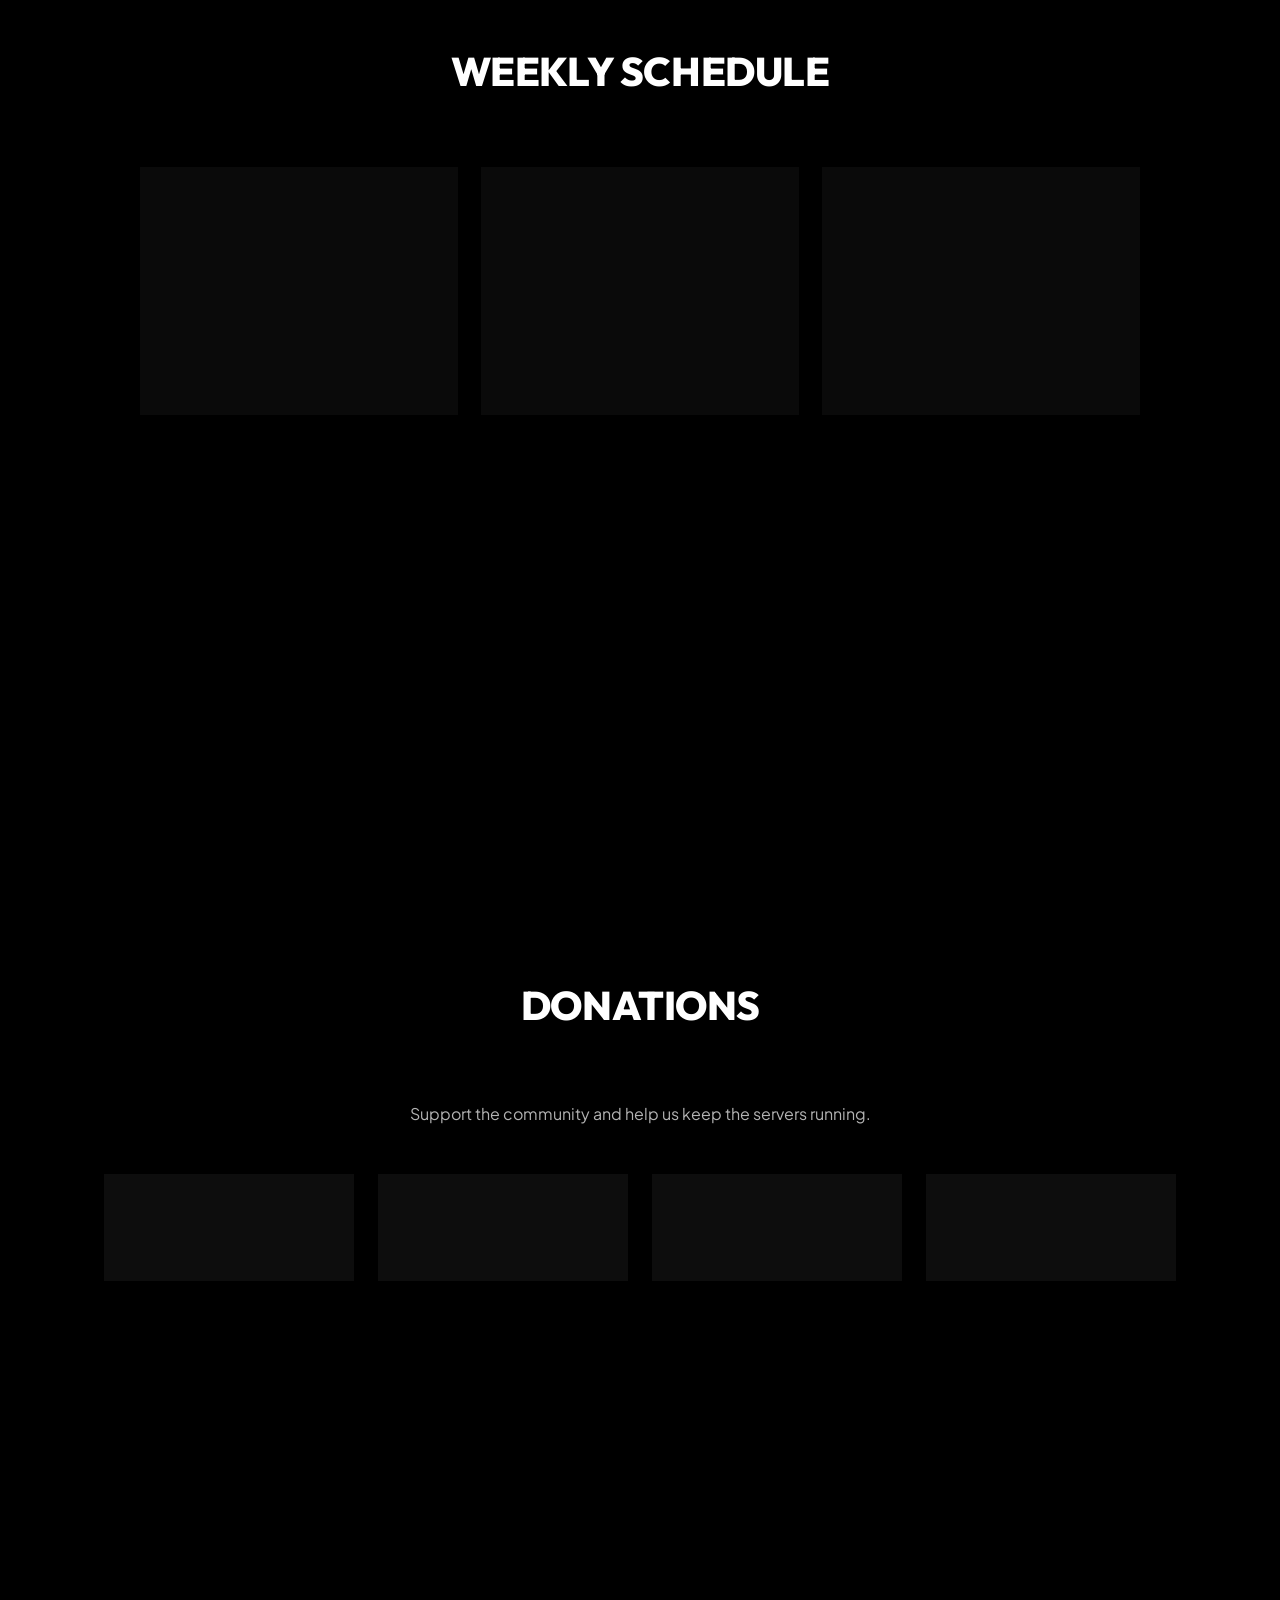
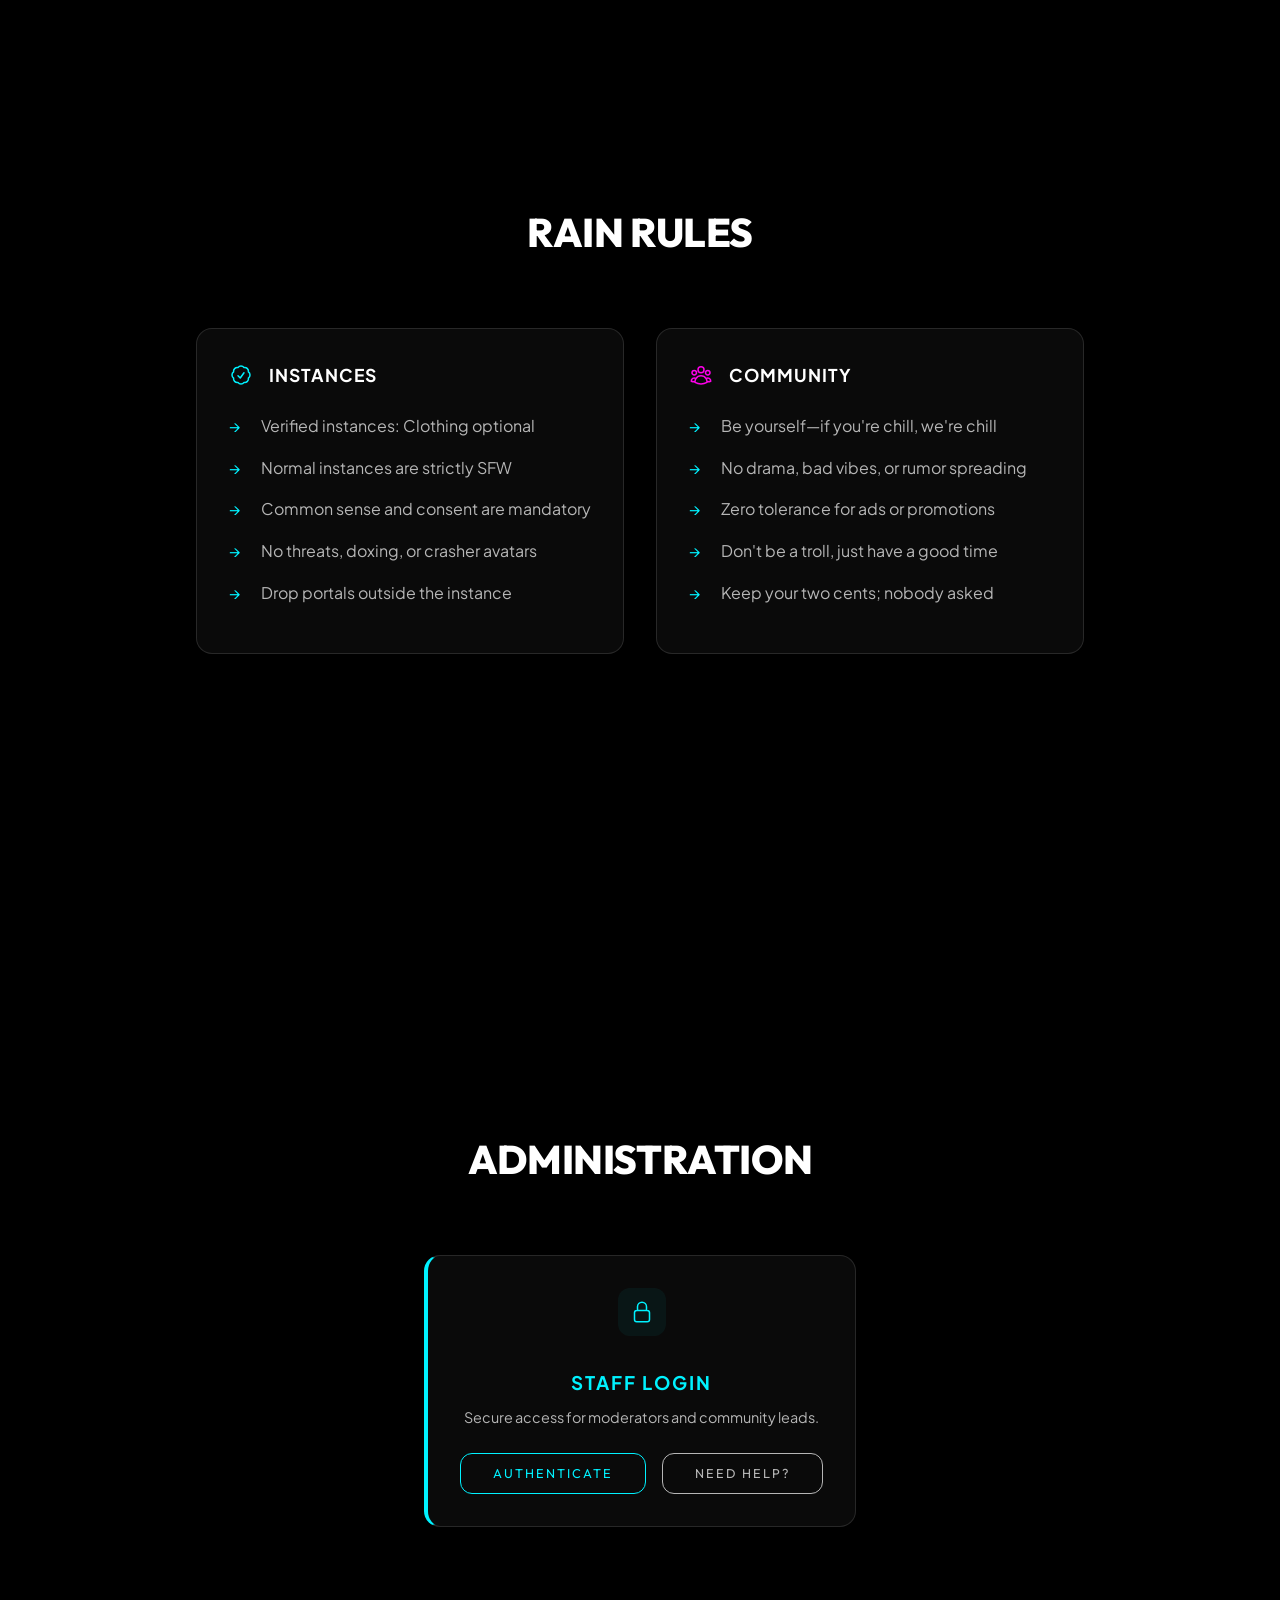
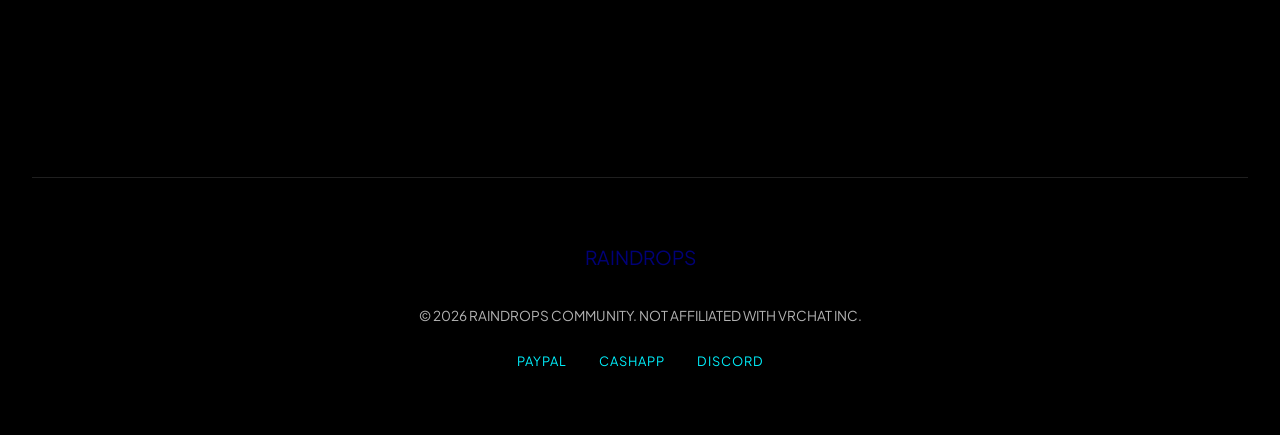
==== commit e06fbe46: "Implement Nuclear Option: vw-based mobile scaling for masked iframes (v1.5)" ====
--- a/index.html
+++ b/index.html
@@ -7,7 +7,7 @@
     <title>RAINDROPS | The Ultimate VRChat Gaming Community</title>
     <meta name="description"
         content="A game & chill community for all. Join our VRChat club, karaoke nights, and exclusive events. Experience the best gaming community in VR.">
-    <link rel="stylesheet" href="index.css?v=1.4">
+    <link rel="stylesheet" href="index.css?v=1.5">
     <link rel="icon" href="assets/logo_icon.png" type="image/png">
     <script src="https://player.twitch.tv/js/embed/v1.js"></script>
 </head>
@@ -307,7 +307,7 @@
         </footer>
     </main>
 
-    <script src="index.js?v=1.4"></script>
+    <script src="index.js?v=1.5"></script>
     <script>
         // Initialize Twitch Player
         var options = {
--- a/index.css
+++ b/index.css
@@ -616,29 +616,42 @@
     }
 }
 
-/* Force mobile styles if is-mobile class is present (for iframes) */
-html.is-mobile { font-size: 18px !important; }
-body.is-mobile { overflow-x: hidden !important; width: 100% !important; margin: 0 !important; }
+/* NUCLEAR OPTION: Viewport-Width Scaling for Masked Iframes */
+html.is-mobile { font-size: 4.5vw !important; }
+body.is-mobile { 
+    overflow-x: hidden !important; 
+    width: 100vw !important; 
+    margin: 0 !important; 
+    position: relative;
+    font-size: 4.5vw !important;
+}
 body.is-mobile .nav-links, body.is-mobile .nav-actions { display: none !important; }
-body.is-mobile .hamburger { display: flex !important; }
-body.is-mobile .container { max-width: 100% !important; width: 100% !important; padding: 0 1rem !important; box-sizing: border-box !important; }
-body.is-mobile section { padding: 3rem 0 !important; min-height: auto; align-items: center; width: 100% !important; box-sizing: border-box !important; }
-body.is-mobile .hero-content img { max-width: 85% !important; height: auto !important; margin-bottom: 1rem; }
-body.is-mobile .hero-content p { font-size: 1.1rem !important; line-height: 1.6; padding: 0 1rem; }
-body.is-mobile .section-title { font-size: 1.8rem !important; margin-bottom: 1.5rem; text-align: center; }
-body.is-mobile .stats-grid { display: flex !important; flex-direction: column !important; gap: 0.75rem; width: 100% !important; }
-body.is-mobile .stat-item { padding: 1.25rem !important; width: 100% !important; box-sizing: border-box; }
-body.is-mobile .stat-value { font-size: 2.2rem !important; }
-body.is-mobile .stat-label { font-size: 0.8rem !important; letter-spacing: 1px; }
-body.is-mobile .live-player-container { max-width: 100% !important; width: 100% !important; aspect-ratio: 16/9 !important; height: auto !important; margin: 0 !important; }
-body.is-mobile .events-grid { display: flex !important; flex-direction: column !important; gap: 1rem !important; width: 100% !important; }
-body.is-mobile .event-card { padding: 1.5rem !important; width: 100% !important; box-sizing: border-box; transform: none !important; }
-body.is-mobile .event-card h3 { font-size: 1.4rem !important; margin: 0.5rem 0 !important; }
-body.is-mobile .event-tag { font-size: 0.9rem !important; }
-body.is-mobile .portal-grid { flex-direction: column !important; width: 100% !important; gap: 1rem !important; }
-body.is-mobile .portal-item { width: 100% !important; box-sizing: border-box !important; padding: 1.25rem !important; min-width: 0 !important; max-width: 100% !important; }
-body.is-mobile .cta-button { font-size: 1rem !important; padding: 0.8rem 1.5rem !important; }
-body.is-mobile footer div { flex-direction: column !important; text-align: center; gap: 1.5rem !important; }
+body.is-mobile .hamburger { display: flex !important; transform: scale(1.5); top: 5vw; right: 5vw; }
+body.is-mobile .container { max-width: 100vw !important; width: 100vw !important; padding: 0 5vw !important; box-sizing: border-box !important; }
+body.is-mobile section { padding: 12vw 0 !important; min-height: auto; width: 100vw !important; box-sizing: border-box !important; }
+body.is-mobile .hero-content img { max-width: 80vw !important; height: auto !important; margin-bottom: 5vw; }
+body.is-mobile .hero-content p { font-size: 5vw !important; line-height: 1.5; padding: 0 5vw; }
+body.is-mobile .section-title { font-size: 10vw !important; margin-bottom: 8vw; text-align: center; }
+body.is-mobile .stats-grid { display: flex !important; flex-direction: column !important; gap: 4vw; width: 100vw !important; padding: 0 5vw; box-sizing: border-box; }
+body.is-mobile .stat-item { padding: 8vw 5vw !important; width: 100% !important; box-sizing: border-box; }
+body.is-mobile .stat-value { font-size: 12vw !important; }
+body.is-mobile .stat-label { font-size: 4vw !important; letter-spacing: 0.5vw; }
+body.is-mobile .live-player-container { max-width: 90vw !important; width: 90vw !important; aspect-ratio: 16/9 !important; height: auto !important; margin: 0 auto !important; }
+body.is-mobile .events-grid { display: flex !important; flex-direction: column !important; gap: 5vw !important; width: 100vw !important; padding: 0 5vw; box-sizing: border-box; }
+body.is-mobile .event-card { padding: 8vw 5vw !important; width: 100% !important; box-sizing: border-box; transform: none !important; }
+body.is-mobile .event-card h3 { font-size: 7vw !important; margin: 3vw 0 !important; }
+body.is-mobile .event-tag { font-size: 3.5vw !important; }
+body.is-mobile .event-card p { font-size: 4vw !important; }
+body.is-mobile .portal-grid { flex-direction: column !important; width: 100vw !important; gap: 4vw !important; padding: 0 5vw; box-sizing: border-box; }
+body.is-mobile .portal-item { width: 100% !important; box-sizing: border-box !important; padding: 6vw !important; min-width: 0 !important; max-width: 100% !important; gap: 5vw !important; }
+body.is-mobile .portal-icon { width: 12vw !important; height: 12vw !important; min-width: 12vw !important; }
+body.is-mobile .portal-item h3 { font-size: 5vw !important; }
+body.is-mobile .portal-item p { font-size: 3.5vw !important; }
+body.is-mobile .cta-button { font-size: 5vw !important; padding: 4vw 8vw !important; width: 80vw !important; margin: 0 auto; display: block; }
+body.is-mobile footer { padding: 15vw 0 !important; }
+body.is-mobile footer div { flex-direction: column !important; text-align: center; gap: 8vw !important; }
+body.is-mobile .footer-links { flex-direction: column !important; gap: 4vw !important; }
+body.is-mobile .footer-logo img { height: 12vw !important; }
 
 /* Animations */
 @keyframes fadeIn {
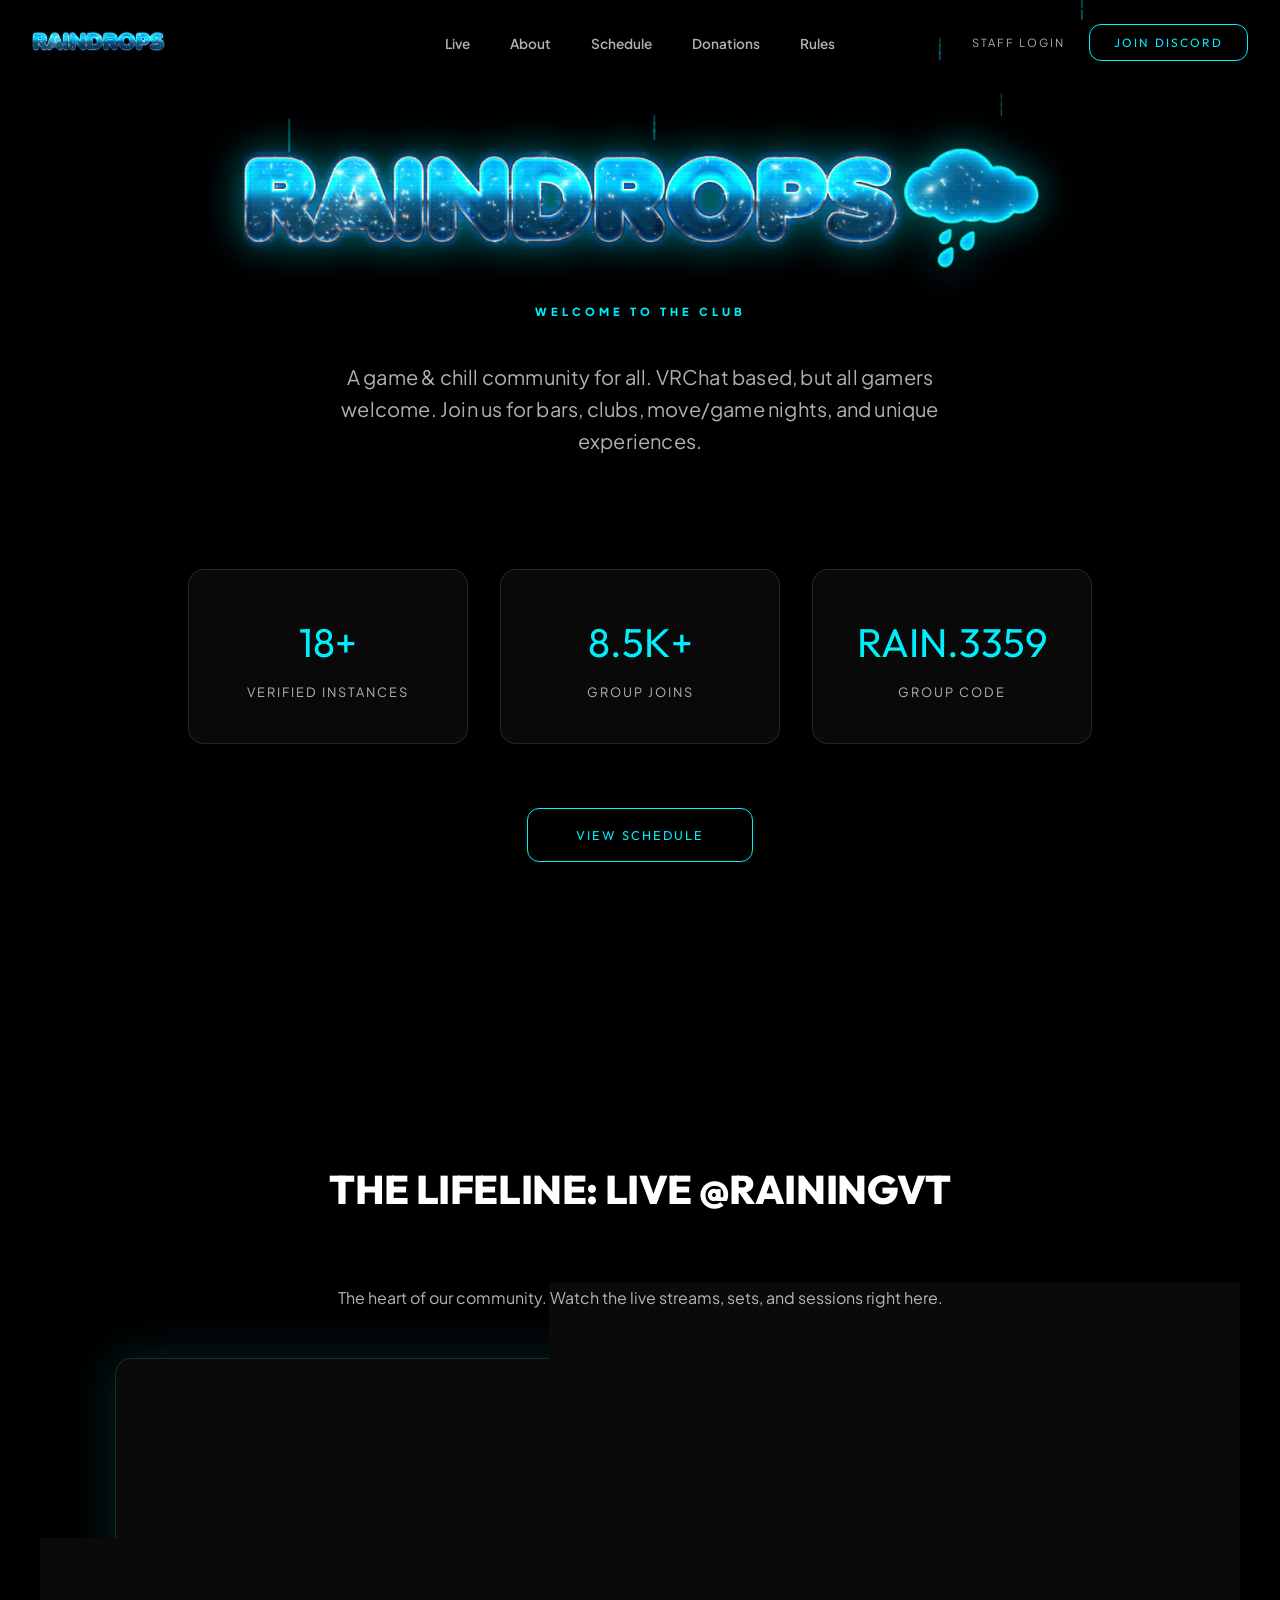
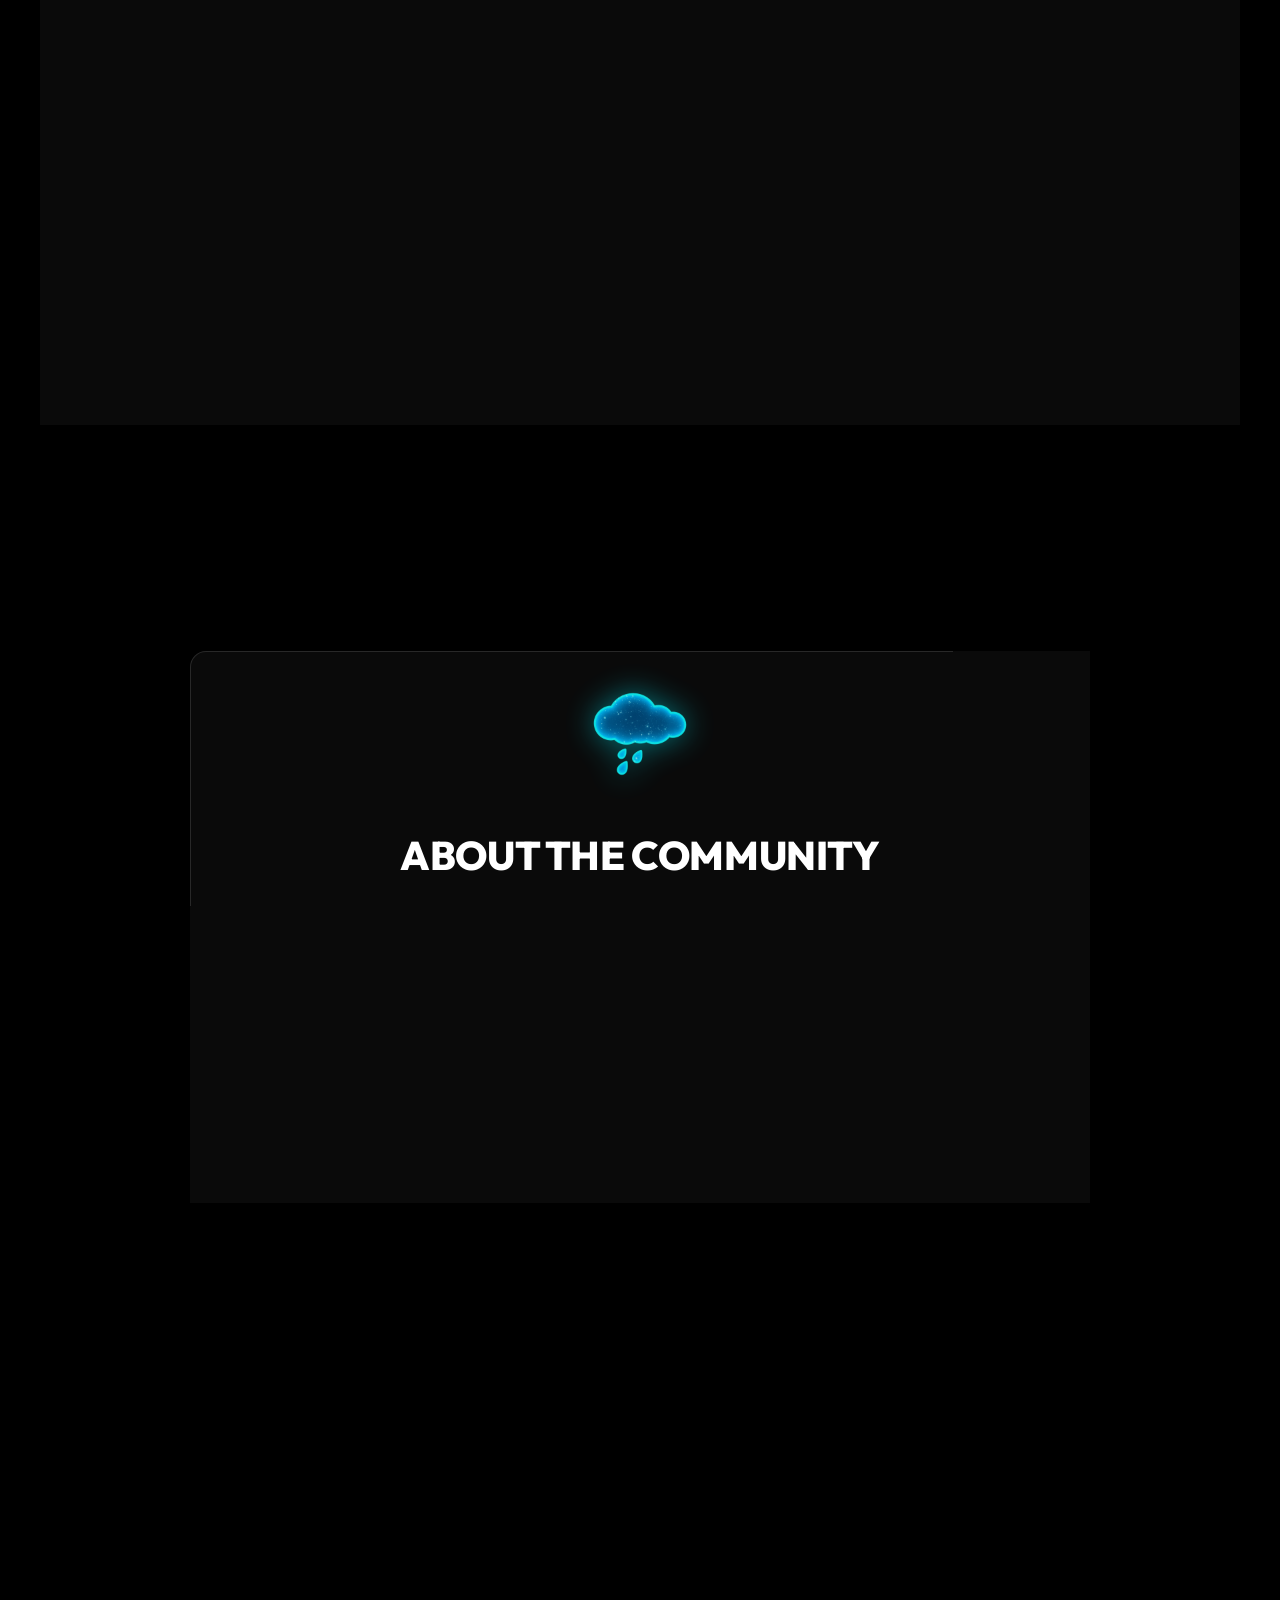
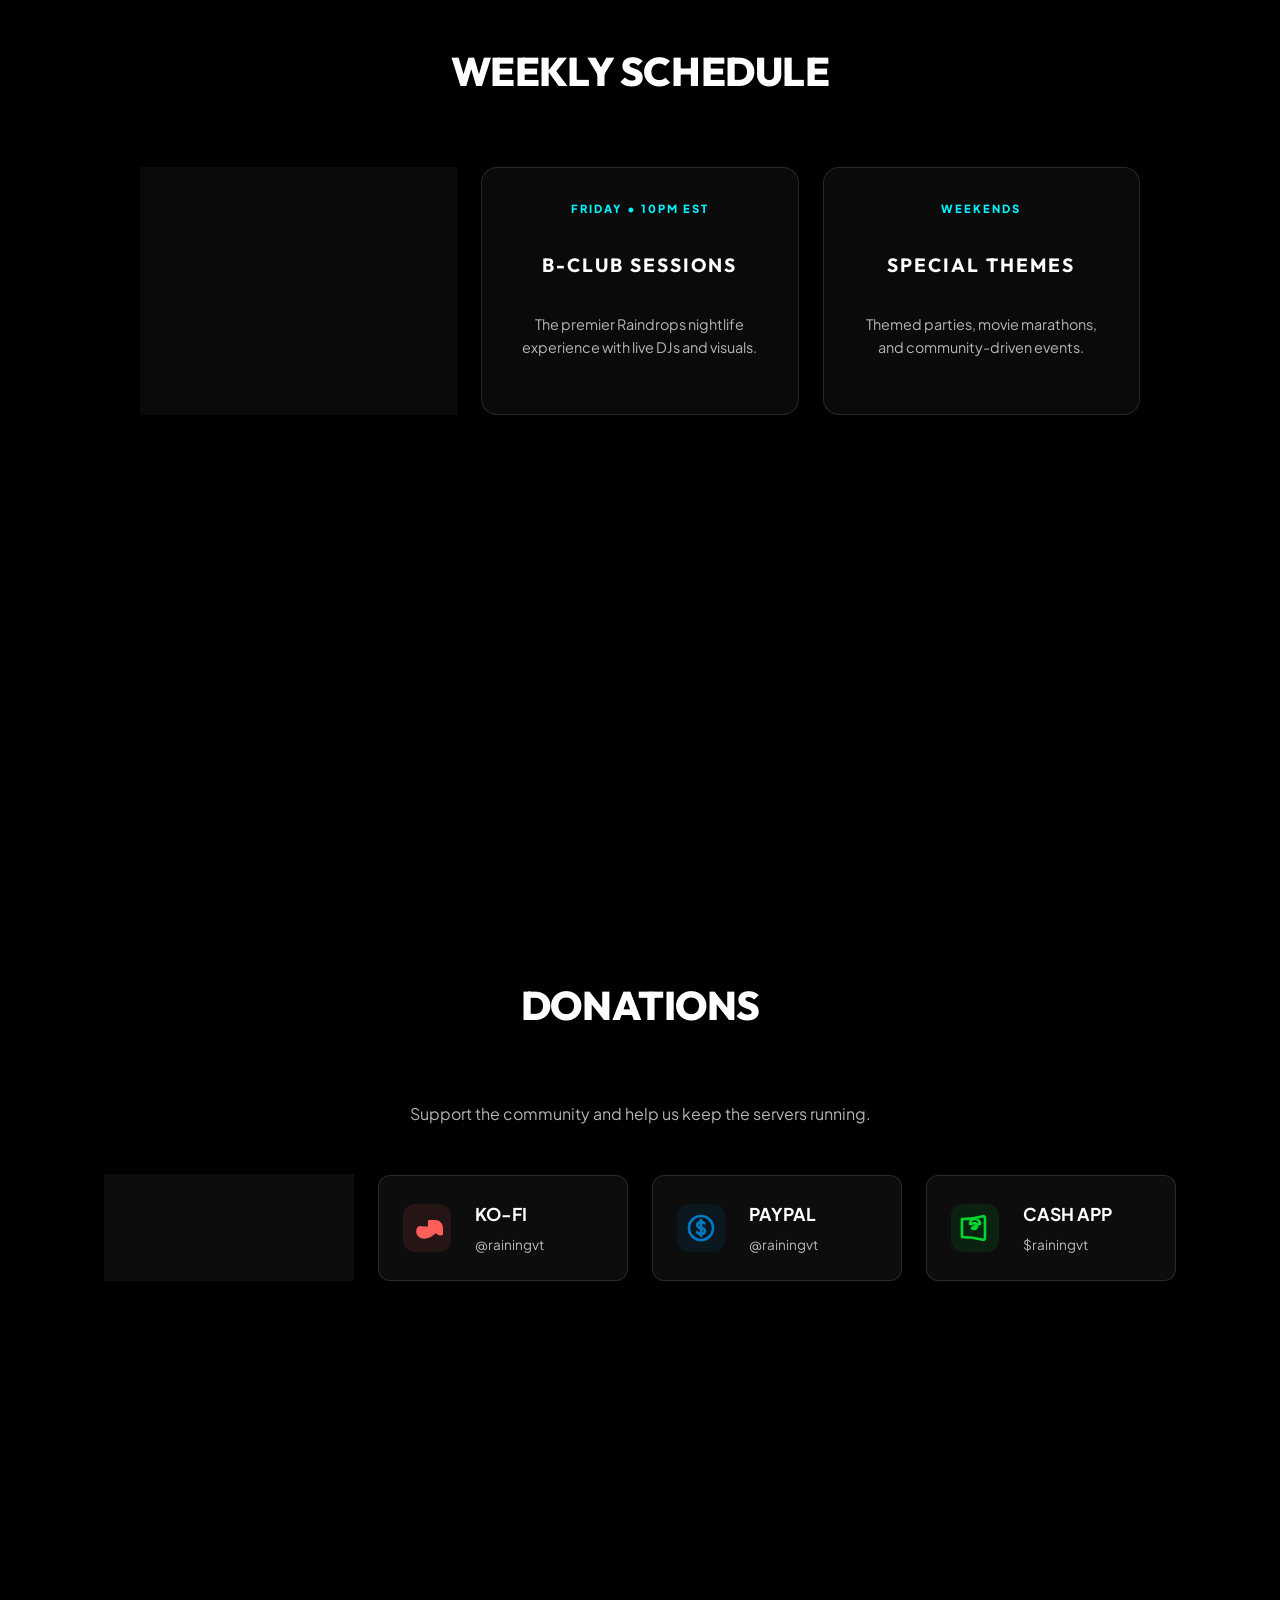
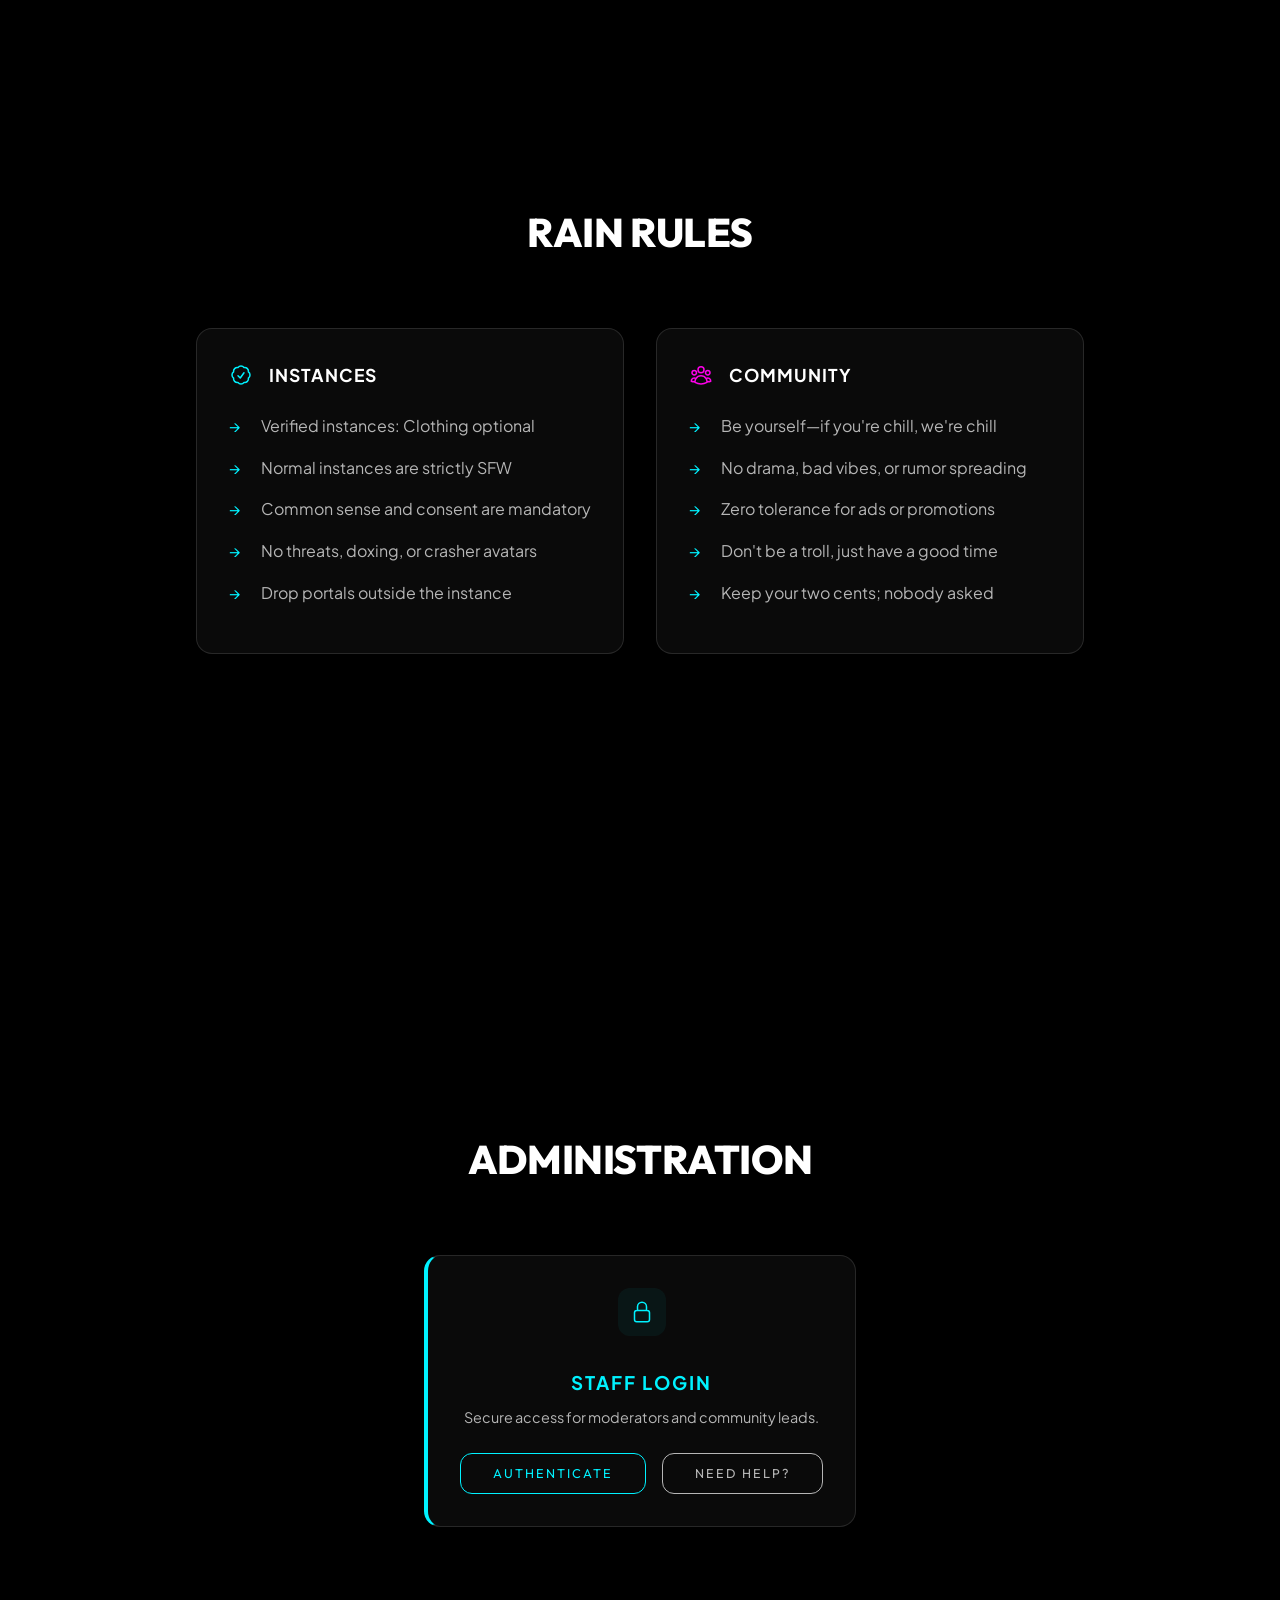
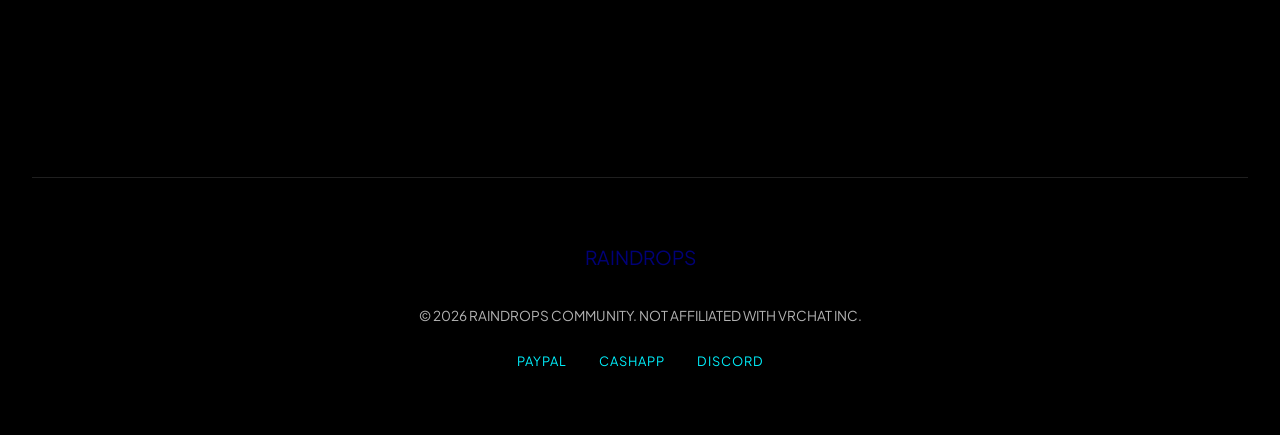
==== commit 4424bbc3: "Complete repository reorganization (src, js, css, php, docs)" ====
--- a/index.html
+++ b/index.html
@@ -7,7 +7,7 @@
     <title>RAINDROPS | The Ultimate VRChat Gaming Community</title>
     <meta name="description"
         content="A game & chill community for all. Join our VRChat club, karaoke nights, and exclusive events. Experience the best gaming community in VR.">
-    <link rel="stylesheet" href="index.css?v=1.5">
+    <link rel="stylesheet" href="src/css/index.css?v=1.5">
     <link rel="icon" href="assets/logo_icon.png" type="image/png">
     <script src="https://player.twitch.tv/js/embed/v1.js"></script>
 </head>
@@ -307,7 +307,7 @@
         </footer>
     </main>
 
-    <script src="index.js?v=1.5"></script>
+    <script src="src/js/index.js?v=1.5"></script>
     <script>
         // Initialize Twitch Player
         var options = {
@@ -324,7 +324,7 @@
         });
 
         // Load live content from backend
-        fetch('get_public_content.php')
+        fetch('src/php/get_public_content.php')
             .then(res => res.json())
             .then(data => {
                 if (data.hero_tag) document.getElementById('hero-tag').innerText = data.hero_tag;
--- a/src/css/index.css
+++ b/src/css/index.css
@@ -0,0 +1,671 @@
+@import url('https://fonts.googleapis.com/css2?family=Outfit:wght@300;400;600;800&family=Plus+Jakarta+Sans:wght@400;700&display=swap');
+
+:root {
+    --primary: #00f2ff;
+    --primary-glow: rgba(0, 242, 255, 0.5);
+    --secondary: #ff00ea;
+    --accent: #7000ff;
+    --bg: #000000;
+    --surface: rgba(255, 255, 255, 0.04);
+    --surface-hover: rgba(255, 255, 255, 0.08);
+    --glass-border: rgba(255, 255, 255, 0.12);
+    --text-main: #ffffff;
+    --text-dim: rgba(255, 255, 255, 0.7);
+    --font-head: 'Outfit', sans-serif;
+    --font-body: 'Plus Jakarta Sans', sans-serif;
+}
+
+/* Scanline Effect */
+body::after {
+    content: " ";
+    position: fixed;
+    top: 0;
+    left: 0;
+    width: 100%;
+    height: 100%;
+    background: linear-gradient(rgba(18, 16, 16, 0) 50%, rgba(0, 0, 0, 0.25) 50%),
+        linear-gradient(90deg, rgba(255, 0, 0, 0.06), rgba(0, 255, 0, 0.02), rgba(0, 0, 255, 0.06));
+    background-size: 100% 4px, 3px 100%;
+    z-index: 1000;
+    pointer-events: none;
+    opacity: 0.1;
+}
+
+html {
+    scroll-behavior: smooth;
+}
+
+* {
+    margin: 0;
+    padding: 0;
+    box-sizing: border-box;
+    -webkit-font-smoothing: antialiased;
+}
+
+body {
+    background-color: var(--bg);
+    color: var(--text-main);
+    font-family: var(--font-body);
+    overflow-x: hidden;
+    line-height: 1.6;
+}
+
+/* Background Canvas */
+#canvas-container {
+    position: fixed;
+    top: 0;
+    left: 0;
+    width: 100%;
+    height: 100%;
+    z-index: -1;
+    pointer-events: none;
+}
+
+#canvas-club {
+    display: block;
+    width: 100%;
+    height: 100%;
+    opacity: 0.8;
+}
+
+/* Glassmorphism Classes */
+.glass {
+    background: var(--surface);
+    backdrop-filter: blur(12px);
+    -webkit-backdrop-filter: blur(12px);
+    border: 1px solid var(--glass-border);
+    border-radius: 16px;
+}
+
+.glass-card {
+    padding: 2rem;
+    transition: all 0.3s cubic-bezier(0.4, 0, 0.2, 1);
+}
+
+.glass-card:hover {
+    background: var(--surface-hover);
+    border-color: rgba(255, 255, 255, 0.2);
+    transform: translateY(-5px);
+    box-shadow: 0 10px 30px rgba(0, 0, 0, 0.5);
+}
+
+/* Navigation */
+nav {
+    position: fixed;
+    top: 0;
+    width: 100%;
+    padding: 1.5rem 2.5%;
+    display: flex;
+    justify-content: space-between;
+    align-items: center;
+    z-index: 100;
+    transition: all 0.4s cubic-bezier(0.16, 1, 0.3, 1);
+}
+
+nav.scrolled {
+    padding: 0.75rem 2.5%;
+    background: rgba(0, 0, 0, 0.85);
+    backdrop-filter: blur(20px);
+    border-bottom: 1px solid var(--glass-border);
+}
+
+.logo {
+    display: block;
+    text-decoration: none;
+    transition: opacity 0.3s ease;
+    z-index: 2;
+}
+
+.logo img {
+    height: 28px;
+    width: auto;
+}
+
+.logo:hover {
+    opacity: 0.8;
+}
+
+.nav-links {
+    display: flex;
+    gap: 2.5rem;
+    list-style: none;
+    position: absolute;
+    left: 50%;
+    transform: translateX(-50%);
+}
+
+.nav-links a {
+    text-decoration: none;
+    color: var(--text-dim);
+    font-size: 0.85rem;
+    font-weight: 600;
+    transition: all 0.3s ease;
+    white-space: nowrap;
+    position: relative;
+    padding: 5px 0;
+}
+
+.nav-links a::after {
+    content: '';
+    position: absolute;
+    bottom: 0;
+    left: 0;
+    width: 0%;
+    height: 1px;
+    background: var(--primary);
+    transition: width 0.3s ease;
+    box-shadow: 0 0 8px var(--primary-glow);
+}
+
+.nav-links a:hover::after {
+    width: 100%;
+}
+
+.nav-links a:hover {
+    color: var(--text-main);
+}
+
+.nav-actions {
+    display: flex;
+    align-items: center;
+    gap: 1.5rem;
+    z-index: 2;
+}
+
+.nav-link-small {
+    text-decoration: none;
+    color: var(--text-dim);
+    font-size: 0.7rem;
+    text-transform: uppercase;
+    letter-spacing: 2px;
+    transition: all 0.3s ease;
+}
+
+.nav-link-small:hover {
+    color: var(--text-main);
+}
+
+.live-player-container {
+    width: 100%;
+    max-width: 1050px;
+    overflow: hidden;
+    aspect-ratio: 16/9;
+    border: 1px solid var(--glass-border);
+    box-shadow: 0 0 50px rgba(0, 242, 255, 0.15);
+    position: relative;
+    margin: 0 auto;
+}
+
+/* Hamburger Menu */
+.hamburger {
+    display: none;
+    flex-direction: column;
+    justify-content: space-between;
+    width: 24px;
+    height: 18px;
+    cursor: pointer;
+    z-index: 101;
+}
+
+.hamburger span {
+    display: block;
+    width: 100%;
+    height: 2px;
+    background: var(--text-main);
+    transition: all 0.3s ease;
+    border-radius: 2px;
+}
+
+.mobile-menu {
+    position: fixed;
+    top: 0;
+    right: -100%;
+    width: 85%;
+    max-width: 350px;
+    height: 100vh;
+    background: rgba(0, 0, 0, 0.95);
+    backdrop-filter: blur(20px);
+    z-index: 1000;
+    display: flex;
+    flex-direction: column;
+    transition: all 0.5s cubic-bezier(0.16, 1, 0.3, 1);
+    border-left: 1px solid var(--glass-border);
+}
+
+.mobile-menu.active {
+    right: 0;
+}
+
+.mobile-menu-header {
+    padding: 2rem;
+    display: flex;
+    justify-content: space-between;
+    align-items: center;
+    border-bottom: 1px solid var(--glass-border);
+}
+
+.menu-close {
+    font-size: 2rem;
+    color: var(--text-dim);
+    cursor: pointer;
+    line-height: 1;
+}
+
+.mobile-nav-links {
+    list-style: none;
+    padding: 2rem;
+}
+
+.mobile-nav-links li {
+    margin-bottom: 2rem;
+}
+
+.mobile-nav-links a {
+    text-decoration: none;
+    color: var(--text-main);
+    font-size: 1.25rem;
+    font-weight: 700;
+    font-family: var(--font-head);
+    letter-spacing: 1px;
+    text-transform: uppercase;
+}
+
+/* Layout */
+.container {
+    max-width: 1400px;
+    margin: 0 auto;
+    padding: 0 2rem;
+}
+
+section {
+    padding: 8rem 0;
+    min-height: 100vh;
+    display: flex;
+    flex-direction: column;
+    justify-content: center;
+    align-items: center;
+}
+
+/* Hero Section */
+#hero {
+    text-align: center;
+    display: flex;
+    flex-direction: column;
+    align-items: center;
+    justify-content: center;
+}
+
+.hero-content {
+    display: flex;
+    flex-direction: column;
+    align-items: center;
+}
+
+.hero-content img {
+    filter: drop-shadow(0 0 20px var(--primary-glow));
+}
+
+.hero-content p {
+    font-size: clamp(1rem, 4vw, 1.25rem);
+    color: var(--text-dim);
+    max-width: 650px;
+    margin: 0 auto 3rem;
+    letter-spacing: 0.01em;
+}
+
+.cta-button {
+    display: inline-block;
+    padding: 1rem 3rem;
+    background: none;
+    border: 1px solid var(--primary);
+    border-radius: 12px;
+    color: var(--primary);
+    text-decoration: none;
+    font-family: var(--font-head);
+    font-size: 0.8rem;
+    letter-spacing: 2px;
+    position: relative;
+    overflow: hidden;
+    transition: all 0.3s ease;
+    cursor: pointer;
+}
+
+.cta-button:hover {
+    background: var(--primary);
+    color: var(--bg);
+    box-shadow: 0 0 30px var(--primary-glow);
+}
+
+.glow-text {
+    text-shadow: 0 0 10px var(--primary-glow), 0 0 20px var(--primary-glow);
+}
+
+/* Stats Section */
+.stats-grid {
+    display: flex;
+    flex-wrap: wrap;
+    justify-content: center;
+    gap: 2rem;
+    margin-top: 4rem;
+    width: 100%;
+}
+
+.stat-item {
+    text-align: center;
+    padding: 2.5rem;
+    flex: 1;
+    min-width: 280px;
+    max-width: 350px;
+}
+
+.stat-value {
+    font-family: var(--font-head);
+    font-size: 2.5rem;
+    color: var(--primary);
+    margin-bottom: 0.5rem;
+}
+
+.stat-label {
+    font-size: 0.8rem;
+    color: var(--text-dim);
+    text-transform: uppercase;
+    letter-spacing: 2px;
+}
+
+/* Events Section */
+.section-title {
+    font-family: var(--font-head);
+    font-size: clamp(1.75rem, 6vw, 2.5rem);
+    font-weight: 800;
+    margin-bottom: 4rem;
+    text-align: center;
+    letter-spacing: -0.01em;
+}
+
+.events-container {
+    display: grid;
+    grid-template-columns: repeat(auto-fit, minmax(300px, 1fr));
+    gap: 2rem;
+}
+
+.events-grid {
+    display: grid;
+    grid-template-columns: repeat(auto-fit, minmax(280px, 1fr));
+    gap: 1.5rem;
+    max-width: 1000px;
+    margin: 0 auto;
+}
+
+.event-card {
+    display: flex;
+    flex-direction: column;
+    gap: 1rem;
+    cursor: default;
+}
+
+.event-card:hover {
+    transform: translateY(-8px) scale(1.02);
+}
+
+.event-tag {
+    color: var(--secondary);
+    font-size: 0.7rem;
+    font-weight: 800;
+    text-transform: uppercase;
+    letter-spacing: 2px;
+}
+
+.event-card h3 {
+    font-family: var(--font-head);
+    font-size: 1.2rem;
+    letter-spacing: 2px;
+}
+
+.event-info {
+    font-size: 0.9rem;
+    color: var(--text-dim);
+}
+
+/* Portal Section */
+.portal-grid {
+    display: flex;
+    flex-wrap: wrap;
+    justify-content: center;
+    gap: 1.5rem;
+    max-width: 1200px;
+    margin: 0 auto;
+}
+
+.portal-grid {
+    display: flex;
+    justify-content: center;
+    flex-wrap: wrap;
+    gap: 1.5rem;
+}
+
+.portal-item {
+    display: flex;
+    align-items: center;
+    gap: 1.5rem;
+    padding: 1.5rem;
+    text-decoration: none;
+    color: inherit;
+    transition: all 0.3s ease;
+    flex: 1;
+    min-width: 250px;
+    max-width: 350px;
+    border: 1px solid var(--glass-border);
+    background: rgba(255, 255, 255, 0.05);
+    border-radius: 12px;
+}
+
+.portal-item:hover {
+    border-color: var(--primary);
+    background: var(--surface-hover);
+    transform: translateY(-5px);
+}
+
+.portal-icon {
+    display: flex;
+    align-items: center;
+    justify-content: center;
+    width: 48px;
+    height: 48px;
+    color: var(--primary);
+    background: rgba(0, 242, 255, 0.1);
+    border-radius: 12px;
+    flex-shrink: 0;
+}
+
+.portal-icon svg {
+    width: 24px;
+    height: 24px;
+}
+
+.portal-text h3 {
+    font-family: var(--font-head);
+    font-size: 1rem;
+    font-weight: 700;
+    margin-bottom: 0.3rem;
+    color: #fff;
+}
+
+.portal-text p {
+    font-size: 0.8rem;
+    color: var(--text-dim);
+}
+
+/* Rules Section */
+.rules-grid {
+    display: grid;
+    grid-template-columns: 1fr 1fr;
+    gap: 2rem;
+}
+
+.rules-list {
+    list-style: none;
+}
+
+.rules-list li {
+    margin-bottom: 1rem;
+    padding-left: 2rem;
+    position: relative;
+    color: var(--text-dim);
+}
+
+.rules-list li::before {
+    content: '→';
+    position: absolute;
+    left: 0;
+    color: var(--primary);
+}
+
+/* Responsive */
+@media (max-width: 1024px), (pointer: coarse) {
+    body {
+        overflow-x: hidden;
+    }
+
+    .nav-links, .nav-actions {
+        display: none !important;
+    }
+
+    .hamburger {
+        display: flex !important;
+    }
+
+    nav {
+        padding: 1rem 5%;
+    }
+
+    nav.scrolled {
+        padding: 0.75rem 5%;
+    }
+
+    .container {
+        padding: 0 1.5rem;
+        max-width: 100% !important;
+        width: 100% !important;
+    }
+
+    .section-title {
+        font-size: 1.75rem;
+        margin-bottom: 3rem;
+    }
+
+    /* Hero */
+    #hero {
+        padding: 6rem 0 4rem;
+        min-height: auto;
+    }
+
+    .hero-content img {
+        max-width: 100% !important;
+        height: auto;
+    }
+
+    .hero-content p {
+        font-size: 1rem;
+        margin-bottom: 2rem;
+    }
+
+    /* Stats */
+    .stats-grid {
+        gap: 1rem;
+        margin-top: 2rem;
+        flex-direction: column;
+        align-items: center;
+    }
+
+    .stat-item {
+        padding: 1.5rem;
+        min-width: 100%;
+        width: 100%;
+    }
+
+    .stat-value {
+        font-size: 2rem;
+    }
+
+    /* Sections */
+    section {
+        padding: 4rem 0;
+        min-height: auto;
+        width: 100% !important;
+    }
+
+    /* Twitch Player */
+    #live {
+        padding-top: 2rem;
+    }
+
+    /* Rules */
+    .rules-grid {
+        grid-template-columns: 1fr;
+        gap: 1.5rem;
+    }
+
+    /* Footer */
+    footer {
+        padding: 3rem 0;
+    }
+
+    footer div {
+        flex-direction: column;
+        gap: 1rem !important;
+    }
+}
+
+/* NUCLEAR OPTION: Viewport-Width Scaling for Masked Iframes */
+html.is-mobile { font-size: 4.5vw !important; }
+body.is-mobile { 
+    overflow-x: hidden !important; 
+    width: 100vw !important; 
+    margin: 0 !important; 
+    position: relative;
+    font-size: 4.5vw !important;
+}
+body.is-mobile .nav-links, body.is-mobile .nav-actions { display: none !important; }
+body.is-mobile .hamburger { display: flex !important; transform: scale(1.5); top: 5vw; right: 5vw; }
+body.is-mobile .container { max-width: 100vw !important; width: 100vw !important; padding: 0 5vw !important; box-sizing: border-box !important; }
+body.is-mobile section { padding: 12vw 0 !important; min-height: auto; width: 100vw !important; box-sizing: border-box !important; }
+body.is-mobile .hero-content img { max-width: 80vw !important; height: auto !important; margin-bottom: 5vw; }
+body.is-mobile .hero-content p { font-size: 5vw !important; line-height: 1.5; padding: 0 5vw; }
+body.is-mobile .section-title { font-size: 10vw !important; margin-bottom: 8vw; text-align: center; }
+body.is-mobile .stats-grid { display: flex !important; flex-direction: column !important; gap: 4vw; width: 100vw !important; padding: 0 5vw; box-sizing: border-box; }
+body.is-mobile .stat-item { padding: 8vw 5vw !important; width: 100% !important; box-sizing: border-box; }
+body.is-mobile .stat-value { font-size: 12vw !important; }
+body.is-mobile .stat-label { font-size: 4vw !important; letter-spacing: 0.5vw; }
+body.is-mobile .live-player-container { max-width: 90vw !important; width: 90vw !important; aspect-ratio: 16/9 !important; height: auto !important; margin: 0 auto !important; }
+body.is-mobile .events-grid { display: flex !important; flex-direction: column !important; gap: 5vw !important; width: 100vw !important; padding: 0 5vw; box-sizing: border-box; }
+body.is-mobile .event-card { padding: 8vw 5vw !important; width: 100% !important; box-sizing: border-box; transform: none !important; }
+body.is-mobile .event-card h3 { font-size: 7vw !important; margin: 3vw 0 !important; }
+body.is-mobile .event-tag { font-size: 3.5vw !important; }
+body.is-mobile .event-card p { font-size: 4vw !important; }
+body.is-mobile .portal-grid { flex-direction: column !important; width: 100vw !important; gap: 4vw !important; padding: 0 5vw; box-sizing: border-box; }
+body.is-mobile .portal-item { width: 100% !important; box-sizing: border-box !important; padding: 6vw !important; min-width: 0 !important; max-width: 100% !important; gap: 5vw !important; }
+body.is-mobile .portal-icon { width: 12vw !important; height: 12vw !important; min-width: 12vw !important; }
+body.is-mobile .portal-item h3 { font-size: 5vw !important; }
+body.is-mobile .portal-item p { font-size: 3.5vw !important; }
+body.is-mobile .cta-button { font-size: 5vw !important; padding: 4vw 8vw !important; width: 80vw !important; margin: 0 auto; display: block; }
+body.is-mobile footer { padding: 15vw 0 !important; }
+body.is-mobile footer div { flex-direction: column !important; text-align: center; gap: 8vw !important; }
+body.is-mobile .footer-links { flex-direction: column !important; gap: 4vw !important; }
+body.is-mobile .footer-logo img { height: 12vw !important; }
+
+/* Animations */
+@keyframes fadeIn {
+    from {
+        opacity: 0;
+        transform: translateY(20px);
+    }
+
+    to {
+        opacity: 1;
+        transform: translateY(0);
+    }
+}
+
+.fade-in {
+    animation: fadeIn 1s ease forwards;
+}
